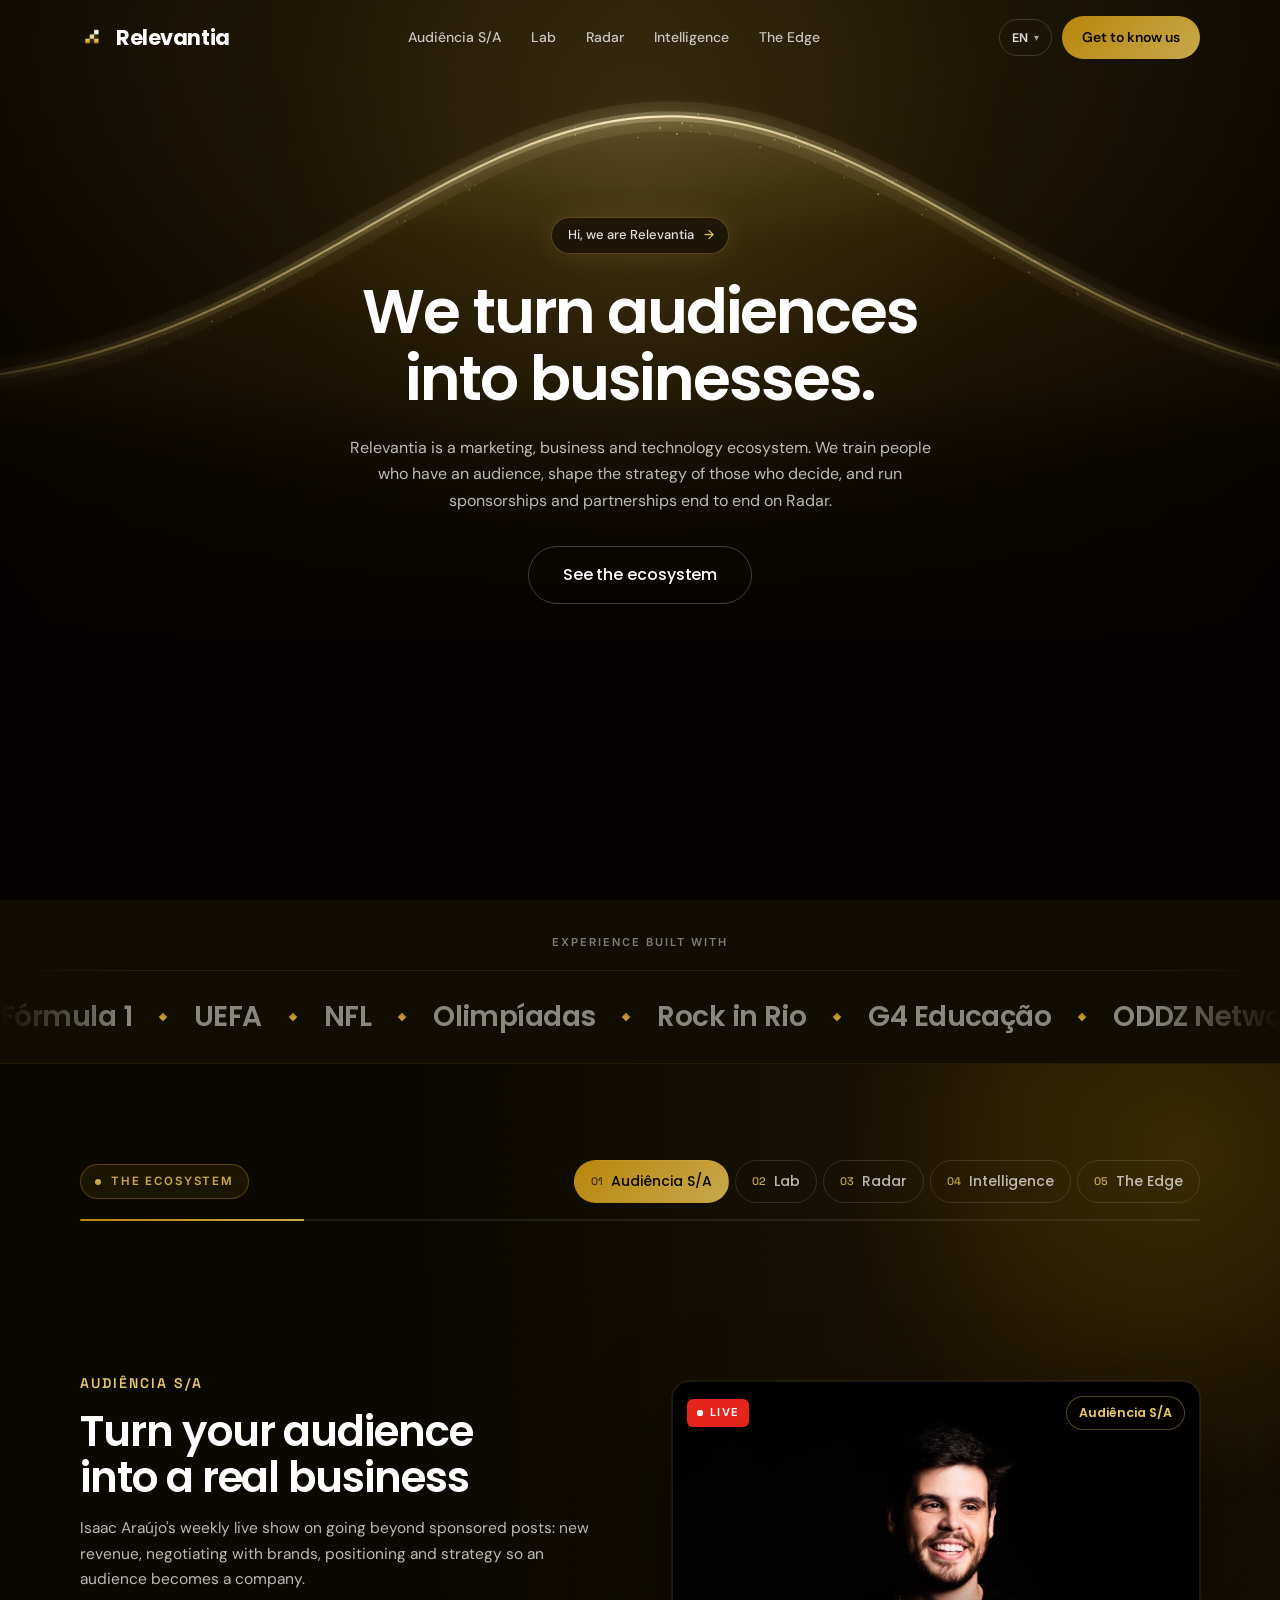
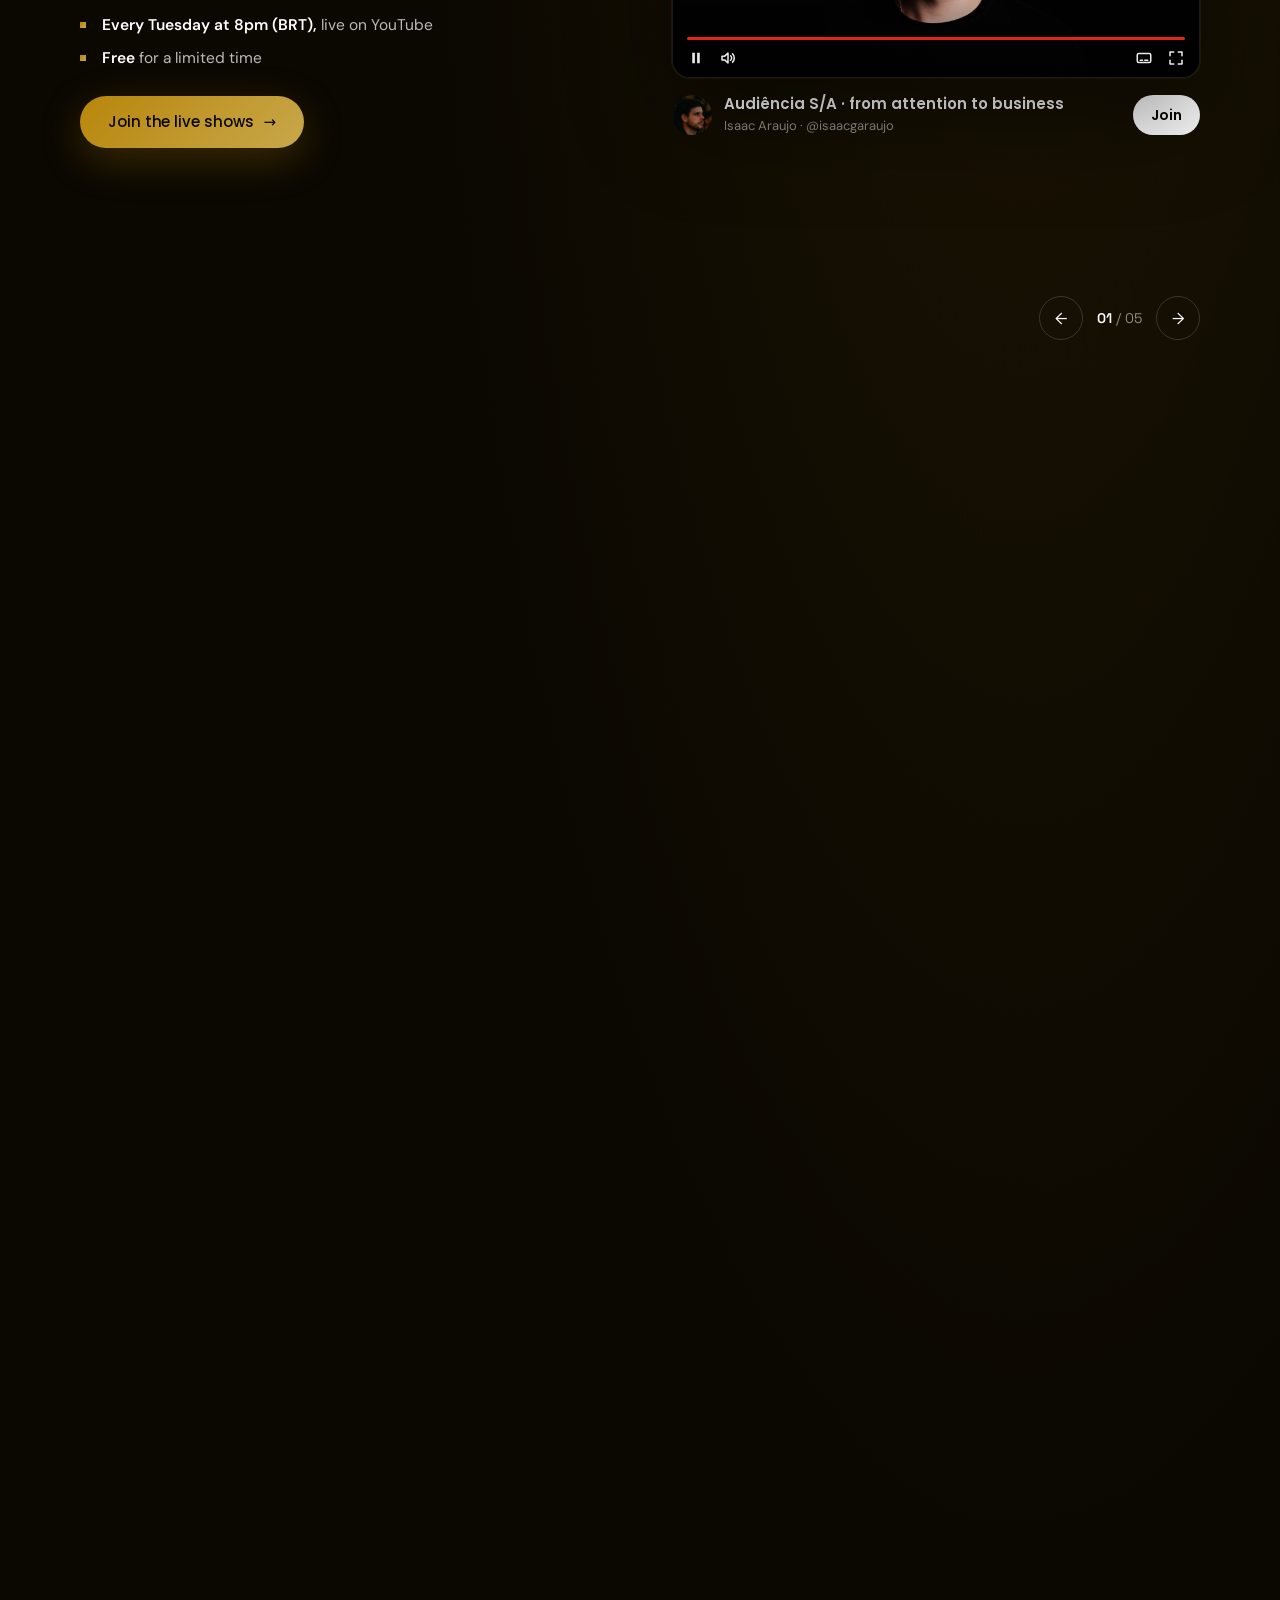
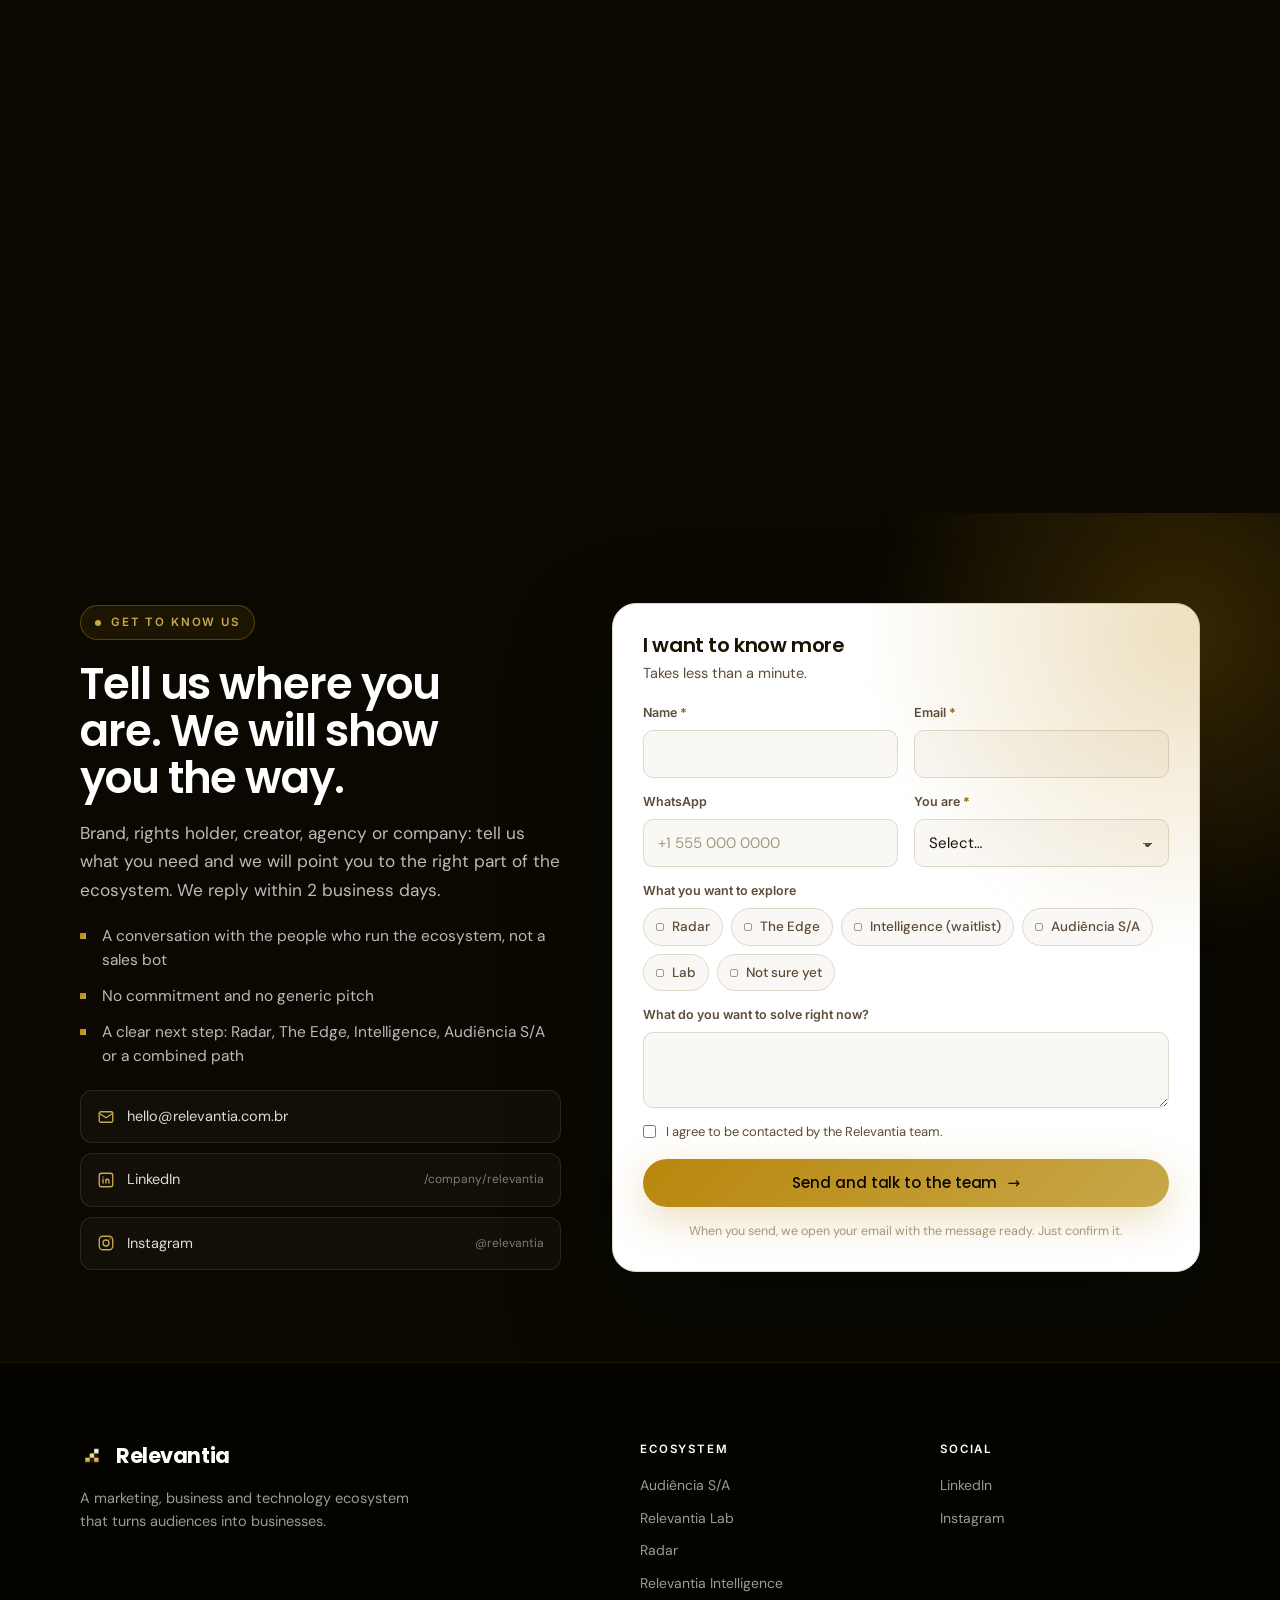
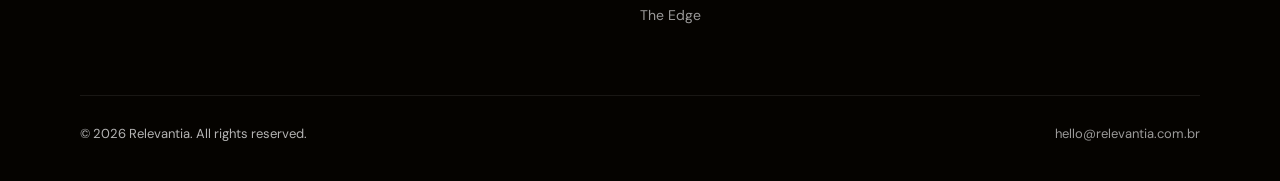
==== index.html @ fa3c2fe7 "Imagem de preview com URL nova e sem parâmetro Troca relevantia-og.jpg?v=1 por relevantia-og-2026.jp" ====
<!doctype html>
<html lang="pt-BR" data-i18n-title="eco.meta.title">
<head>
<meta charset="utf-8">
<meta name="viewport" content="width=device-width,initial-scale=1">
<title>Relevantia | Fazemos audiências virarem negócios</title>
<meta name="description" content="Ecossistema de marketing, negócios e tecnologia. Radar, Relevantia Intelligence, The Edge e Audiência S/A." data-i18n-meta="eco.meta.desc">
<link rel="icon" type="image/png" href="./assets/logos/mark-1.png">
<link rel="apple-touch-icon" href="./assets/logos/mark-1.png">
<link rel="canonical" href="https://relevantia.com.br/">
<!-- Preview de compartilhamento (WhatsApp, LinkedIn, iMessage, X…). Imagem gerada de tools/og/og.html -->
<meta property="og:type" content="website">
<meta property="og:site_name" content="Relevantia">
<meta property="og:locale" content="pt_BR">
<meta property="og:url" content="https://relevantia.com.br/">
<meta property="og:title" content="Relevantia | Fazemos audiências virarem negócios">
<meta property="og:description" content="Ecossistema de marketing, negócios e tecnologia: Audiência S/A, Lab, Radar, Intelligence e The Edge.">
<meta property="og:image" content="https://relevantia.com.br/assets/og/relevantia-og-2026.jpg">
<meta property="og:image:secure_url" content="https://relevantia.com.br/assets/og/relevantia-og-2026.jpg">
<meta property="og:image:type" content="image/jpeg">
<meta property="og:image:width" content="1200">
<meta property="og:image:height" content="630">
<meta property="og:image:alt" content="Relevantia: fazemos audiências virarem negócios.">
<meta name="twitter:card" content="summary_large_image">
<meta name="twitter:title" content="Relevantia | Fazemos audiências virarem negócios">
<meta name="twitter:description" content="Ecossistema de marketing, negócios e tecnologia: Audiência S/A, Lab, Radar, Intelligence e The Edge.">
<meta name="twitter:image" content="https://relevantia.com.br/assets/og/relevantia-og-2026.jpg">
<meta name="theme-color" content="#0A0800">
<link rel="preconnect" href="https://fonts.googleapis.com">
<link rel="preconnect" href="https://fonts.gstatic.com" crossorigin>
<link href="https://fonts.googleapis.com/css2?family=Poppins:wght@500;600;700&family=DM+Sans:opsz,wght@9..40,400;9..40,500;9..40,600&family=Space+Grotesk:wght@500;600&family=Inter:wght@500;600&display=swap" rel="stylesheet">
<link rel="stylesheet" href="./assets/css/relevantia.css?v=v12-3">
</head>
<body>

<header class="topbar">
  <div class="topbar-inner">
    <a href="#topo" class="brand" aria-label="Relevantia">
      <img src="./assets/logos/mark-1.png" alt="" class="brand-mark">
      <span>Relevantia</span>
    </a>
    <nav class="nav-links" aria-label="Principal">
      <a href="#audiencia">Audiência S/A</a>
      <a href="#lab">Lab</a>
      <a href="#radar">Radar</a>
      <a href="#intelligence">Intelligence</a>
      <a href="#the-edge">The Edge</a>
      <div class="nav-mobile-extras">
        <a href="#contato" class="nav-mobile-cta" data-i18n="nav2.cta">Quero conhecer</a>
      </div>
    </nav>
    <div class="topbar-actions">
      <div class="lang-select" data-open="false">
        <button class="lang-select-btn" type="button" aria-haspopup="listbox" aria-expanded="false" aria-label="Idioma / Language">
          <span class="lang-current">PT</span><span class="lang-caret">▾</span>
        </button>
        <ul class="lang-menu" role="listbox">
          <li><button type="button" data-lang="pt"><span>Português</span><span class="lang-code">PT</span></button></li>
          <li><button type="button" data-lang="en"><span>English</span><span class="lang-code">EN</span></button></li>
          <li><button type="button" data-lang="es"><span>Español</span><span class="lang-code">ES</span></button></li>
          <li><button type="button" data-lang="zh"><span>中文</span><span class="lang-code">ZH</span></button></li>
          <li><button type="button" data-lang="ar"><span>العربية</span><span class="lang-code">AR</span></button></li>
        </ul>
      </div>
      <a href="#contato" class="nav-cta" data-i18n="nav2.cta">Quero conhecer</a>
      <button class="menu-trigger" type="button" aria-label="Menu" aria-expanded="false"><span></span></button>
    </div>
  </div>
</header>

<main id="topo">

<!-- ═════════ HERO ═════════ -->
<section class="hero hero--arc">
  <div class="arc" data-prodline aria-hidden="true">
    <div class="arc-glow"></div>
    <canvas></canvas>
  </div>
  <div class="container hero-center">
    <a href="#ecossistema" class="hello reveal"><span data-i18n="eco.hello">Olá, somos a Relevantia</span><span aria-hidden="true">→</span></a>
    <h1 class="lines" aria-label="Fazemos audiências virarem negócios." data-i18n-attr="aria-label" data-i18n="eco.hero.title.aria">
      <span class="line" aria-hidden="true"><span style="--d:0" data-i18n="eco.hero.title.l1">Fazemos audiências</span></span>
      <span class="line" aria-hidden="true"><span style="--d:1" data-i18n="eco.hero.title.l2">virarem negócios.</span></span>
    </h1>
    <p class="lead reveal reveal-delay-1" data-i18n="eco.hero.lead">A Relevantia é um ecossistema de marketing, negócios e tecnologia. Formamos quem tem audiência, estruturamos a estratégia de quem decide e operamos patrocínios e parcerias de ponta a ponta no Radar.</p>
    <div class="hero-cta reveal reveal-delay-2">
      <a href="#ecossistema" class="btn btn-ghost btn-lg" data-i18n="eco.hero.cta2">Ver o ecossistema</a>
    </div>
  </div>
</section>

<!-- ═════════ PROVA SOCIAL ═════════ -->
<section class="proof" aria-label="Experiência">
  <p class="proof-label" data-i18n="eco.proof.label">Experiência construída com</p>
  <div class="marquee">
    <div class="marquee-track" aria-hidden="true">
      <span>Fórmula 1</span><span>UEFA</span><span>NFL</span><span>Olimpíadas</span><span>Rock in Rio</span><span>G4 Educação</span><span>ODDZ Network</span><span>Jaguar Land Rover</span><span>Salesforce</span><span>Microsoft</span><span>HS Sports Travel</span>
      <span>Fórmula 1</span><span>UEFA</span><span>NFL</span><span>Olimpíadas</span><span>Rock in Rio</span><span>G4 Educação</span><span>ODDZ Network</span><span>Jaguar Land Rover</span><span>Salesforce</span><span>Microsoft</span><span>HS Sports Travel</span>
    </div>
  </div>
</section>

<!-- ═════════ ECOSSISTEMA (rolagem horizontal) ═════════ -->
<section class="eco on-dark" id="ecossistema" style="--n:5">
  <div class="eco-pin">
    <div class="glow" style="width:700px;height:700px;right:-260px;top:-260px;background:radial-gradient(circle,rgba(184,134,11,.22),transparent 70%)"></div>
    <div class="container eco-head">
      <span class="t-eyebrow" data-i18n="eco.eco.eyebrow">O ecossistema</span>
      <div class="eco-tabs" role="tablist" aria-label="Produtos">
        <button class="eco-tab is-active" type="button" role="tab" data-go="0"><i>01</i>Audiência S/A</button>
        <button class="eco-tab" type="button" role="tab" data-go="1"><i>02</i>Lab</button>
        <button class="eco-tab" type="button" role="tab" data-go="2"><i>03</i>Radar</button>
        <button class="eco-tab" type="button" role="tab" data-go="3"><i>04</i>Intelligence</button>
        <button class="eco-tab" type="button" role="tab" data-go="4"><i>05</i>The Edge</button>
      </div>
      <div class="eco-bar" aria-hidden="true"><i></i></div>
    </div>

    <div class="eco-track">

      <!-- AUDIÊNCIA S/A -->
      <article class="eco-slide" id="audiencia" aria-label="Audiência S/A">
        <div class="container eco-grid">
          <div>
            <span class="eco-product">Audiência S/A</span>
            <h2 data-i18n="eco.live.title">Transforme sua audiência em um negócio de verdade</h2>
            <p class="lead" data-i18n="eco.live.lead2">A live semanal de Isaac Araújo sobre ir além da publi: novas receitas, negociação com marcas, posicionamento e estratégia para a audiência virar empresa.</p>
            <ul class="checks">
              <li data-i18n="eco.live.b1"><strong>Toda terça, às 20h,</strong> ao vivo no YouTube</li>
              <li data-i18n="eco.live.b2"><strong>Gratuito</strong> por tempo limitado</li>
            </ul>
            <div class="product-cta">
              <a href="https://relevantia-lives.vercel.app/" target="_blank" rel="noopener" class="btn btn-primary"><span data-i18n="eco.live.cta1">Quero participar das lives</span><span class="arrow" aria-hidden="true">→</span></a>
            </div>
          </div>
          <div>
            <figure class="player" aria-label="Prévia da live Audiência S/A, com Isaac Araújo">
            <a class="screen" href="https://relevantia-lives.vercel.app/" target="_blank" rel="noopener" aria-label="Abrir a página do Audiência S/A">
              <img src="./assets/img/isaac-sorriso.jpg" alt="Isaac Araújo" width="933" height="1400" loading="lazy">
              <div class="scr-top">
                <span class="badge-live"><span class="live-dot" aria-hidden="true"></span><span data-i18n="eco.live.on">AO VIVO</span></span>
                <span class="series-tag">Audiência S/A</span>
              </div>
              <span class="play" aria-hidden="true"><svg viewBox="0 0 24 24"><path d="M8 5.5v13l11-6.5z" fill="currentColor"/></svg></span>
              <div class="scr-bottom" aria-hidden="true">
                <div class="scr-bar"><i></i></div>
                <div class="scr-ctrl">
                  <svg viewBox="0 0 24 24" fill="currentColor"><path d="M7 5h3.5v14H7zM13.5 5H17v14h-3.5z"/></svg>
                  <svg viewBox="0 0 24 24" fill="none" stroke="currentColor" stroke-width="2" stroke-linecap="round" stroke-linejoin="round"><path d="M4 9.5h3.5L12 5.5v13l-4.5-4H4z"/><path d="M15.5 9a4 4 0 0 1 0 6M18 6.5a7.5 7.5 0 0 1 0 11"/></svg>
                  <span class="sp"></span>
                  <svg viewBox="0 0 24 24" fill="none" stroke="currentColor" stroke-width="2" stroke-linecap="round" stroke-linejoin="round"><rect x="3" y="6" width="18" height="12" rx="2"/><path d="M7 15h3M13 15h4"/></svg>
                  <svg viewBox="0 0 24 24" fill="none" stroke="currentColor" stroke-width="2" stroke-linecap="round" stroke-linejoin="round"><path d="M4 9V4h5M20 9V4h-5M4 15v5h5M20 15v5h-5"/></svg>
                </div>
              </div>
            </a>
            <figcaption class="vid-meta">
              <img class="avatar" src="./assets/img/isaac-avatar.jpg" alt="" width="40" height="40">
              <div class="vid-txt">
                <b data-i18n="eco.live.vid">Audiência S/A · da atenção ao negócio</b>
                <small>Isaac Araujo · @isaacgaraujo</small>
              </div>
              <a href="https://relevantia-lives.vercel.app/" target="_blank" rel="noopener" class="vid-btn" data-i18n="eco.live.join">Participar</a>
            </figcaption>
          </figure>
          </div>
        </div>
      </article>

      <!-- LAB -->
      <article class="eco-slide" id="lab" aria-label="Relevantia Lab">
        <div class="container eco-grid">
          <div>
            <span class="eco-product">Relevantia Lab</span>
            <h2 data-i18n="eco.lab.title">Você não sai das lives só com anotações</h2>
            <p class="lead" data-i18n="eco.lab.lead">O Relevantia Lab é uma comunidade 100% gratuita com atualizações, direcionamentos e conteúdos para fazer a sua audiência virar negócio.</p>
            <ul class="checks">
              <li data-i18n="eco.lab.b1"><strong>100% gratuito,</strong> do começo ao fim</li>
              <li data-i18n="eco.lab.b2"><strong>Atualizações e direcionamentos</strong> a cada live</li>
              <li data-i18n="eco.lab.b3"><strong>Acesso exclusivo</strong> pelo link liberado nas lives do Audiência S/A</li>
            </ul>
            <div class="product-cta">
              <a href="https://relevantia-lives.vercel.app/" target="_blank" rel="noopener" class="btn btn-primary"><span data-i18n="eco.lab.cta">Quero meu acesso</span><span class="arrow" aria-hidden="true">→</span></a>
            </div>
          </div>
          <div>
            <div class="lab-vis" aria-hidden="true">
              <div class="lab-back b2"></div>
              <div class="lab-back"></div>
              <div class="lab-card">
                <div class="lab-top">
                  <div class="t">
                    <span class="lock"><svg viewBox="0 0 24 24" fill="none" stroke="currentColor" stroke-width="1.8" stroke-linecap="round" stroke-linejoin="round"><rect x="4" y="11" width="16" height="10" rx="2.5"/><path class="shackle" d="M8 11V8a4 4 0 0 1 8 0v3"/></svg></span>
                    <b>Relevantia Lab</b>
                  </div>
                  <span class="access"><i></i><span data-i18n="eco.lab.free">Gratuito</span></span>
                </div>
                <div class="lab-rows">
                  <div class="lab-row"><span class="sq"></span><div><div class="sk"></div><div class="sk"></div></div></div>
                  <div class="lab-row"><span class="sq"></span><div><div class="sk"></div><div class="sk"></div></div></div>
                  <div class="lab-row"><span class="sq"></span><div><div class="sk"></div><div class="sk"></div></div></div>
                </div>
                <div class="lab-note"><svg width="14" height="14" viewBox="0 0 24 24" fill="none" stroke="currentColor" stroke-width="1.8" stroke-linecap="round" stroke-linejoin="round"><path d="M20 6 9 17l-5-5"/></svg><span data-i18n="eco.lab.note">Acesso pelo link das lives</span></div>
              </div>
            </div>
          </div>
        </div>
      </article>

      <!-- RADAR -->
      <article class="eco-slide" id="radar" aria-label="Radar">
        <div class="container eco-grid">
          <div>
            <span class="eco-product">Radar</span>
            <h2 data-i18n="eco.radar.title">O sistema operacional dos patrocínios e parcerias</h2>
            <p class="lead" data-i18n="eco.radar.lead">Para quem investe, para quem capta e para quem gere. O Radar conecta marcas a personalidades, eventos, artistas musicais e mídia, com curadoria, dados e um fluxo único da proposta ao fechamento.</p>
            <div class="product-cta">
              <a href="https://radar-relevantia.com.br/cadastro-marca.html" class="btn btn-primary"><span data-i18n="eco.radar.cta.marca">Sou uma marca</span><span class="arrow" aria-hidden="true">→</span></a>
              <a href="https://radar-relevantia.com.br/cadastro-detentor.html" class="btn btn-ghost" data-i18n="eco.radar.cta.detentor">Sou detentor de direitos</a>
            </div>
            <a href="https://radar-relevantia.com.br/" class="link-arrow eco-more" data-i18n="eco.radar.cta1">Acessar o Radar</a>
          </div>
          <div>
            <div class="hero-radar" aria-hidden="true">
              <svg viewBox="0 0 280 280" xmlns="http://www.w3.org/2000/svg">
                <defs>
                  <radialGradient id="rbase" cx="50%" cy="50%" r="50%">
                    <stop offset="0%" stop-color="#6b5a14"/><stop offset="20%" stop-color="#504510"/>
                    <stop offset="40%" stop-color="#3a340c"/><stop offset="60%" stop-color="#282208"/>
                    <stop offset="80%" stop-color="#181404"/><stop offset="100%" stop-color="#0a0802"/>
                  </radialGradient>
                  <clipPath id="rdc"><circle cx="140" cy="140" r="118"/></clipPath>
                </defs>
                <circle cx="140" cy="140" r="121" fill="#060502"/>
                <circle cx="140" cy="140" r="118" fill="url(#rbase)"/>
                <g clip-path="url(#rdc)">
                  <circle cx="140" cy="140" r="116" fill="none" stroke="#9a8828" stroke-width="0.5" opacity="0.5"/>
                  <circle cx="140" cy="140" r="100" fill="none" stroke="#9a8828" stroke-width="0.45" opacity="0.4"/>
                  <circle cx="140" cy="140" r="80" fill="none" stroke="#9a8828" stroke-width="0.45" opacity="0.5"/>
                  <circle cx="140" cy="140" r="55" fill="none" stroke="#9a8828" stroke-width="0.45" opacity="0.6"/>
                  <circle cx="140" cy="140" r="29" fill="none" stroke="#9a8828" stroke-width="0.45" opacity="0.7"/>
                </g>
                <circle cx="140" cy="140" r="118" fill="none" stroke="#b89824" stroke-width="1.6" opacity="0.6"/>
                <circle cx="140" cy="140" r="80" fill="none" stroke="#b89824" stroke-width="1.1" opacity="0.45"/>
                <line x1="140" y1="22" x2="140" y2="258" stroke="#b89824" stroke-width="0.8" opacity="0.5"/>
                <line x1="22" y1="140" x2="258" y2="140" stroke="#b89824" stroke-width="0.8" opacity="0.5"/>
                <circle cx="140" cy="140" r="3" fill="#1a1608" stroke="#b89824" stroke-width="0.6"/>
                <circle cx="190" cy="72" r="5" fill="#d8c890" opacity="0"><animate attributeName="opacity" values="0;1;1;0.3" keyTimes="0;0.1;0.6;1" dur="5s" begin="0.4s" repeatCount="indefinite"/></circle>
                <circle cx="82" cy="170" r="5" fill="#d8c890" opacity="0"><animate attributeName="opacity" values="0;1;1;0.3" keyTimes="0;0.1;0.6;1" dur="5s" begin="1.8s" repeatCount="indefinite"/></circle>
                <circle cx="222" cy="195" r="5" fill="#d8c890" opacity="0"><animate attributeName="opacity" values="0;1;1;0.3" keyTimes="0;0.1;0.6;1" dur="5s" begin="3.2s" repeatCount="indefinite"/></circle>
              </svg>
              <svg class="radar-sweep-layer" viewBox="0 0 280 280" xmlns="http://www.w3.org/2000/svg">
                <defs>
                  <linearGradient id="rswG" x1="0.5" y1="0" x2="0" y2="0.5"><stop offset="0%" stop-color="#c8a428" stop-opacity="0.28"/><stop offset="100%" stop-color="#c8a428" stop-opacity="0"/></linearGradient>
                  <clipPath id="rdc2"><circle cx="140" cy="140" r="118"/></clipPath>
                </defs>
                <g clip-path="url(#rdc2)">
                  <path d="M140 140 L140 22 A118 118 0 0 1 223.5 53.5 Z" fill="url(#rswG)"/>
                  <line x1="140" y1="140" x2="140" y2="22" stroke="#c8a428" stroke-width="1.8" opacity="0.7"/>
                </g>
              </svg>
              <div class="radar-chips-wrap">
                <span class="radar-chip"><svg viewBox="0 0 24 24" fill="none" stroke="currentColor" stroke-width="2"><circle cx="12" cy="7" r="4"/><path d="M5 21v-2a4 4 0 014-4h6a4 4 0 014 4v2"/></svg><span data-i18n="eco.chip1">Personalidade</span></span>
                <span class="radar-chip"><svg viewBox="0 0 24 24" fill="none" stroke="currentColor" stroke-width="2"><rect x="3" y="4" width="18" height="18" rx="2"/><path d="M16 2v4M8 2v4M3 10h18"/></svg><span data-i18n="eco.chip2">Evento</span></span>
                <span class="radar-chip"><svg viewBox="0 0 24 24" fill="none" stroke="currentColor" stroke-width="2"><path d="M9 18V5l12-2v13"/><circle cx="6" cy="18" r="3"/><circle cx="18" cy="16" r="3"/></svg><span data-i18n="eco.chip3">Artista musical</span></span>
                <span class="radar-chip"><svg viewBox="0 0 24 24" fill="none" stroke="currentColor" stroke-width="2"><rect x="2" y="7" width="20" height="15" rx="2"/><polyline points="17 2 12 7 7 2"/></svg><span data-i18n="eco.chip4">Mídia</span></span>
              </div>
            </div>
          </div>
        </div>
      </article>

      <!-- INTELLIGENCE -->
      <article class="eco-slide" id="intelligence" aria-label="Relevantia Intelligence">
        <div class="container eco-grid">
          <div>
            <div class="title-row">
              <span class="eco-product">Relevantia Intelligence</span>
              <span class="soon" data-i18n="eco.intel.soon">Em breve</span>
            </div>
            <h2 data-i18n="eco.intel.title">Estratégia de negócio, numa conversa</h2>
            <p class="lead" data-i18n="eco.intel.lead">A plataforma de estratégia da Relevantia. Você conversa sobre o seu negócio e recebe direcionamento em Core, Brand, Audience, Business, Partnerships e Beyond, com frameworks e prioridades num só lugar.</p>
            <ul class="checks">
              <li data-i18n="eco.intel.b1"><strong>Onboarding guiado:</strong> brief com agente, unidades de negócio e canais</li>
              <li data-i18n="eco.intel.b2"><strong>Chat do Intelligence:</strong> identifica o assunto e sugere o próximo passo</li>
              <li data-i18n="eco.intel.b3"><strong>Biblioteca de frameworks</strong> para cada dimensão</li>
            </ul>
            <div class="product-cta">
              <a href="#contato" class="btn btn-primary" data-interest="intelligence"><span data-i18n="eco.intel.cta">Entrar na lista de espera</span><span class="arrow" aria-hidden="true">→</span></a>
            </div>
          </div>
          <div>
            <div class="ichat-wrap" aria-hidden="true">
              <div class="ichat-back"></div>
              <div class="ichat">
                <div class="ichat-top">
                  <span class="ichat-ico"><svg viewBox="0 0 24 24" fill="none" stroke="currentColor" stroke-width="1.6" stroke-linejoin="round"><path d="M12 3l1.8 5.4L19 10l-5.2 1.6L12 17l-1.8-5.4L5 10l5.2-1.6z"/></svg></span>
                  <div><small>Relevantia Intelligence</small><b data-i18n="eco.ichat.hi">Olá, seja bem-vindo</b></div>
                </div>
                <div class="ichat-input">
                  <span class="ichat-ph" data-i18n="eco.ichat.ph" hidden>Como posso ajudar no seu negócio hoje?</span>
                  <p class="ichat-line"><span class="ichat-typed" data-typed></span><span class="ichat-caret"></span></p>
                  <div class="ichat-foot"><span><svg viewBox="0 0 24 24" fill="currentColor"><path d="M12 3l1.8 5.4L19 10l-5.2 1.6L12 17l-1.8-5.4L5 10l5.2-1.6z"/></svg>Intelligence</span><span class="ichat-send"><svg viewBox="0 0 24 24" fill="none" stroke="currentColor" stroke-width="2.2" stroke-linecap="round" stroke-linejoin="round"><path d="M12 19V5M6 11l6-6 6 6"/></svg></span></div>
                </div>
                <div class="ichat-sug">
                  <span><svg viewBox="0 0 24 24" fill="none" stroke="currentColor" stroke-width="1.8"><circle cx="12" cy="12" r="8"/><circle cx="12" cy="12" r="3.5"/></svg><span data-i18n="eco.ichat.s1">Onde devo focar nos próximos 90 dias?</span></span>
                  <span><svg viewBox="0 0 24 24" fill="none" stroke="currentColor" stroke-width="1.8" stroke-linejoin="round"><rect x="3" y="7" width="18" height="13" rx="2"/><path d="M8 7V5h8v2M3 12h18"/></svg><span data-i18n="eco.ichat.s2">Como diversificar as receitas?</span></span>
                  <span><svg viewBox="0 0 24 24" fill="none" stroke="currentColor" stroke-width="1.8" stroke-linecap="round"><circle cx="9" cy="9" r="3"/><circle cx="16" cy="9" r="3"/><path d="M3 19c.8-3 3.2-4.5 6-4.5s5.2 1.5 6 4.5M14 14.6c.6-.1 1.3-.1 2-.1 2.8 0 5.2 1.5 6 4.5"/></svg><span data-i18n="eco.ichat.s3">Como engajar a audiência?</span></span>
                </div>
              </div>
            </div>
          </div>
        </div>
      </article>

      <!-- THE EDGE -->
      <article class="eco-slide" id="the-edge" aria-label="The Edge">
        <div class="container eco-grid">
          <div>
            <div class="title-row">
              <span class="eco-product">The Edge</span>
              <span class="soon soon--dark">New Business as a Service</span>
            </div>
            <h2 data-i18n="eco.edge.title">A direção estratégica de novos negócios da sua empresa</h2>
            <p class="lead" data-i18n="eco.edge.lead">Novos negócios são prioridade de todo mundo e responsabilidade de ninguém. O The Edge coloca a Relevantia nessa cadeira, de forma contínua e com acesso direto a quem decide. Não somos agência, nem apenas consultoria: atuamos onde há valor real a ser destravado.</p>
            <div class="edge-dims">
              <small data-i18n="eco.edge.dims">Raio X The Edge</small>
              <div><span>Core</span><span>Brand</span><span>Audience</span><span>Business</span><span>Partnerships</span><span>Beyond</span></div>
            </div>
            <div class="product-cta">
              <a href="#contato" class="btn btn-primary" data-interest="edge"><span data-i18n="eco.edge.cta">Quero conversar sobre o The Edge</span><span class="arrow" aria-hidden="true">→</span></a>
            </div>
          </div>
          <div>
            <div class="edge-plan">
              <div class="edge-step">
                <small data-i18n="eco.edge.p1.when">No início</small>
                <b data-i18n="eco.edge.p1.title">Imersão The Edge</b>
                <p data-i18n="eco.edge.p1.desc">Dois dias (+14h) com a liderança: diagnóstico do negócio nas seis dimensões e tese de crescimento com as frentes priorizadas.</p>
              </div>
              <div class="edge-step">
                <small data-i18n="eco.edge.p2.when">Todo mês</small>
                <b data-i18n="eco.edge.p2.title">Em campo com o seu time</b>
                <p data-i18n="eco.edge.p2.desc">Atuamos como New Business as a Service: a gente não entrega relatório e vai embora, a gente opera os novos negócios junto com você.</p>
                <ul>
                  <li data-i18n="eco.edge.p2.b1">Reunião de alinhamento estratégico</li>
                  <li data-i18n="eco.edge.p2.b2">Mapa de oportunidades atualizado</li>
                  <li data-i18n="eco.edge.p2.b3">Introduções qualificadas à rede da Relevantia</li>
                  <li data-i18n="eco.edge.p2.b4">Canal direto para decisões e acesso ao Radar</li>
                </ul>
              </div>
              <div class="edge-step">
                <small data-i18n="eco.edge.p3.when">A cada trimestre</small>
                <b data-i18n="eco.edge.p3.title">Revisão estratégica</b>
                <p data-i18n="eco.edge.p3.desc">O que avançou, o que muda de prioridade e o novo plano de novos negócios.</p>
              </div>
            </div>
          </div>
        </div>
      </article>

    </div>

    <div class="container eco-nav">
      <button class="eco-arrow" type="button" data-step="-1" aria-label="Anterior">←</button>
      <span class="eco-count"><b>01</b> / 05</span>
      <button class="eco-arrow" type="button" data-step="1" aria-label="Próximo">→</button>
    </div>
  </div>
</section>

<section class="section section--dark" id="contato">
  <div class="glow" style="width:640px;height:640px;right:-220px;top:-200px;background:radial-gradient(circle,rgba(184,134,11,.26),transparent 70%)"></div>
  <div class="container">
    <div class="lead-wrap">
      <div class="lead-aside">
        <span class="t-eyebrow reveal" data-i18n="lead.eyebrow">Quero conhecer</span>
        <h2 class="reveal" style="margin-top:20px" data-i18n="lead.title">Conte onde você está. A gente mostra o caminho.</h2>
        <p class="lead reveal reveal-delay-1" style="margin-top:18px" data-i18n="lead.lead">Marca, detentor, criador, agência ou empresa: diga o que você busca e indicamos a frente certa do ecossistema. Respondemos em até 48h úteis.</p>
        <ul class="checks reveal reveal-delay-1">
          <li data-i18n="lead.b1">Conversa com quem opera o ecossistema, não com um robô de vendas</li>
          <li data-i18n="lead.b2">Sem compromisso e sem apresentação genérica</li>
          <li data-i18n="lead.b3">Saída clara: Radar, The Edge, Intelligence, Audiência S/A ou um caminho combinado</li>
        </ul>
        <div class="lead-contacts reveal reveal-delay-2">
          <a href="mailto:hello@relevantia.com.br"><svg viewBox="0 0 24 24" fill="none" stroke="currentColor" stroke-width="1.8" stroke-linecap="round" stroke-linejoin="round"><rect x="3" y="5" width="18" height="14" rx="2"/><path d="M3 7l9 6 9-6"/></svg><span data-contact-email>hello@relevantia.com.br</span></a>
          <a href="#" data-contact-whatsapp target="_blank" rel="noopener" hidden><svg viewBox="0 0 24 24" fill="none" stroke="currentColor" stroke-width="1.8" stroke-linecap="round" stroke-linejoin="round"><path d="M21 12a9 9 0 0 1-13.5 7.8L3 21l1.3-4.4A9 9 0 1 1 21 12z"/></svg><span>WhatsApp</span></a>
          <a href="https://www.linkedin.com/company/relevantia" target="_blank" rel="noopener"><svg viewBox="0 0 24 24" fill="none" stroke="currentColor" stroke-width="1.8" stroke-linecap="round" stroke-linejoin="round"><rect x="3" y="3" width="18" height="18" rx="3"/><path d="M8 11v5M8 8v.01M12 16v-5M16 16v-3a2 2 0 0 0-4 0"/></svg><span>LinkedIn</span><small>/company/relevantia</small></a>
          <a href="https://www.instagram.com/relevantia" target="_blank" rel="noopener"><svg viewBox="0 0 24 24" fill="none" stroke="currentColor" stroke-width="1.8" stroke-linecap="round" stroke-linejoin="round"><rect x="3" y="3" width="18" height="18" rx="5"/><circle cx="12" cy="12" r="4"/><path d="M17.5 6.5v.01"/></svg><span>Instagram</span><small>@relevantia</small></a>
        </div>
      </div>

      <div class="form-card reveal reveal-delay-1">
        <form class="form-body" data-lead-form novalidate>
          <h3 data-i18n="lead.form.title">Quero conhecer mais</h3>
          <p class="muted" style="margin-top:6px;font-size:14.5px" data-i18n="lead.form.sub">Leva menos de um minuto.</p>
          <div class="form">
            <div class="form-row">
              <div class="form-group">
                <label class="form-label" for="f-nome"><span data-i18n="lead.f.nome">Nome</span> <span class="req">*</span></label>
                <input class="form-input" id="f-nome" name="nome" autocomplete="name" required>
              </div>
              <div class="form-group">
                <label class="form-label" for="f-email"><span data-i18n="lead.f.email">E-mail</span> <span class="req">*</span></label>
                <input class="form-input" id="f-email" name="email" type="email" autocomplete="email" required>
              </div>
            </div>
            <div class="form-row">
              <div class="form-group">
                <label class="form-label" for="f-whats">WhatsApp</label>
                <input class="form-input" id="f-whats" name="whatsapp" type="tel" autocomplete="tel" placeholder="(11) 90000-0000" data-i18n-placeholder="lead.f.whats.ph">
              </div>
              <div class="form-group">
                <label class="form-label" for="f-perfil"><span data-i18n="lead.f.perfil">Você é</span> <span class="req">*</span></label>
                <select class="form-select" id="f-perfil" name="perfil" required>
                  <option value="" data-i18n="lead.f.perfil.ph">Selecione…</option>
                  <option value="marca" data-i18n="lead.f.perfil.marca">Marca ou anunciante (quem investe)</option>
                  <option value="detentor" data-i18n="lead.f.perfil.detentor">Atleta, evento, criador ou propriedade (quem capta)</option>
                  <option value="agencia" data-i18n="lead.f.perfil.agencia">Agência, assessoria ou time comercial (quem gere)</option>
                  <option value="executivo" data-i18n="lead.f.perfil.exec">Fundador ou executivo</option>
                  <option value="outro" data-i18n="lead.f.perfil.outro">Outro</option>
                </select>
              </div>
            </div>
            <div class="form-group">
              <span class="form-label" data-i18n="lead.f.interesse">O que você quer conhecer</span>
              <div class="opt-grid">
                <label class="opt"><input type="checkbox" name="interesse" value="radar"><span>Radar</span></label>
                <label class="opt"><input type="checkbox" name="interesse" value="edge"><span>The Edge</span></label>
                <label class="opt"><input type="checkbox" name="interesse" value="intelligence"><span data-i18n="lead.f.intel">Intelligence (lista de espera)</span></label>
                <label class="opt"><input type="checkbox" name="interesse" value="audiencia"><span>Audiência S/A</span></label>
                <label class="opt"><input type="checkbox" name="interesse" value="lab"><span>Lab</span></label>
                <label class="opt"><input type="checkbox" name="interesse" value="nao-sei"><span data-i18n="lead.f.naosei">Ainda não sei</span></label>
              </div>
            </div>
            <div class="form-group">
              <label class="form-label" for="f-msg" data-i18n="lead.f.msg">O que você quer resolver agora?</label>
              <textarea class="form-textarea" id="f-msg" name="mensagem" rows="2"></textarea>
            </div>
            <label class="form-consent"><input type="checkbox" name="consent" required><span data-i18n="lead.f.consent">Concordo em ser contatado pelo time Relevantia.</span></label>
            <button type="submit" class="btn btn-primary btn-block form-submit"><span data-i18n="lead.f.submit">Enviar e falar com o time</span><span class="arrow" aria-hidden="true">→</span></button>
            <p class="form-note" data-channel-email data-i18n="lead.f.note.email">Ao enviar, abrimos seu e-mail com a mensagem pronta. É só confirmar o envio.</p>
            <p class="form-note" data-channel-whatsapp hidden data-i18n="lead.f.note.whats">Ao enviar, abrimos o WhatsApp com a mensagem pronta. É só confirmar o envio.</p>
          </div>
        </form>
        <div class="form-success" data-form-success hidden>
          <div class="form-success-ico">✓</div>
          <h3 data-i18n="lead.ok.title">Mensagem pronta</h3>
          <p data-i18n="lead.ok.body">Confirme o envio na janela que abrimos. Respondemos em até 48h úteis.</p>
          <div class="row">
            <a href="#" class="btn btn-primary btn-sm" data-open-again data-i18n="lead.ok.again">Abrir de novo</a>
            <button type="button" class="btn btn-outline btn-sm" data-copy-message data-i18n="lead.ok.copy">Copiar mensagem</button>
          </div>
        </div>
      </div>
    </div>
  </div>
</section>

</main>

<footer class="footer">
  <div class="container">
    <div class="footer-grid">
      <div>
        <a href="#topo" class="brand"><img src="./assets/logos/mark-1.png" alt="" class="brand-mark"><span>Relevantia</span></a>
        <p class="footer-tagline" data-i18n="foot2.tagline">Ecossistema de marketing, negócios e tecnologia que faz audiências virarem negócios.</p>
      </div>
      <div>
        <h4 data-i18n="nav2.eco">Ecossistema</h4>
        <a href="#audiencia">Audiência S/A</a>
        <a href="#lab">Relevantia Lab</a>
        <a href="https://radar-relevantia.com.br/">Radar</a>
        <a href="#intelligence">Relevantia Intelligence</a>
        <a href="#the-edge">The Edge</a>
      </div>
      <div>
        <h4>Social</h4>
        <a href="https://www.linkedin.com/company/relevantia" target="_blank" rel="noopener">LinkedIn</a>
        <a href="https://www.instagram.com/relevantia" target="_blank" rel="noopener">Instagram</a>
      </div>
    </div>
    <div class="footer-bottom">
      <span>© <span id="yr">2026</span> Relevantia. <span data-i18n="foot2.rights">Todos os direitos reservados.</span></span>
      <a href="mailto:hello@relevantia.com.br" data-contact-email>hello@relevantia.com.br</a>
    </div>
  </div>
</footer>

<script src="./assets/js/i18n-v5.js?v=v12-3"></script>
<script src="./assets/js/main.js?v=v12-3"></script>
<script src="./assets/js/eco.js?v=v12-3"></script>
<script src="./assets/js/prodline.js?v=v12-3"></script>
</body>
</html>
---- assets/css/relevantia.css ----
/* ═══════════════════════════════════════════════
   RELEVANTIA — site institucional
   Design System v3.2 (mesmos tokens do Intelligence e do CRM)
   + UX da landing do Audiência S/A.
   Regras: sem itálico; título num peso e numa cor só;
   ouro de preenchimento sempre em gradiente.
   ═══════════════════════════════════════════════ */

:root {
  /* ── Gold ── */
  --gold:        #B8860B;
  --gold-light:  #C8A84B;
  --gold-bright: #E8C96A;
  --gold-pale:   #F5E6C8;
  --gold-dark:   #8B6508;
  --gold-muted:  rgba(184,134,11,0.12);
  --gold-ghost:  rgba(184,134,11,0.05);
  --gold-border: rgba(184,134,11,0.22);

  --gold-gradient:        linear-gradient(135deg, #B8860B, #C8A84B);
  --gold-gradient-h:      linear-gradient(90deg,  #B8860B, #C8A84B);
  --gold-gradient-soft:   linear-gradient(135deg, #8B6508, #B8860B);
  --gold-gradient-subtle: linear-gradient(135deg, rgba(184,134,11,0.10), rgba(200,168,75,0.04));

  /* ── Base ── */
  --black:       #1A1200;
  --ink:         #0A0800;   /* fundo escuro das seções (landing Audiência S/A) */
  --ink-2:       #120D02;
  --white:       #FFFFFF;
  --white-warm:  #FFFDF7;
  --gray-body:   #FAF8F5;
  --gray-1:      #F5F0E8;
  --gray-2:      #E0D8CC;
  --gray-3:      #A89880;
  --gray-4:      #5C4C38;
  --brown-warm:  #7A5C1E;

  /* ── Semânticas ── */
  --green:       #16A34A;
  --red:         #DC2626;
  --red-bg:      rgba(220,38,38,0.06);
  --live:        #FF5E4D;

  /* ── As 6 dimensões do Raio X (só acentos, nunca texto) ── */
  --dim-core:         #B8860B;
  --dim-brand:        #D97706;
  --dim-audience:     #16A34A;
  --dim-business:     #2563EB;
  --dim-partnerships: #7A5C1E;
  --dim-beyond:       #0F766E;

  /* ── Tipografia ── */
  --font-heading: 'Poppins', system-ui, sans-serif;
  --font-display: 'Space Grotesk', system-ui, sans-serif;
  --font-body:    'DM Sans', system-ui, sans-serif;
  --font-ui:      'Inter', system-ui, sans-serif;

  /* ── Sombras (warm tint) ── */
  --shadow-sm:    0 1px 3px rgba(30,22,0,0.08);
  --shadow-md:    0 4px 16px rgba(30,22,0,0.08), 0 1px 3px rgba(30,22,0,0.04);
  --shadow-lg:    0 20px 60px rgba(30,22,0,0.14);
  --shadow-gold:  0 12px 40px rgba(184,134,11,0.28);
  --shadow-focus: 0 0 0 3px rgba(184,134,11,0.18);

  /* ── Raios ── */
  --radius-pill: 100px;
  --radius-xl:   24px;
  --radius-lg:   16px;
  --radius-md:   12px;
  --radius-base: 10px;
  --radius-sm:   8px;
  --radius-xs:   6px;

  /* ── Movimento ── */
  --ease:      cubic-bezier(.22,1,.36,1);
  --t-fast:    0.15s ease;
  --t-med:     0.25s ease;
  --t-slow:    0.4s cubic-bezier(0.65,0,0.35,1);

  /* ── Layout ── */
  --max-w-content: 1200px;
  --max-w-narrow:  840px;
  --gutter:        clamp(16px, 4vw, 40px);
  --nav-h:         76px;
  --section-pad:   clamp(56px, 7vw, 100px);
}

/* ═════════ RESET ═════════ */
*, *::before, *::after { box-sizing: border-box; margin: 0; padding: 0; }
html { scroll-behavior: smooth; -webkit-text-size-adjust: 100%; scroll-padding-top: 88px; }
body {
  font-family: var(--font-body);
  color: var(--black);
  background: var(--gray-body);
  font-size: 16px;
  line-height: 1.6;
  -webkit-font-smoothing: antialiased;
  text-rendering: optimizeLegibility;
  overflow-x: clip;
}
html { overflow-x: hidden; overflow-x: clip; }
img, svg { display: block; max-width: 100%; height: auto; }
a { color: inherit; text-decoration: none; }
button { font: inherit; cursor: pointer; border: 0; background: none; color: inherit; }
input, textarea, select { font: inherit; color: inherit; }
::selection { background: var(--gold-muted); color: var(--black); }
:focus-visible { outline: 2px solid var(--gold-light); outline-offset: 3px; border-radius: 6px; }
[hidden] { display: none !important; }

/* O site não usa itálico: <em>/<i> herdam fonte, peso e cor do texto em volta. */
em, i { font-style: normal; font-family: inherit; font-weight: inherit; color: inherit; }

/* ═════════ TIPOGRAFIA ═════════ */
h1, .h1, h2, .h2, h3, .h3, h4, .h4 {
  font-family: var(--font-heading);
  font-weight: 600;
  letter-spacing: -0.02em;
  line-height: 1.1;
  color: inherit;
  text-wrap: balance;
}
h1, .h1 { font-size: clamp(38px, 5.4vw, 72px); letter-spacing: -0.03em; line-height: 1.04; }
h2, .h2 { font-size: clamp(30px, 4.2vw, 52px); letter-spacing: -0.025em; line-height: 1.08; }
h3, .h3 { font-size: clamp(20px, 2vw, 26px); }
h4, .h4 { font-size: clamp(17px, 1.4vw, 20px); }

/* Eyebrow em pílula com ponto pulsando */
.t-eyebrow {
  display: inline-flex; align-items: center; gap: 10px;
  padding: 7px 14px;
  border-radius: var(--radius-pill);
  font-family: var(--font-ui);
  font-size: 11.5px; font-weight: 600;
  letter-spacing: 0.16em; text-transform: uppercase;
  color: var(--gold-dark);
  background: var(--gold-ghost);
  border: 1px solid var(--gold-border);
}
.t-eyebrow::before {
  content: ''; width: 6px; height: 6px; border-radius: 50%;
  background: var(--gold);
  animation: ping 2.2s var(--ease) infinite;
}
@keyframes ping {
  0%        { box-shadow: 0 0 0 0 rgba(200,168,75,0.55); }
  80%, 100% { box-shadow: 0 0 0 8px rgba(200,168,75,0); }
}
.lead {
  font-size: clamp(16px, 1.35vw, 19px);
  color: var(--gray-4);
  line-height: 1.65;
  max-width: 60ch;
}
.muted { color: var(--gray-4); }
.kicker {
  font-family: var(--font-display);
  font-size: 13px; font-weight: 500;
  letter-spacing: 0.04em;
  color: var(--gold-dark);
}
.gold-text {
  background: var(--gold-gradient);
  -webkit-background-clip: text; background-clip: text;
  color: transparent;
}
.nw { white-space: nowrap; }

/* ═════════ SUPERFÍCIES ESCURAS ═════════ */
.hero, .section--dark, .footer, .on-dark { color: var(--white); }
.hero .t-eyebrow, .section--dark .t-eyebrow, .on-dark .t-eyebrow {
  color: var(--gold-light);
  background: rgba(184,134,11,0.10);
  border-color: rgba(184,134,11,0.40);
}
.hero .t-eyebrow::before, .section--dark .t-eyebrow::before, .on-dark .t-eyebrow::before { background: var(--gold-light); }
.hero .lead, .section--dark .lead, .on-dark .lead { color: rgba(255,255,255,0.72); }
.hero .muted, .section--dark .muted, .on-dark .muted { color: rgba(255,255,255,0.6); }
.section--dark .kicker, .on-dark .kicker { color: var(--gold-light); }

/* ═════════ LAYOUT ═════════ */
.container {
  width: 100%;
  max-width: var(--max-w-content);
  margin: 0 auto;
  padding: 0 var(--gutter);
}
.container--narrow { max-width: var(--max-w-narrow); }
.section { padding: var(--section-pad) 0; position: relative; overflow: hidden; overflow: clip; }
.section--dark { background: var(--ink); }
.section--cream { background: linear-gradient(180deg, var(--white-warm) 0%, var(--gray-1) 100%); }
.section--white { background: var(--white); }

.sec-head { max-width: 760px; }
.sec-head.center { margin: 0 auto; text-align: center; }
.sec-head h2 { margin-top: 20px; }
.sec-head .lead { margin-top: 18px; }
.sec-head.center .lead { margin-left: auto; margin-right: auto; }

.grid { display: grid; gap: 24px; }
.grid-2 { grid-template-columns: repeat(auto-fit, minmax(min(100%, 320px), 1fr)); }
.grid-3 { grid-template-columns: repeat(auto-fit, minmax(min(100%, 280px), 1fr)); }
.grid-4 { grid-template-columns: repeat(auto-fit, minmax(min(100%, 220px), 1fr)); }
.stack { display: flex; flex-direction: column; gap: 16px; }
.row { display: flex; gap: 16px; flex-wrap: wrap; align-items: center; }

/* Fundos decorativos */
.grid-bg {
  position: absolute; inset: 0; pointer-events: none;
  background-image:
    linear-gradient(rgba(184,134,11,0.06) 1px, transparent 1px),
    linear-gradient(90deg, rgba(184,134,11,0.06) 1px, transparent 1px);
  background-size: 56px 56px;
  -webkit-mask-image: radial-gradient(ellipse 80% 70% at 50% 40%, #000 30%, transparent 80%);
          mask-image: radial-gradient(ellipse 80% 70% at 50% 40%, #000 30%, transparent 80%);
}
.glow { position: absolute; border-radius: 50%; pointer-events: none; filter: blur(10px); }

/* ═════════ PROGRESSO + NAV ═════════ */
.progress {
  position: fixed; top: 0; left: 0; height: 2px; width: 100%;
  transform-origin: 0 50%; transform: scaleX(0);
  background: var(--gold-gradient-h);
  z-index: 160;
}
.topbar {
  position: fixed; inset: 0 0 auto 0; z-index: 150;
  height: var(--nav-h);
  display: flex; align-items: center;
  border-bottom: 1px solid transparent;
  transition: background .4s, border-color .4s, backdrop-filter .4s;
}
.topbar.scrolled {
  background: rgba(10,8,0,0.78);
  backdrop-filter: saturate(140%) blur(14px);
  -webkit-backdrop-filter: saturate(140%) blur(14px);
  border-bottom-color: rgba(184,134,11,0.14);
}
/* Menu aberto: fundo sólido e sem backdrop-filter, que viraria o bloco de
   contenção do drawer (position: fixed) e o prenderia dentro da barra. */
.topbar.menu-open, .topbar.scrolled.menu-open {
  background: var(--ink);
  backdrop-filter: none; -webkit-backdrop-filter: none;
  border-bottom-color: rgba(184,134,11,0.14);
}
.topbar-inner {
  width: 100%; max-width: var(--max-w-content);
  margin: 0 auto; padding: 0 var(--gutter);
  display: flex; align-items: center; justify-content: space-between; gap: 24px;
}
.topbar-actions { display: flex; align-items: center; gap: 10px; flex-shrink: 0; }
.brand {
  display: inline-flex; align-items: center; gap: 10px;
  color: var(--white);
  font-family: var(--font-heading);
  font-weight: 700; font-size: 21px;
  letter-spacing: -0.02em; line-height: 1;
}
.brand-mark { width: 26px; height: 26px; flex-shrink: 0; object-fit: contain; }

.nav-links { display: flex; gap: 2px; align-items: center; }
.nav-links > a, .nav-group-btn {
  position: relative;
  display: inline-flex; align-items: center; gap: 6px;
  color: rgba(255,255,255,0.75);
  font-size: 14px; font-weight: 500;
  padding: 8px 14px;
  border-radius: var(--radius-pill);
  transition: color var(--t-med), background var(--t-med);
}
.nav-links > a:hover, .nav-links > a.active,
.nav-group-btn:hover, .nav-group[data-open="true"] .nav-group-btn, .nav-group.is-active .nav-group-btn {
  color: var(--white); background: rgba(255,255,255,0.07);
}
.nav-caret { font-size: 10px; opacity: 0.7; transition: transform var(--t-med); }
.nav-group { position: relative; }
.nav-group[data-open="true"] .nav-caret { transform: rotate(180deg); }
.nav-group-menu {
  position: absolute; top: calc(100% + 10px); left: 0;
  min-width: 340px;
  background: #15100A;
  border: 1px solid rgba(184,134,11,0.18);
  border-radius: var(--radius-lg);
  box-shadow: 0 24px 60px rgba(0,0,0,0.45);
  padding: 8px;
  display: none;
  z-index: 120;
}
/* Ponte invisível sobre o vão entre o botão e o menu. Sem ela o ponteiro
   sai do .nav-group ao atravessar os 10px, o mouseleave dispara e o menu
   fecha antes de chegar nos links. */
.nav-group-menu::before { content: ''; position: absolute; left: 0; right: 0; top: -14px; height: 14px; }
.nav-group[data-open="true"] .nav-group-menu { display: block; animation: fadeUp .2s var(--ease); }
.nav-group-menu a {
  display: flex; gap: 14px; align-items: flex-start;
  padding: 12px 14px;
  border-radius: var(--radius-md);
  color: rgba(255,255,255,0.75);
  transition: background var(--t-fast);
}
.nav-group-menu a:hover { background: rgba(255,255,255,0.06); }
.ngm-icon {
  flex: none; width: 34px; height: 34px; border-radius: 10px;
  display: grid; place-items: center;
  background: rgba(184,134,11,0.12); border: 1px solid rgba(184,134,11,0.28);
  color: var(--gold-light);
}
.ngm-icon svg { width: 18px; height: 18px; }
.ngm-title { display: block; font-family: var(--font-heading); font-weight: 600; font-size: 15px; color: var(--white); margin-bottom: 2px; }
.ngm-desc { display: block; font-size: 12.5px; line-height: 1.45; color: rgba(255,255,255,0.55); }
.nav-group-label { display: none; }
.nav-mobile-extras { display: none; }

.nav-cta {
  display: inline-flex; align-items: center; gap: 8px;
  padding: 10px 20px;
  border-radius: var(--radius-pill);
  background: var(--gold-gradient);
  color: var(--ink) !important;
  font-weight: 600; font-size: 14px;
  transition: transform var(--t-med), box-shadow var(--t-med);
}
.nav-cta:hover { transform: translateY(-1px); box-shadow: var(--shadow-gold); }

/* Seletor de idioma */
.lang-select { position: relative; font-family: var(--font-ui); font-size: 12px; font-weight: 600; letter-spacing: 0.04em; }
.lang-select-btn {
  display: inline-flex; align-items: center; gap: 6px;
  padding: 8px 12px;
  border: 1px solid rgba(255,255,255,0.16);
  border-radius: var(--radius-pill);
  color: rgba(255,255,255,0.85);
  transition: border-color var(--t-med), color var(--t-med);
  white-space: nowrap;
}
.lang-select-btn:hover { border-color: var(--gold-light); color: var(--white); }
.lang-caret { font-size: 10px; opacity: 0.7; transition: transform var(--t-med); }
.lang-select[data-open="true"] .lang-caret { transform: rotate(180deg); }
.lang-menu {
  position: absolute; top: calc(100% + 8px); right: 0;
  min-width: 170px;
  background: #15100A;
  border: 1px solid rgba(184,134,11,0.18);
  border-radius: var(--radius-md);
  padding: 6px;
  box-shadow: 0 24px 60px rgba(0,0,0,0.45);
  list-style: none;
  z-index: 200;
  opacity: 0; transform: translateY(-4px); pointer-events: none;
  transition: opacity var(--t-med), transform var(--t-med);
}
.lang-select[data-open="true"] .lang-menu { opacity: 1; transform: none; pointer-events: auto; }
.lang-menu button {
  width: 100%;
  display: flex; align-items: center; justify-content: space-between; gap: 12px;
  padding: 9px 12px;
  border-radius: var(--radius-xs);
  color: rgba(255,255,255,0.72);
  font-size: 13px; font-weight: 500; text-align: left;
  transition: background var(--t-fast), color var(--t-fast);
}
.lang-menu button:hover { background: rgba(255,255,255,0.06); color: var(--white); }
.lang-menu button.active { color: var(--ink); background: var(--gold-gradient); font-weight: 600; }
.lang-code { font-size: 10.5px; opacity: 0.55; letter-spacing: 0.06em; }

.menu-trigger {
  display: none;
  width: 42px; height: 42px;
  border-radius: 50%;
  border: 1px solid rgba(255,255,255,0.16);
  color: var(--white);
  align-items: center; justify-content: center;
}
.menu-trigger span, .menu-trigger span::before, .menu-trigger span::after {
  display: block; width: 16px; height: 1.5px; background: currentColor; position: relative;
  transition: transform var(--t-med), background var(--t-med);
}
.menu-trigger span::before, .menu-trigger span::after { content: ''; position: absolute; left: 0; }
.menu-trigger span::before { top: -5px; }
.menu-trigger span::after  { top: 5px; }
.topbar.menu-open .menu-trigger span { background: transparent; }
.topbar.menu-open .menu-trigger span::before { transform: translateY(5px) rotate(45deg); }
.topbar.menu-open .menu-trigger span::after  { transform: translateY(-5px) rotate(-45deg); }

@media (max-width: 920px) {
  .nav-links { display: none; }
  .menu-trigger { display: inline-flex; }
  .topbar .nav-cta { display: none; }
  .nav-links.open {
    display: flex; flex-direction: column; align-items: stretch;
    position: fixed; inset: var(--nav-h) 0 0 0;
    background: var(--ink);
    padding: 20px var(--gutter) 56px;
    gap: 2px;
    overflow-y: auto; -webkit-overflow-scrolling: touch;
    z-index: 140;
  }
  .nav-links.open > a { font-size: 19px; padding: 14px 4px; color: var(--white); border-radius: 0; background: none; border-bottom: 1px solid rgba(255,255,255,0.06); }
  .nav-group { position: static; }
  .nav-group-btn { display: none; }
  .nav-group-label {
    display: block;
    font-family: var(--font-ui);
    font-size: 11px; font-weight: 600;
    text-transform: uppercase; letter-spacing: 0.16em;
    color: var(--gold-light);
    padding: 12px 4px 6px;
  }
  .nav-group-menu {
    position: static; display: block;
    min-width: 0; background: none; border: 0; box-shadow: none; padding: 0;
    animation: none !important;
  }
  .nav-group-menu::before { display: none; }
  .nav-group-menu a { padding: 12px 4px; border-radius: 0; border-bottom: 1px solid rgba(255,255,255,0.06); }
  .nav-group-menu a:hover { background: none; }
  .ngm-title { font-size: 18px; }
  .nav-links.open .nav-mobile-extras { display: flex; flex-direction: column; margin-top: 24px; }
  .nav-mobile-cta {
    display: inline-flex; align-items: center; justify-content: center;
    width: 100%; min-height: 52px; padding: 14px 24px;
    border-radius: var(--radius-pill);
    background: var(--gold-gradient);
    color: var(--ink);
    font-weight: 600; font-size: 16px;
  }
}
@media (max-width: 560px) {
  :root { --nav-h: 64px; }
  .brand { font-size: 18px; gap: 8px; }
  .brand-mark { width: 22px; height: 22px; }
  .lang-select-btn { padding: 7px 10px; font-size: 11px; }
}
@media (max-width: 360px) { .lang-current { display: none; } }

/* ═════════ BOTÕES ═════════ */
.btn {
  position: relative; isolation: isolate; overflow: hidden;
  display: inline-flex; align-items: center; justify-content: center; gap: 10px;
  min-height: 52px; padding: 14px 28px;
  border-radius: var(--radius-pill);
  font-family: var(--font-heading); font-weight: 500; font-size: 15px; line-height: 1.2;
  letter-spacing: -0.005em;
  cursor: pointer; white-space: nowrap;
  transition: transform .35s var(--ease), box-shadow .35s var(--ease), background var(--t-med), color var(--t-med), border-color var(--t-med);
}
.btn-primary, .btn-gold { color: var(--ink); background: var(--gold-gradient); box-shadow: var(--shadow-gold); }
.btn-primary::before, .btn-gold::before {
  content: ''; position: absolute; inset: 0; z-index: -1;
  background: var(--gold-gradient-soft); opacity: 0; transition: opacity .35s;
}
.btn-primary::after, .btn-gold::after {
  content: ''; position: absolute; top: 0; bottom: 0; left: -60%; width: 40%;
  transform: skewX(-20deg);
  background: linear-gradient(90deg, transparent, rgba(255,255,255,0.5), transparent);
  animation: shine 4.5s var(--ease) infinite 1.5s;
}
@keyframes shine { 0% { left: -60%; } 40%, 100% { left: 130%; } }
.btn-primary:hover, .btn-gold:hover { color: var(--white); transform: translateY(-2px); box-shadow: 0 18px 50px rgba(184,134,11,0.42); }
.btn-primary:hover::before, .btn-gold:hover::before { opacity: 1; }
.btn-dark { background: var(--black); color: var(--white); }
.btn-dark:hover { transform: translateY(-2px); box-shadow: var(--shadow-lg); }
.btn-outline { background: transparent; color: var(--black); border: 1.5px solid var(--gray-2); }
.btn-outline:hover { border-color: var(--black); transform: translateY(-2px); }
.btn-ghost { background: transparent; color: inherit; border: 1.5px solid rgba(255,255,255,0.22); }
.btn-ghost:hover { border-color: var(--gold-light); color: var(--white); transform: translateY(-2px); }
:not(.hero):not(.section--dark):not(.on-dark) > .btn-ghost { }
.section--cream .btn-ghost, .section:not(.section--dark) .btn-ghost { border-color: var(--gray-2); color: var(--black); }
.section--cream .btn-ghost:hover, .section:not(.section--dark) .btn-ghost:hover { border-color: var(--black); color: var(--black); }
.btn-on-dark { background: var(--white); color: var(--black); }
.btn-on-dark:hover { transform: translateY(-2px); }
.btn .arrow, .btn-arrow::after { display: inline-block; transition: transform .35s var(--ease); }
.btn-arrow::after { content: '→'; position: static; background: none; animation: none; width: auto; transform: none; }
.btn:hover .arrow, .btn-arrow:hover::after { transform: translateX(4px); }
.btn-sm { min-height: 42px; padding: 10px 20px; font-size: 14px; }
.btn-lg { min-height: 58px; padding: 16px 34px; font-size: 16px; }
.btn-block { width: 100%; }

.link-arrow {
  display: inline-flex; align-items: center; gap: 8px;
  font-weight: 600; font-size: 15px;
  color: var(--gold-dark);
}
.link-arrow::after { content: '→'; transition: transform .35s var(--ease); }
.link-arrow:hover::after { transform: translateX(4px); }
.section--dark .link-arrow, .on-dark .link-arrow { color: var(--gold-light); }

/* ═════════ HERO ═════════ */
.hero {
  position: relative; overflow: hidden; overflow: clip;
  padding: calc(var(--nav-h) + clamp(56px, 9vw, 120px)) 0 clamp(64px, 9vw, 120px);
  background: linear-gradient(180deg, #050300 0%, var(--ink) 60%, var(--ink-2) 100%);
}
.hero .g1 { width: 720px; height: 720px; left: -260px; top: -260px; background: radial-gradient(circle, rgba(184,134,11,0.34), transparent 70%); }
.hero .g2 { width: 620px; height: 620px; right: -200px; bottom: -260px; background: radial-gradient(circle, rgba(122,92,30,0.32), transparent 70%); }
.hero-inner { position: relative; z-index: 2; }
.hero h1 { margin-top: 24px; max-width: 18ch; }
.hero .lead { margin-top: 24px; max-width: 56ch; }
.hero-cta { display: flex; gap: 14px; flex-wrap: wrap; align-items: center; margin-top: 36px; }
.hero--page { padding-bottom: clamp(56px, 8vw, 96px); }
.hero--page h1 { font-size: clamp(36px, 4.6vw, 60px); }

.hero-grid {
  position: relative; z-index: 2;
  display: grid; grid-template-columns: 1.05fr .95fr;
  gap: clamp(36px, 5vw, 72px); align-items: center;
}
@media (max-width: 960px) { .hero-grid { grid-template-columns: 1fr; } }

/* Título linha a linha */
.lines .line { display: block; overflow: hidden; padding-bottom: .06em; }
.lines .line > span { display: inline-block; transform: translateY(110%); transition: transform 1.1s var(--ease); transition-delay: calc(var(--d, 0) * 110ms + 150ms); }
.loaded .lines .line > span { transform: none; }

.live-dot { position: relative; width: 7px; height: 7px; border-radius: 50%; background: var(--live); flex: none; }
.live-dot::after { content: ''; position: absolute; inset: 0; border-radius: 50%; background: var(--live); animation: livepulse 1.8s ease-out infinite; }
@keyframes livepulse { 0% { transform: scale(1); opacity: .7; } 100% { transform: scale(3.2); opacity: 0; } }

/* ═════════ MARQUEE (prova social) ═════════ */
.proof { background: var(--ink-2); color: var(--white); padding-top: 34px; }
.proof-label {
  text-align: center;
  font-family: var(--font-ui); font-size: 11px; font-weight: 600;
  text-transform: uppercase; letter-spacing: 0.18em;
  color: rgba(255,255,255,0.45);
}
.marquee {
  position: relative; overflow: hidden;
  margin-top: 18px; padding: 24px 0;
  border-top: 1px solid rgba(255,255,255,0.07);
  -webkit-mask-image: linear-gradient(90deg, transparent, #000 10%, #000 90%, transparent);
          mask-image: linear-gradient(90deg, transparent, #000 10%, #000 90%, transparent);
}
.marquee-track { display: flex; width: max-content; animation: marquee 40s linear infinite; }
.marquee:hover .marquee-track { animation-play-state: paused; }
.marquee-track span {
  display: inline-flex; align-items: center; gap: 28px; padding-right: 28px;
  font-family: var(--font-heading); font-weight: 600;
  font-size: clamp(19px, 2.2vw, 28px); letter-spacing: -0.02em;
  color: rgba(255,255,255,0.5); white-space: nowrap;
  transition: color .3s;
}
.marquee-track span:hover { color: var(--white); }
.marquee-track span::after { content: ''; width: 6px; height: 6px; background: var(--gold-gradient); transform: rotate(45deg); }
@keyframes marquee { to { transform: translateX(-50%); } }
[dir="rtl"] .marquee-track { animation-direction: reverse; }

/* ═════════ PILARES (marketing · negócios · tecnologia) ═════════ */
.pillars { display: grid; grid-template-columns: repeat(3, 1fr); gap: 20px; margin-top: 56px; }
@media (max-width: 880px) { .pillars { grid-template-columns: 1fr; } }
.pillar {
  position: relative;
  background: var(--white);
  border: 1px solid var(--gray-2);
  border-radius: var(--radius-lg);
  padding: 30px 28px;
  transition: transform .4s var(--ease), box-shadow .4s var(--ease), border-color .4s;
}
.pillar:hover { transform: translateY(-4px); border-color: var(--gold-border); box-shadow: var(--shadow-md); }
.pillar-num { font-family: var(--font-display); font-weight: 600; font-size: 13px; letter-spacing: 0.08em; color: var(--gold-dark); }
.pillar h3 { margin-top: 14px; font-size: 22px; }
.pillar p { margin-top: 10px; color: var(--gray-4); font-size: 15px; }

/* ═════════ PRODUTO (blocos do ecossistema) ═════════ */
.product {
  display: grid; grid-template-columns: 1fr 1fr;
  gap: clamp(36px, 5vw, 80px); align-items: center;
}
.product--flip > :first-child { order: 2; }
@media (max-width: 960px) {
  .product { grid-template-columns: 1fr; }
  .product--flip > :first-child { order: 0; }
}
.product-name {
  display: inline-flex; align-items: center; gap: 12px;
  font-family: var(--font-heading); font-weight: 700; font-size: 15px; letter-spacing: -0.01em;
}
.product-name img { height: 26px; width: auto; }
.product h2 { margin-top: 18px; }
.product .lead { margin-top: 18px; }
.product-cta { display: flex; gap: 12px; flex-wrap: wrap; margin-top: 32px; }

/* Lista com marcador quadrado em ouro */
.checks { list-style: none; display: flex; flex-direction: column; gap: 12px; margin-top: 26px; }
.checks li { position: relative; padding-left: 22px; color: var(--gray-4); font-size: 15.5px; line-height: 1.55; }
.checks li::before { content: ''; position: absolute; left: 0; top: 9px; width: 6px; height: 6px; background: var(--gold-gradient); }
.checks li strong { color: var(--black); font-weight: 600; }
.section--dark .checks li, .on-dark .checks li { color: rgba(255,255,255,0.72); }
.section--dark .checks li strong, .on-dark .checks li strong { color: var(--white); }
[dir="rtl"] .checks li { padding-left: 0; padding-right: 22px; }
[dir="rtl"] .checks li::before { left: auto; right: 0; }

/* Papéis do Radar (investe · capta · gere) */
.roles { display: grid; grid-template-columns: repeat(3, 1fr); gap: 20px; margin-top: 56px; }
@media (max-width: 960px) { .roles { grid-template-columns: 1fr; } }
.role {
  position: relative; overflow: hidden;
  display: flex; flex-direction: column;
  background: var(--white);
  border: 1px solid var(--gray-2);
  border-radius: var(--radius-lg);
  padding: 30px 28px 28px;
  transition: transform .4s var(--ease), box-shadow .4s var(--ease), border-color .4s;
}
.role::before { content: ''; position: absolute; top: 0; left: 0; width: 12px; height: 12px; background: var(--gold-gradient); transition: width .4s var(--ease), height .4s var(--ease); }
.role:hover { transform: translateY(-6px); border-color: var(--gold); box-shadow: var(--shadow-md); }
.role:hover::before { width: 22px; height: 22px; }
.role-verb { font-family: var(--font-ui); font-size: 11px; font-weight: 600; letter-spacing: 0.16em; text-transform: uppercase; color: var(--gold-dark); }
.role h3 { margin-top: 12px; font-size: 22px; }
.role p { margin-top: 10px; color: var(--gray-4); font-size: 15px; }
.role .checks { margin-top: 18px; gap: 9px; flex: 1; }
.role .checks li { font-size: 14.5px; }
.role .link-arrow { margin-top: 24px; }
[dir="rtl"] .role::before { left: auto; right: 0; }

/* Módulos (faixa de capacidades) */
.modules { display: grid; grid-template-columns: repeat(4, 1fr); gap: 0; margin-top: 56px; border-top: 1px solid var(--gray-2); }
@media (max-width: 880px) { .modules { grid-template-columns: 1fr 1fr; } }
@media (max-width: 520px) { .modules { grid-template-columns: 1fr; } }
.module { padding: 24px 22px 0 0; }
.module .pillar-num { display: block; }
.module h4 { margin-top: 10px; font-size: 17px; }
.module p { margin-top: 6px; font-size: 14.5px; color: var(--gray-4); }

/* Dimensões do Raio X */
.dims { display: grid; grid-template-columns: repeat(3, 1fr); gap: 10px; margin-top: 28px; }
@media (max-width: 520px) { .dims { grid-template-columns: repeat(2, 1fr); } }
.dim {
  display: flex; align-items: center; gap: 10px;
  padding: 12px 14px;
  border-radius: var(--radius-md);
  background: rgba(255,255,255,0.04);
  border: 1px solid rgba(255,255,255,0.08);
  font-family: var(--font-heading); font-weight: 600; font-size: 14px;
}
.dim i { width: 8px; height: 8px; border-radius: 50%; flex: none; }

/* Painel do Intelligence */
.intel {
  background: linear-gradient(160deg, rgba(255,255,255,0.06), rgba(255,255,255,0.02));
  border: 1px solid rgba(184,134,11,0.24);
  border-radius: var(--radius-xl);
  padding: clamp(22px, 3vw, 32px);
}
.intel-score { display: flex; align-items: center; gap: 20px; }
.intel-score svg { width: 96px; height: 96px; flex: none; }
.intel-score b { display: block; font-family: var(--font-heading); font-size: 17px; font-weight: 600; }
.intel-score small { display: block; color: rgba(255,255,255,0.6); font-size: 13.5px; margin-top: 2px; }
.intel-bars { display: grid; gap: 12px; margin-top: 24px; }
.intel-bar { display: grid; grid-template-columns: 110px 1fr 36px; gap: 12px; align-items: center; font-size: 13px; color: rgba(255,255,255,0.75); }
.intel-bar .track { height: 6px; border-radius: 6px; background: rgba(255,255,255,0.08); overflow: hidden; }
.intel-bar .track i { display: block; height: 100%; border-radius: 6px; width: 0; transition: width 1.4s var(--ease); }
.in .intel-bar .track i, .intel.in .intel-bar .track i { width: var(--v); }
.intel-bar b { font-family: var(--font-display); font-weight: 600; text-align: right; color: var(--white); }

/* Fundador */
.founder { display: grid; grid-template-columns: 300px 1fr; gap: clamp(32px, 5vw, 72px); align-items: center; }
@media (max-width: 820px) { .founder { grid-template-columns: 1fr; } }
.founder-photo {
  position: relative; aspect-ratio: 4/5; border-radius: var(--radius-xl); overflow: hidden;
  background: var(--gray-1);
  border: 1px solid var(--gray-2);
}
.founder-photo img { width: 100%; height: 100%; object-fit: cover; }
.founder-photo::after { content: ''; position: absolute; top: 0; left: 0; width: 14px; height: 14px; background: var(--gold-gradient); }
@media (max-width: 820px) { .founder-photo { max-width: 260px; } }
.stats { display: flex; flex-wrap: wrap; gap: clamp(24px, 4vw, 56px); margin-top: 32px; }
.stat-num {
  font-family: var(--font-display); font-weight: 600;
  font-size: clamp(36px, 4.4vw, 52px); letter-spacing: -0.03em; line-height: 1;
  background: var(--gold-gradient); -webkit-background-clip: text; background-clip: text; color: transparent;
}
.stat-label { font-size: 13.5px; color: var(--gray-4); margin-top: 8px; max-width: 22ch; }
.section--dark .stat-label { color: rgba(255,255,255,0.6); }

/* ═════════ CARDS genéricos (sobre, manifesto, shift) ═════════ */
.card {
  position: relative;
  background: var(--white);
  border: 1px solid var(--gray-2);
  border-radius: var(--radius-lg);
  padding: 32px;
  transition: transform .4s var(--ease), box-shadow .4s var(--ease), border-color .4s;
}
.card:hover { transform: translateY(-4px); border-color: var(--gold-border); box-shadow: var(--shadow-md); }
.card h3 { font-size: 21px; }
.sq-corner::before { content: ''; position: absolute; top: 0; left: 0; width: 12px; height: 12px; background: var(--gold-gradient); }
[dir="rtl"] .sq-corner::before { left: auto; right: 0; }
.chip {
  display: inline-flex; align-items: center; gap: 6px;
  padding: 6px 14px;
  border-radius: var(--radius-pill);
  font-family: var(--font-ui); font-size: 12px; font-weight: 600;
  background: var(--gray-1); color: var(--black); border: 1px solid var(--gray-2);
}

/* ═════════ FORMULÁRIO ═════════ */
.lead-wrap {
  display: grid; grid-template-columns: .9fr 1.1fr;
  gap: clamp(36px, 5vw, 80px); align-items: start;
}
@media (max-width: 960px) { .lead-wrap { grid-template-columns: 1fr; } }
.lead-aside .checks { margin-top: 28px; }
.lead-contacts { margin-top: 32px; display: grid; gap: 10px; }
.lead-contacts a {
  display: flex; align-items: center; gap: 12px;
  padding: 14px 16px;
  border-radius: var(--radius-md);
  border: 1px solid rgba(255,255,255,0.1);
  background: rgba(255,255,255,0.03);
  font-size: 14.5px; color: rgba(255,255,255,0.85);
  transition: border-color var(--t-med), background var(--t-med);
}
.lead-contacts a:hover { border-color: rgba(184,134,11,0.5); background: rgba(184,134,11,0.06); }
.lead-contacts svg { width: 18px; height: 18px; color: var(--gold-light); flex: none; }
.lead-contacts small { margin-left: auto; font-size: 12px; color: rgba(255,255,255,0.45); }

.form-card {
  background: var(--white);
  color: var(--black);
  border-radius: var(--radius-xl);
  padding: clamp(24px, 3.5vw, 40px);
  box-shadow: 0 40px 100px rgba(0,0,0,0.35);
  border: 1px solid var(--gray-2);
}
.form-card h3 { font-size: 22px; }
.form-card > p { margin-top: 6px; color: var(--gray-4); font-size: 14.5px; }
.form { display: grid; gap: 18px; margin-top: 26px; }
.form-group { display: flex; flex-direction: column; gap: 7px; min-width: 0; }
.form-row { display: grid; grid-template-columns: 1fr 1fr; gap: 16px; }
@media (max-width: 600px) { .form-row { grid-template-columns: 1fr; } }
.form-label { font-family: var(--font-ui); font-size: 12.5px; font-weight: 600; color: var(--gray-4); }
.form-label .req { color: var(--gold-dark); }
.form-input, .form-select, .form-textarea {
  width: 100%;
  padding: 13px 15px;
  border: 1.5px solid var(--gray-2);
  border-radius: var(--radius-base);
  background: var(--gray-body);
  color: var(--black);
  font-size: 15px;
  transition: border-color var(--t-med), box-shadow var(--t-med), background var(--t-med);
}
.form-input::placeholder, .form-textarea::placeholder { color: var(--gray-3); }
.form-input:focus, .form-select:focus, .form-textarea:focus { outline: 0; border-color: var(--gold); background: var(--white); box-shadow: var(--shadow-focus); }
.form-select { appearance: none; -webkit-appearance: none; background-image: linear-gradient(45deg, transparent 50%, var(--gray-4) 50%), linear-gradient(135deg, var(--gray-4) 50%, transparent 50%); background-position: calc(100% - 20px) 55%, calc(100% - 15px) 55%; background-size: 5px 5px; background-repeat: no-repeat; padding-right: 40px; }
[dir="rtl"] .form-select { background-position: 20px 55%, 15px 55%; padding-right: 15px; padding-left: 40px; }
.form-textarea { resize: vertical; min-height: 110px; }
.form-group.has-error .form-input, .form-group.has-error .form-select { border-color: var(--red); background: var(--red-bg); }
.form-error { font-size: 12.5px; color: var(--red); }
.form-help { font-size: 12.5px; color: var(--gray-3); }

/* Opções em pílula (checkbox) */
.opt-grid { display: flex; flex-wrap: wrap; gap: 8px; }
.opt { position: relative; }
.opt input { position: absolute; opacity: 0; inset: 0; cursor: pointer; }
.opt span {
  display: inline-flex; align-items: center; gap: 8px;
  padding: 9px 14px;
  border-radius: var(--radius-pill);
  border: 1.5px solid var(--gray-2);
  background: var(--gray-body);
  font-size: 14px; font-weight: 500; color: var(--gray-4);
  transition: all var(--t-fast);
  cursor: pointer;
}
.opt span::before { content: ''; width: 8px; height: 8px; border-radius: 2px; border: 1.5px solid var(--gray-3); transition: all var(--t-fast); }
.opt input:checked + span { border-color: var(--gold); background: var(--gold-ghost); color: var(--black); }
.opt input:checked + span::before { background: var(--gold-gradient); border-color: var(--gold); }
.opt input:focus-visible + span { box-shadow: var(--shadow-focus); }

.form-consent { display: flex; gap: 10px; align-items: flex-start; font-size: 13px; color: var(--gray-4); }
.form-consent input { margin-top: 3px; accent-color: var(--gold); }
.form-submit { margin-top: 6px; }
.form-note { font-size: 12.5px; color: var(--gray-3); text-align: center; }

.form-success { text-align: center; padding: 24px 4px 8px; }
.form-success-ico {
  width: 60px; height: 60px; margin: 0 auto 18px;
  border-radius: 50%; display: grid; place-items: center;
  background: var(--gold-gradient); color: var(--ink);
  font-size: 26px; font-weight: 700;
}
.form-success h3 { font-size: 22px; }
.form-success p { margin-top: 10px; color: var(--gray-4); font-size: 15px; }
.form-success .row { justify-content: center; margin-top: 22px; }

/* ═════════ FAQ ═════════ */
.faq-item { border-bottom: 1px solid var(--gray-2); }
.faq-q {
  width: 100%;
  display: flex; justify-content: space-between; align-items: center; gap: 24px;
  padding: 22px 0;
  font-family: var(--font-heading); font-size: 18px; font-weight: 600;
  color: var(--black); text-align: left;
}
.faq-q::after { content: '+'; font-family: var(--font-ui); font-size: 24px; font-weight: 300; color: var(--gold); transition: transform var(--t-med); flex-shrink: 0; }
.faq-item.open .faq-q::after { transform: rotate(45deg); }
.faq-a { max-height: 0; overflow: hidden; transition: max-height var(--t-slow); color: var(--gray-4); font-size: 16px; line-height: 1.7; }
.faq-item.open .faq-a { max-height: 600px; padding-bottom: 22px; }

/* ═════════ CTA FINAL ═════════ */
.cta-band {
  position: relative; overflow: hidden;
  border-radius: var(--radius-xl);
  background: radial-gradient(100% 120% at 100% 0%, rgba(184,134,11,0.35), transparent 55%), var(--ink);
  border: 1px solid rgba(184,134,11,0.25);
  padding: clamp(36px, 6vw, 72px);
  color: var(--white);
  display: grid; grid-template-columns: 1fr auto; gap: 32px; align-items: center;
}
.cta-band h2 { font-size: clamp(28px, 3.6vw, 44px); }
.cta-band p { margin-top: 14px; color: rgba(255,255,255,0.7); max-width: 52ch; }
@media (max-width: 820px) { .cta-band { grid-template-columns: 1fr; } }

/* ═════════ FOOTER ═════════ */
.footer { background: #050300; color: rgba(255,255,255,0.7); padding: 80px 0 36px; border-top: 1px solid rgba(184,134,11,0.14); }
.footer h4 { color: var(--white); margin-bottom: 14px; font-family: var(--font-ui); font-size: 11.5px; text-transform: uppercase; letter-spacing: 0.16em; font-weight: 600; }
.footer a { color: rgba(255,255,255,0.6); display: block; padding: 5px 0; font-size: 14px; transition: color var(--t-med); }
.footer a:hover { color: var(--gold-light); }
.footer .brand { display: inline-flex; padding: 0; margin-bottom: 18px; font-size: 21px; color: var(--white); }
.footer-tagline { max-width: 36ch; font-size: 14.5px; color: rgba(255,255,255,0.6); }
.footer-grid { display: grid; grid-template-columns: 2fr 1fr 1fr; gap: 40px; }
.footer-bottom {
  margin-top: 64px; padding-top: 28px;
  border-top: 1px solid rgba(255,255,255,0.08);
  display: flex; justify-content: space-between; align-items: center; flex-wrap: wrap; gap: 16px;
  font-size: 13px;
}
.footer-bottom a { display: inline; padding: 0; font-size: 13px; }
@media (max-width: 880px) { .footer-grid { grid-template-columns: 1fr 1fr; } .footer-grid > :first-child { grid-column: 1 / -1; } }
@media (max-width: 600px) { .footer { padding: 56px 0 32px; } .footer-bottom { flex-direction: column; align-items: flex-start; } }

/* ═════════ REVEAL ═════════ */
.reveal { opacity: 0; transform: translateY(24px); transition: opacity .9s var(--ease), transform .9s var(--ease); }
.reveal.in { opacity: 1; transform: none; }
.reveal-delay-1 { transition-delay: .1s; }
.reveal-delay-2 { transition-delay: .2s; }
.reveal-delay-3 { transition-delay: .3s; }
@keyframes fadeUp { from { opacity: 0; transform: translateY(8px); } to { opacity: 1; transform: none; } }

@media (prefers-reduced-motion: reduce) {
  *, *::before, *::after { animation-duration: .001ms !important; animation-iteration-count: 1 !important; transition-duration: .001ms !important; transition-delay: 0s !important; }
  .reveal { opacity: 1; transform: none; }
  .lines .line > span { transform: none; }
  .marquee-track { animation: none; }
}

/* ═════════ UTILITIES ═════════ */
.text-center { text-align: center; }
.mx-auto { margin-left: auto; margin-right: auto; }
.mt-1 { margin-top: 8px; }   .mt-2 { margin-top: 16px; }
.mt-3 { margin-top: 24px; }  .mt-4 { margin-top: 32px; }
.mt-5 { margin-top: 48px; }  .mt-6 { margin-top: 64px; }
.mb-1 { margin-bottom: 8px; }  .mb-2 { margin-bottom: 16px; }
.mb-3 { margin-bottom: 24px; } .mb-4 { margin-bottom: 32px; }
.mb-5 { margin-bottom: 48px; } .mb-6 { margin-bottom: 64px; }
.gap-1 { gap: 8px; }  .gap-2 { gap: 16px; }
.gap-3 { gap: 24px; } .gap-4 { gap: 32px; }
.justify-center { justify-content: center; }
.text-gold { color: var(--gold-dark); }

/* ═════════ RTL (árabe) ═════════ */
[dir="rtl"] body { font-family: 'Noto Sans Arabic', 'Tajawal', var(--font-body); }
[dir="rtl"] h1, [dir="rtl"] h2, [dir="rtl"] h3, [dir="rtl"] h4 { font-family: 'Noto Sans Arabic', 'Tajawal', var(--font-heading); letter-spacing: 0; }
[dir="rtl"] .btn-arrow::after, [dir="rtl"] .link-arrow::after { content: '←'; }
[dir="rtl"] .btn-arrow:hover::after, [dir="rtl"] .link-arrow:hover::after, [dir="rtl"] .btn:hover .arrow { transform: translateX(-4px); }
[dir="rtl"] .lang-menu { right: auto; left: 0; }
[dir="rtl"] .lang-menu button, [dir="rtl"] .faq-q { text-align: right; }
[dir="rtl"] .nav-group-menu { left: auto; right: 0; }
[dir="rtl"] .stat-num, [dir="rtl"] .kicker { direction: ltr; display: inline-block; }

/* ═════════ CARDS DAS 6 DIMENSÕES (cor só no acento) ═════════ */
.dim-grid { display: grid; grid-template-columns: repeat(3, 1fr); gap: 16px; margin-top: 64px; }
@media (max-width: 880px) { .dim-grid { grid-template-columns: 1fr 1fr; } }
@media (max-width: 560px) { .dim-grid { grid-template-columns: 1fr; } }
.dim-card {
  position: relative;
  padding: 24px 24px 24px 26px;
  border-radius: var(--radius-lg);
  background: rgba(255,255,255,0.03);
  border: 1px solid rgba(255,255,255,0.08);
  transition: border-color .4s, background .4s;
}
.dim-card::before { content: ''; position: absolute; left: 0; top: 22px; bottom: 22px; width: 3px; border-radius: 3px; background: var(--c); }
.dim-card:hover { background: rgba(255,255,255,0.05); border-color: rgba(255,255,255,0.14); }
.dim-card b { display: block; font-family: var(--font-heading); font-weight: 600; font-size: 18px; color: var(--white); }
.dim-card span { display: block; margin-top: 2px; font-family: var(--font-ui); font-size: 11.5px; font-weight: 600; letter-spacing: 0.1em; text-transform: uppercase; color: rgba(255,255,255,0.5); }
.dim-card p { margin-top: 12px; font-size: 14.5px; color: rgba(255,255,255,0.7); }
[dir="rtl"] .dim-card::before { left: auto; right: 0; }

/* Card branco dentro de seção escura volta às cores do claro */
.section--dark .form-card .muted { color: var(--gray-4); }
.text-center h1, .text-center h2 { margin-left: auto; margin-right: auto; }

/* ═══════════════════════════════════════════════
   v6 — ONE PAGER
   ═══════════════════════════════════════════════ */

/* Logo oficial do Radar (radar animado do app + wordmark) */
@keyframes sb-sweep { from { transform: rotate(0deg); } to { transform: rotate(360deg); } }
@keyframes sb-dot1 { 0%, 100% { opacity: 0.06; } 28%, 48% { opacity: 1; } }
@keyframes sb-dot2 { 0%, 100% { opacity: 0.06; } 48%, 66% { opacity: 1; } }
@keyframes sb-dot3 { 0%, 100% { opacity: 0.06; } 66%, 80% { opacity: 1; } }
.radar-logo { display: inline-flex; align-items: center; gap: 12px; }
.radar-logo .radar-logo-mount { flex: none; }
.radar-logo img { height: 84px; width: auto; margin: -14px 0 -14px -6px; }
.radar-logo--sm { gap: 8px; }
.radar-logo--sm img { height: 30px; margin: -4px 0; }

/* Selo "Em breve" */
.soon {
  display: inline-flex; align-items: center; gap: 8px;
  padding: 6px 12px; border-radius: 100px;
  font-family: var(--font-ui); font-size: 11px; font-weight: 600; letter-spacing: 0.14em; text-transform: uppercase;
  color: var(--ink); background: var(--gold-gradient);
}
.soon::before { content: ''; width: 6px; height: 6px; border-radius: 50%; background: var(--ink); animation: ping 2.2s var(--ease) infinite; }
.title-row { display: flex; flex-wrap: wrap; align-items: center; gap: 12px; }

/* Player do Audiência S/A (mesmo card do hero da landing) */
.player { margin: 0; position: relative; width: 100%; color: var(--white); }
.screen {
  position: relative; display: block; aspect-ratio: 16/9; border-radius: 18px; overflow: hidden; background: #000;
  border: 1px solid rgba(255,255,255,.1);
  box-shadow: 0 40px 100px rgba(0,0,0,.45), 0 0 0 1px rgba(184,134,11,.12);
}
.screen > img { position: absolute; inset: 0; width: 100%; height: 100%; object-fit: cover; object-position: 50% 9%; transform: scale(1.02); transition: transform 1.4s var(--ease); }
.screen::after { content: ''; position: absolute; inset: 0; pointer-events: none; background: linear-gradient(180deg, rgba(0,0,0,.45) 0%, transparent 26%, transparent 62%, rgba(0,0,0,.72) 100%); }
.scr-top { position: absolute; z-index: 2; left: 14px; right: 14px; top: 14px; display: flex; align-items: center; justify-content: space-between; gap: 10px; }
.badge-live { display: inline-flex; align-items: center; gap: 7px; padding: 5px 10px; border-radius: 6px; background: #E5251B; color: #fff; font-family: var(--font-ui); font-size: 11px; font-weight: 600; letter-spacing: .12em; }
.badge-live .live-dot, .badge-live .live-dot::after { background: #fff; width: 6px; height: 6px; }
.series-tag { padding: 6px 12px; border-radius: 100px; background: rgba(5,3,0,.55); border: 1px solid rgba(232,201,106,.35); backdrop-filter: blur(8px); -webkit-backdrop-filter: blur(8px); font-family: var(--font-heading); font-weight: 600; font-size: 12.5px; color: var(--gold-bright); }
.play { position: absolute; z-index: 2; left: 50%; top: 50%; width: 64px; height: 64px; margin: -32px 0 0 -32px; border-radius: 50%; display: grid; place-items: center; background: rgba(5,3,0,.45); border: 1px solid rgba(255,255,255,.35); backdrop-filter: blur(6px); -webkit-backdrop-filter: blur(6px); color: #fff; opacity: 0; transform: scale(.85); transition: opacity .4s, transform .5s var(--ease); }
.play svg { width: 26px; height: 26px; margin-left: 3px; }
.scr-bottom { position: absolute; z-index: 2; left: 14px; right: 14px; bottom: 10px; }
.scr-bar { height: 3px; border-radius: 3px; background: rgba(255,255,255,.25); overflow: hidden; }
.scr-bar i { display: block; height: 100%; width: 100%; background: #E5251B; transform-origin: left; transform: scaleX(0); transition: transform 2.2s var(--ease) .4s; }
.player.in .scr-bar i { transform: none; }
.scr-ctrl { display: flex; align-items: center; gap: 14px; margin-top: 9px; color: #fff; }
.scr-ctrl svg { width: 18px; height: 18px; opacity: .92; }
.scr-ctrl .sp { flex: 1; }
@media (hover: hover) { .player:hover .screen > img { transform: scale(1.05); } .player:hover .play { opacity: 1; transform: none; } }
.vid-meta { display: flex; align-items: center; gap: 12px; margin-top: 16px; }
.vid-meta .avatar { flex: none; width: 40px; height: 40px; border-radius: 50%; object-fit: cover; background: #222; }
.vid-txt { min-width: 0; flex: 1; }
.vid-txt b { display: block; font-family: var(--font-heading); font-weight: 600; font-size: 15px; line-height: 1.3; }
.vid-txt small { display: block; margin-top: 2px; font-size: 13px; color: rgba(255,255,255,.55); }
.vid-btn { flex: none; display: inline-flex; align-items: center; min-height: 40px; padding: 8px 18px; border-radius: 100px; background: #fff; color: var(--ink); font-family: var(--font-heading); font-weight: 600; font-size: 14px; transition: background .3s, transform .3s var(--ease); }
.vid-btn:hover { background: var(--gray-1); transform: translateY(-1px); }
@media (max-width: 560px) {
  .screen { border-radius: 14px; }
  .scr-top { left: 10px; right: 10px; top: 10px; }
  .scr-bottom { left: 10px; right: 10px; bottom: 8px; }
  .series-tag { font-size: 11.5px; padding: 5px 10px; }
  .vid-btn { display: none; }
}



/* Radar animado (mesmo do hero do app) */
.hero-radar { position: relative; width: 100%; max-width: 440px; margin: 0 auto; aspect-ratio: 1 / 1; }
.hero-radar > svg { width: 100%; height: 100%; display: block; filter: drop-shadow(0 30px 60px rgba(30,22,0,0.25)); }
.radar-sweep-layer { position: absolute; inset: 0; pointer-events: none; transform-origin: center center; will-change: transform; animation: radarSpin 5s linear infinite; }
@keyframes radarSpin { from { transform: rotate(0deg); } to { transform: rotate(360deg); } }
.radar-chips-wrap { position: absolute; inset: 0; pointer-events: none; }
.radar-chip {
  position: absolute;
  display: flex; align-items: center; gap: 7px;
  padding: 8px 14px; border-radius: 100px;
  background: var(--white); border: 1px solid var(--gray-2);
  box-shadow: var(--shadow-md);
  font-family: var(--font-ui); font-size: 12.5px; font-weight: 500; color: var(--black);
  white-space: nowrap;
  animation: chipFloat 4s ease-in-out infinite;
}
.radar-chip svg { width: 14px; height: 14px; color: var(--gold-dark); flex: none; }
.radar-chip:nth-child(1) { top: 6%; right: -6%; }
.radar-chip:nth-child(2) { top: 40%; left: -12%; animation-delay: 1s; }
.radar-chip:nth-child(3) { bottom: 18%; right: -8%; animation-delay: 2s; }
.radar-chip:nth-child(4) { bottom: -2%; left: 10%; animation-delay: 3s; }
@keyframes chipFloat { 0%, 100% { transform: translateY(0); } 50% { transform: translateY(-10px); } }
@media (max-width: 560px) {
  .hero-radar { max-width: 300px; }
  .radar-chip { font-size: 11px; padding: 6px 10px; }
  .radar-chip:nth-child(1) { right: 0; }
  .radar-chip:nth-child(2) { left: 0; }
  .radar-chip:nth-child(3) { right: 0; }
}

/* Player do Audiência S/A em fundo claro */
.section:not(.section--dark) .player { color: var(--black); }
.section:not(.section--dark) .vid-txt small { color: var(--gray-4); }
.section:not(.section--dark) .vid-btn { background: var(--black); color: var(--white); }
.section:not(.section--dark) .vid-btn:hover { background: var(--gray-4); }

/* Ritmo mais curto entre seções */
.product { gap: clamp(32px, 5vw, 72px); }
.pillars { margin-top: 40px; }
.lead-wrap { gap: clamp(32px, 4vw, 64px); }

/* ═════════ HERO — arco de luz, tudo centralizado ═════════ */
.hero--arc { padding: 0 0 clamp(72px, 8vw, 120px); background: radial-gradient(120% 70% at 50% 0%, #1A1406 0%, #0A0702 55%, #050300 100%); }
.hero--arc::before, .hero--arc::after { display: none; }
.arc { position: absolute; left: 0; right: 0; top: 0; height: clamp(440px, 50vw, 660px); pointer-events: none; }
.arc canvas { position: absolute; inset: 0; width: 100%; height: 100%; }
.arc-glow { display: none; }
.arc::after {
  /* escurece o que fica abaixo do horizonte, como na referência */
  content: ''; position: absolute; left: 0; right: 0; bottom: 0; height: 40%;
  background: linear-gradient(180deg, transparent, #050300);
}
.hero-center { position: relative; z-index: 2; text-align: center; padding-top: calc(var(--nav-h) + clamp(130px, 14vw, 210px)); }
.hero-center h1 { margin: 26px auto 0; max-width: none; font-size: clamp(36px, 4.8vw, 66px); letter-spacing: -0.035em; }
.hero-center .lead { margin: 20px auto 0; max-width: 54ch; font-size: clamp(15.5px, 1.25vw, 18px); }
.hero-center .hero-cta { justify-content: center; margin-top: 32px; }
.hello {
  display: inline-flex; align-items: center; gap: 10px;
  padding: 7px 14px 7px 16px; border-radius: 100px;
  background: rgba(20,15,4,0.75); border: 1px solid rgba(232,201,106,0.28);
  box-shadow: 0 0 30px rgba(232,201,106,0.12);
  font-size: 13px; font-weight: 500; color: rgba(255,255,255,0.88);
  transition: border-color var(--t-med), transform var(--t-med);
}
.hello:hover { border-color: rgba(232,201,106,0.6); transform: translateY(-1px); }
.hello span:last-child { color: var(--gold-bright); }

.hcards-wrap { margin-top: clamp(56px, 7vw, 88px); text-align: left; }
.hcards-title { font-family: var(--font-heading); font-weight: 600; font-size: 17px; color: var(--white); margin-bottom: 16px; }
.hcards { display: grid; grid-template-columns: repeat(5, 1fr); gap: 14px; }
@media (max-width: 1100px) { .hcards { grid-template-columns: repeat(3, 1fr); } }
@media (max-width: 720px) {
  .hcards { display: flex; overflow-x: auto; scroll-snap-type: x mandatory; scrollbar-width: none; margin: 0 calc(var(--gutter) * -1); padding: 0 var(--gutter) 6px; }
  .hcards::-webkit-scrollbar { display: none; }
  .hcard { flex: 0 0 62%; scroll-snap-align: start; }
}
.hcard {
  display: flex; flex-direction: column;
  padding: 8px 8px 16px; border-radius: 18px;
  background: linear-gradient(180deg, rgba(255,255,255,0.05), rgba(255,255,255,0.015));
  border: 1px solid rgba(255,255,255,0.08);
  transition: transform .4s var(--ease), border-color .4s, background .4s;
}
.hcard:hover { transform: translateY(-4px); border-color: rgba(232,201,106,0.35); }
.hcard-art {
  position: relative; overflow: hidden;
  display: grid; place-items: center;
  height: 118px; border-radius: 12px; margin-bottom: 14px;
  background: radial-gradient(70% 80% at 50% 30%, rgba(232,201,106,0.14), transparent 70%), #0A0702;
  border: 1px solid rgba(255,255,255,0.05);
}
.hcard-art::after { content: ''; position: absolute; left: 10%; right: 10%; bottom: -30px; height: 50px; background: radial-gradient(closest-side, rgba(232,201,106,0.35), transparent); }
.hcard-art svg { width: 58px; height: 58px; filter: drop-shadow(0 0 14px rgba(232,201,106,0.35)); transition: transform .5s var(--ease); }
.hcard:hover .hcard-art svg { transform: scale(1.08) rotate(-3deg); }
.hcard b, .hcard small, .hcard-go { padding: 0 8px; }
.hcard b { font-family: var(--font-heading); font-weight: 600; font-size: 15px; color: var(--white); }
.hcard small { margin-top: 4px; font-size: 13px; line-height: 1.45; color: rgba(255,255,255,0.55); flex: 1; }
.hcard-go { margin-top: 12px; font-size: 12.5px; font-weight: 600; color: var(--gold-bright); }

/* ═════════ ECOSSISTEMA — rolagem horizontal ═════════ */
.eco { position: relative; color: var(--white); background: radial-gradient(80% 60% at 80% 0%, rgba(184,134,11,0.10), transparent 60%), #0B0802; border-top: 1px solid rgba(184,134,11,0.14); }
.eco-pin { position: relative; overflow: hidden; padding: 64px 0 36px; }
.eco-head { position: relative; z-index: 2; display: flex; flex-wrap: wrap; align-items: center; gap: 16px 24px; }
.eco-tabs { display: flex; gap: 6px; overflow-x: auto; scrollbar-width: none; margin-left: auto; max-width: 100%; }
.eco-tabs::-webkit-scrollbar { display: none; }
.eco-tab {
  flex: none; display: inline-flex; align-items: center; gap: 8px;
  padding: 9px 16px; border-radius: 100px;
  border: 1px solid rgba(255,255,255,0.12);
  font-family: var(--font-heading); font-weight: 500; font-size: 14px; color: rgba(255,255,255,0.7);
  transition: background var(--t-med), color var(--t-med), border-color var(--t-med);
}
.eco-tab i { font-family: var(--font-display); font-size: 11px; color: var(--gold-light); }
.eco-tab:hover { color: var(--white); border-color: rgba(232,201,106,0.4); }
.eco-tab.is-active { background: var(--gold-gradient); color: var(--ink); border-color: transparent; }
.eco-tab.is-active i { color: var(--ink); opacity: .7; }
.eco-bar { flex-basis: 100%; height: 2px; background: rgba(255,255,255,0.08); border-radius: 2px; overflow: hidden; }
.eco-bar i { display: block; height: 100%; background: var(--gold-gradient-h); transform-origin: left; transform: scaleX(.2); transition: transform .2s linear; }
.eco-track { position: relative; display: flex; overflow-x: auto; scroll-snap-type: x mandatory; scrollbar-width: none; -webkit-overflow-scrolling: touch; }
.eco-track::-webkit-scrollbar { display: none; }
.eco-slide { flex: 0 0 100%; scroll-snap-align: start; padding: 36px 0 12px; }
.eco-grid { display: grid; grid-template-columns: 1fr 1fr; gap: clamp(32px, 5vw, 72px); align-items: center; }
@media (max-width: 960px) { .eco-grid { grid-template-columns: 1fr; } }
.eco-product { display: inline-block; font-family: var(--font-display); font-weight: 600; font-size: 14px; letter-spacing: 0.14em; text-transform: uppercase; color: var(--gold-bright); }
.eco-slide h2 { margin-top: 14px; font-size: clamp(28px, 3.3vw, 46px); }
.eco-slide .lead { margin-top: 16px; font-size: clamp(15.5px, 1.2vw, 17.5px); }
.eco-slide .checks { margin-top: 20px; gap: 9px; }
.eco-slide .product-cta { margin-top: 26px; }
.eco-slide .radar-logo { margin-bottom: 4px; }
.eco-slide .radar-logo img { height: 72px; margin: -12px 0 -12px -4px; }
.eco-more { margin-top: 18px; }
.eco-stack { display: grid; gap: 12px; }
.eco-stack .pillar { padding: 20px 22px; }
.eco-stack .pillar h3 { margin-top: 6px; font-size: 18px; }
.eco-stack .pillar p { margin-top: 6px; font-size: 14px; }
.eco .hero-radar { max-width: min(400px, 52vh); }
.eco .player { max-width: 560px; margin-left: auto; }
.eco-nav { position: relative; z-index: 2; display: flex; align-items: center; justify-content: flex-end; gap: 14px; margin-top: 24px; }
.eco-arrow { width: 44px; height: 44px; border-radius: 50%; border: 1px solid rgba(255,255,255,0.16); color: var(--white); font-size: 16px; transition: border-color var(--t-med), background var(--t-med); }
.eco-arrow:hover { border-color: var(--gold-light); background: rgba(232,201,106,0.08); }
.eco-count { font-family: var(--font-display); font-size: 14px; color: rgba(255,255,255,0.5); }
.eco-count b { color: var(--white); font-weight: 600; }
/* barras do Intelligence e barra do player animam quando o slide entra */
.eco .intel-bar .track i { width: 0; }
.eco-slide.is-current .intel-bar .track i { width: var(--v); }
.eco-slide.is-current .player .scr-bar i { transform: none; }

@media (min-height: 500px) {
  .eco { height: calc(var(--n) * 130vh); }
  .eco-pin { position: sticky; top: 0; height: 100vh; display: flex; flex-direction: column; padding: calc(var(--nav-h) + 20px) 0 24px; }
  .eco-track { flex: 1; min-height: 0; overflow: visible; width: calc(var(--n) * 100%); scroll-snap-type: none; will-change: transform; }
  .eco-slide { flex: 0 0 calc(100% / var(--n)); display: flex; align-items: center; padding: 16px 0; }
  .eco-slide > .container { width: 100%; }
  .eco-slide { opacity: .35; transition: opacity .5s var(--ease); }
  .eco-slide.is-current { opacity: 1; }
  .eco-nav { margin-top: 0; }
}

/* fundo escuro: componentes que nasceram para o claro */
.on-dark .btn-outline { color: var(--white); border-color: rgba(255,255,255,0.22); }
.on-dark .pillar { background: rgba(255,255,255,0.04); border-color: rgba(255,255,255,0.09); }
.on-dark .pillar p { color: rgba(255,255,255,0.65); }
.on-dark .pillar-num { color: var(--gold-light); }
.on-dark .radar-chip { background: rgba(255,255,255,0.06); border-color: rgba(255,255,255,0.14); color: var(--white); box-shadow: none; backdrop-filter: blur(16px); -webkit-backdrop-filter: blur(16px); }
.on-dark .radar-chip svg { color: var(--gold-light); }
.on-dark .hero-radar > svg { filter: drop-shadow(0 0 60px rgba(184,134,11,0.25)); }


/* ═════════ MOBILE / TELAS SEM A SEÇÃO PRESA ═════════ */
@media (max-height: 499px) {
  /* celular deitado / telas muito baixas: carrossel em cards de arrastar */
  .eco-track { align-items: flex-start; gap: 12px; padding: 20px var(--gutter) 4px; scroll-padding: 0 var(--gutter); }
  .eco-slide {
    flex: 0 0 calc(100% - 28px); padding: 22px 20px 24px; border-radius: 20px;
    background: linear-gradient(180deg, rgba(255,255,255,0.05), rgba(255,255,255,0.02));
    border: 1px solid rgba(255,255,255,0.08);
  }
  .eco-slide > .container { padding: 0; }
}
@media (max-width: 960px) {
  .eco-head { gap: 14px; }
  .eco-tabs { margin-left: 0; margin-right: calc(var(--gutter) * -1); padding-right: var(--gutter); }
  .eco-slide .lead { font-size: 15px; line-height: 1.6; }
  .eco-slide .product-cta .btn { flex: 1 1 100%; }
  .eco .player { margin: 0; }
  .intel { padding: 18px; }
  .intel-score svg { width: 76px; height: 76px; }
  .intel-bars { gap: 9px; margin-top: 18px; }
  .intel-bar { grid-template-columns: 92px 1fr 28px; font-size: 12px; }
  .eco-nav { display: none; }   /* no celular as abas já fazem esse papel */
}
@media (max-width: 560px) {
  /* alvos de toque de pelo menos 40px */
  .lang-select-btn { min-height: 40px; }
  .hello { min-height: 40px; }
  .link-arrow { min-height: 40px; }
  .eco-tab { min-height: 40px; padding: 8px 14px; font-size: 13.5px; }
  .hero-center { padding-top: calc(var(--nav-h) + 120px); }
  .hero-center .hero-cta .btn { width: auto; }
  .proof { padding-top: 26px; }
  .marquee { padding: 18px 0; }
  .form-card { padding: 22px 18px; border-radius: 20px; }
  .opt span { padding: 9px 12px; font-size: 13.5px; min-height: 40px; }
  .lead-contacts a { min-height: 48px; }
}

/* ═════════ MOCKUP DO LAB (igual ao da landing do Audiência S/A) ═════════ */
.lab-vis { position: relative; max-width: 480px; width: 100%; margin-left: auto; }
.lab-back { position: absolute; inset: 0; border-radius: 22px; background: linear-gradient(155deg, rgba(255,255,255,0.07), rgba(255,255,255,0.02)); border: 1px solid rgba(232,201,106,0.18); transform: translate(18px,18px) rotate(2.5deg); }
.lab-back.b2 { transform: translate(34px,34px) rotate(5deg); opacity: .6; }
.lab-card { position: relative; border-radius: 22px; padding: 24px; background: linear-gradient(160deg, #120D02, #050300); color: #fff; border: 1px solid rgba(184,134,11,0.35); box-shadow: 0 40px 80px rgba(0,0,0,0.45); overflow: hidden; }
.lab-card::before { content: ''; position: absolute; inset: 0; background-image: linear-gradient(rgba(184,134,11,0.06) 1px, transparent 1px), linear-gradient(90deg, rgba(184,134,11,0.06) 1px, transparent 1px); background-size: 28px 28px; pointer-events: none; }
.lab-top { position: relative; display: flex; align-items: center; justify-content: space-between; gap: 12px; }
.lab-top .t { display: flex; align-items: center; gap: 12px; }
.lab-top b { font-family: var(--font-heading); font-size: 17px; font-weight: 600; }
.lock { width: 44px; height: 44px; border-radius: 12px; display: grid; place-items: center; background: rgba(184,134,11,0.14); border: 1px solid rgba(184,134,11,0.35); color: var(--gold-bright); }
.lock svg { width: 22px; height: 22px; overflow: visible; }
.lock .shackle { transition: transform .7s var(--ease) .5s; transform-origin: 16px 10px; }
.eco-slide.is-current .lock .shackle { transform: translateY(-3px) rotate(-28deg); }
.access { display: inline-flex; align-items: center; gap: 6px; padding: 6px 11px; border-radius: 100px; font-family: var(--font-ui); font-size: 10px; font-weight: 600; letter-spacing: .14em; text-transform: uppercase; color: #7ee2a0; background: rgba(81,207,108,0.1); border: 1px solid rgba(81,207,108,0.35); }
.access i { width: 6px; height: 6px; border-radius: 50%; background: #51CF6C; }
.lab-rows { position: relative; display: grid; gap: 10px; margin-top: 22px; }
.lab-row { display: grid; grid-template-columns: 36px 1fr; gap: 12px; align-items: center; padding: 12px; border-radius: 12px; background: rgba(255,255,255,0.04); border: 1px solid rgba(255,255,255,0.07); }
.lab-row .sq { width: 36px; height: 36px; border-radius: 9px; background: rgba(184,134,11,0.16); }
.sk { height: 9px; border-radius: 6px; background: linear-gradient(90deg, rgba(255,255,255,0.06) 0%, rgba(255,255,255,0.16) 50%, rgba(255,255,255,0.06) 100%); background-size: 200% 100%; animation: sk 2.2s linear infinite; }
.sk + .sk { margin-top: 8px; width: 60%; }
@keyframes sk { to { background-position: -200% 0; } }
.lab-note { position: relative; margin-top: 16px; font-family: var(--font-display); font-size: 11px; letter-spacing: .06em; text-transform: uppercase; color: var(--gray-3); display: flex; align-items: center; gap: 8px; }

/* ═════════ MOCKUP DO INTELLIGENCE (chat) ═════════ */
.ichat-wrap { position: relative; max-width: 480px; margin-left: auto; padding: 10px 0; }
.ichat-back { position: absolute; inset: 6% -6% 6% 12%; border-radius: 24px; background: rgba(255,255,255,0.03); border: 1px solid rgba(232,201,106,0.16); transform: rotate(6deg); }
.ichat {
  position: relative; transform: rotate(-4deg);
  border-radius: 24px; padding: 24px;
  background: radial-gradient(70% 60% at 85% 0%, rgba(232,201,106,0.10), transparent 60%), linear-gradient(160deg, #1C160A, #0D0A03);
  border: 1px solid rgba(232,201,106,0.3);
  box-shadow: 0 40px 90px rgba(0,0,0,0.5);
  transition: transform .8s var(--ease);
}
.eco-slide.is-current .ichat { transform: rotate(-3deg) translateY(-4px); }
.ichat-top { display: flex; align-items: center; gap: 14px; }
.ichat-ico { width: 44px; height: 44px; flex: none; border-radius: 12px; display: grid; place-items: center; background: rgba(255,255,255,0.05); border: 1px solid rgba(232,201,106,0.3); color: var(--gold-bright); }
.ichat-ico svg { width: 20px; height: 20px; }
.ichat-top small { display: block; font-family: var(--font-ui); font-size: 10.5px; font-weight: 600; letter-spacing: .16em; text-transform: uppercase; color: var(--gold-light); }
.ichat-top b { display: block; margin-top: 2px; font-family: var(--font-heading); font-weight: 700; font-size: 20px; letter-spacing: -0.02em; color: var(--white); }
.ichat-input { margin-top: 18px; padding: 16px 16px 12px; border-radius: 16px; background: rgba(255,255,255,0.04); border: 1px solid rgba(232,201,106,0.22); min-height: 112px; display: flex; flex-direction: column; }
.ichat-typed { font-size: 15px; color: rgba(255,255,255,0.88); }
.ichat-typed.is-ph { color: rgba(255,255,255,0.4); }
.ichat-caret { display: inline-block; width: 1.5px; height: 17px; background: var(--gold-bright); vertical-align: -3px; margin-left: 2px; animation: caret 1s steps(1) infinite; }
@keyframes caret { 50% { opacity: 0; } }
.ichat-input > .ichat-typed, .ichat-input > .ichat-caret { display: inline; }
.ichat-foot { margin-top: auto; padding-top: 14px; display: flex; align-items: center; justify-content: flex-end; gap: 12px; font-size: 13px; color: rgba(255,255,255,0.6); }
.ichat-foot > span:first-child { display: inline-flex; align-items: center; gap: 6px; }
.ichat-foot > span:first-child svg { width: 12px; height: 12px; color: var(--gold-light); }
.ichat-send { width: 36px; height: 36px; border-radius: 10px; display: grid; place-items: center; background: var(--gold-gradient); color: var(--ink); }
.ichat-send svg { width: 16px; height: 16px; }
.ichat-sug { display: flex; flex-direction: column; align-items: flex-start; gap: 8px; margin-top: 16px; }
.ichat-sug > span { display: inline-flex; align-items: center; gap: 9px; padding: 9px 14px; border-radius: 12px; background: rgba(255,255,255,0.03); border: 1px solid rgba(232,201,106,0.22); font-size: 13.5px; color: rgba(255,255,255,0.85); }
.ichat-sug svg { width: 15px; height: 15px; color: var(--gold-light); flex: none; }
.ichat-sug > span:nth-child(2) { margin-left: 6px; }
.ichat-sug > span:nth-child(3) { margin-left: 12px; }

/* ═════════ THE EDGE ═════════ */
.soon--dark { background: transparent; color: var(--gold-bright); border: 1px solid rgba(232,201,106,0.4); letter-spacing: 0.12em; }
.soon--dark::before { background: var(--gold-bright); }
.edge-dims { margin-top: 22px; }
.edge-dims small { font-family: var(--font-ui); font-size: 10.5px; font-weight: 600; letter-spacing: .16em; text-transform: uppercase; color: rgba(255,255,255,0.5); }
.edge-dims div { display: flex; flex-wrap: wrap; gap: 6px; margin-top: 8px; }
.edge-dims span { padding: 6px 12px; border-radius: 100px; font-size: 12.5px; font-weight: 500; color: rgba(255,255,255,0.85); background: rgba(255,255,255,0.04); border: 1px solid rgba(255,255,255,0.1); }
.edge-plan { position: relative; display: grid; gap: 12px; max-width: 500px; margin-left: auto; }
.edge-plan::before { content: ''; position: absolute; left: 21px; top: 26px; bottom: 26px; width: 1px; background: linear-gradient(180deg, var(--gold), rgba(184,134,11,0.15)); }
.edge-step { position: relative; padding: 18px 20px 18px 50px; border-radius: 16px; background: rgba(255,255,255,0.04); border: 1px solid rgba(255,255,255,0.09); }
.edge-step::before { content: ''; position: absolute; left: 16px; top: 22px; width: 11px; height: 11px; border-radius: 50%; background: var(--gold-gradient); box-shadow: 0 0 0 4px rgba(184,134,11,0.18); }
.edge-step small { font-family: var(--font-ui); font-size: 10.5px; font-weight: 600; letter-spacing: .16em; text-transform: uppercase; color: var(--gold-light); }
.edge-step b { display: block; margin-top: 4px; font-family: var(--font-heading); font-weight: 600; font-size: 17px; color: var(--white); }
.edge-step p, .edge-step li { font-size: 13.5px; line-height: 1.5; color: rgba(255,255,255,0.65); }
.edge-step p { margin-top: 6px; }
.edge-step ul { list-style: none; margin-top: 6px; display: grid; gap: 3px; }
.edge-step li::before { content: '· '; color: var(--gold-light); }
[dir="rtl"] .edge-step { padding: 18px 50px 18px 20px; }
[dir="rtl"] .edge-step::before { left: auto; right: 16px; }
[dir="rtl"] .edge-plan::before { left: auto; right: 21px; }
@media (max-width: 960px) {
  .lab-vis, .ichat-wrap, .edge-plan { margin: 0; }
  .lab-back, .ichat-back { display: none; }
  .ichat { transform: none !important; padding: 18px; }
  .lab-card { padding: 18px; }
}

/* ═════════ AJUSTES v11 ═════════ */
/* chat do Intelligence: texto e cursor na mesma linha */
.ichat-line { margin: 0; min-height: 24px; font-size: 15px; line-height: 1.5; }
.ichat-line .ichat-typed { display: inline; }
.ichat-line .ichat-caret { display: inline-block; }
.edge-step b + p { margin-top: 4px; }

/* formulário mais baixo */
#contato { padding: clamp(56px, 7vw, 96px) 0; }
#contato .lead-aside h2 { font-size: clamp(28px, 3.4vw, 44px); }
#contato .lead-aside .checks { margin-top: 20px; }
#contato .lead-contacts { margin-top: 22px; }
.lead-wrap { align-items: center; }
.form-card { padding: clamp(20px, 2.6vw, 30px); }
.form-card h3 { font-size: 20px; }
.form { gap: 14px; margin-top: 18px; }
.form-input, .form-select, .form-textarea { padding: 11px 14px; }
.form-textarea { min-height: 76px; }
.opt span { padding: 7px 12px; font-size: 13.5px; }
.form-submit { margin-top: 2px; min-height: 48px; }

/* telas do tamanho da janela do usuário (svh evita a barra do navegador no celular) */
.hero--arc { min-height: 100vh; min-height: 100svh; }
@media (min-height: 500px) {
  .eco-pin { height: 100vh; height: 100svh; }
}

/* celular: cada card do ecossistema cabe numa tela */
@media (max-width: 960px) {
  .eco-pin { min-height: 100vh; min-height: 100svh; display: flex; flex-direction: column; padding: calc(var(--nav-h) + 8px) 0 20px; }
  .eco-track { flex: 1; }
  .eco-slide .checks, .edge-dims, .ichat-sug, .lab-row:nth-child(3), .edge-step ul, .edge-step p { display: none; }
  .eco-slide h2 { font-size: clamp(22px, 6vw, 28px); }
  .eco-slide .lead { display: -webkit-box; -webkit-line-clamp: 4; -webkit-box-orient: vertical; overflow: hidden; margin-top: 10px; }
  .eco-grid { gap: 18px; }
  .eco-slide .product-cta { margin-top: 16px; }
  .eco-more { display: none; }
  .eco .hero-radar { max-width: 190px; }
  .radar-chip { font-size: 10.5px; padding: 5px 9px; }
  .ichat-input { min-height: 84px; margin-top: 14px; }
  .ichat-top b { font-size: 17px; }
  .edge-plan { gap: 8px; }
  .edge-step { padding: 12px 14px 12px 42px; }
  .edge-step::before { left: 13px; top: 17px; }
  .edge-plan::before { left: 18px; }
  .lab-rows { margin-top: 14px; }
}
@media (max-width: 960px) {
  .hero--arc { display: flex; flex-direction: column; justify-content: center; }
}
@media (max-width: 960px) {
  .eco-head > .t-eyebrow { display: none; }   /* as abas já dizem onde a pessoa está */
}
@media (max-width: 600px) {
  #contato .lead-aside .checks { display: none; }
  #contato .lead-aside .lead { margin-top: 12px; }
  .lead-contacts a { min-height: 44px; padding: 10px 14px; }
}
/* desktops baixos: o The Edge continua cabendo na tela */
@media (min-width: 961px) and (min-height: 620px) and (max-height: 880px) {
  .eco-slide h2 { font-size: clamp(26px, 2.8vw, 40px); }
  .edge-plan { gap: 8px; }
  .edge-step { padding: 13px 18px 13px 46px; }
  .edge-step::before { top: 18px; }
  .edge-step ul { display: none; }
  .edge-dims { margin-top: 16px; }
}

/* celular com a seção presa: o botão vem depois do card do produto */
@media (max-width: 960px) {
  .eco-grid { display: flex; flex-direction: column; align-items: stretch; gap: 0; }
  .eco-slide .eco-product, .eco-slide .title-row { align-self: flex-start; }
  .eco-grid > div:first-child { display: contents; }
  .eco-grid > div:last-child { order: 2; margin-top: 18px; }
  .eco-slide .product-cta { order: 3; margin-top: 18px; }
  .eco-slide .eco-product, .eco-slide .title-row { order: 0; }
  .eco-slide h2, .eco-slide .lead { order: 1; }
  .eco-slide { align-items: flex-start; padding: 8px 0 0; }
}
@media (max-width: 960px) and (max-height: 740px) {
  /* celulares baixos: menos texto para o card e o botão caberem */
  .eco-slide .lead { -webkit-line-clamp: 3; }
  .eco .hero-radar { max-width: 150px; }
  .lab-row:nth-child(2) { display: none; }
  .ichat-input { min-height: 64px; }
  .edge-step:nth-child(3) { display: none; }
}

/* hero: conteúdo um pouco mais alto */
.hero-center { padding-top: calc(var(--nav-h) + clamp(96px, 11vw, 170px)); }
@media (max-width: 960px) {
  .hero--arc { justify-content: flex-start; }
}
@media (max-width: 560px) {
  .hero-center { padding-top: calc(var(--nav-h) + 76px); }
}
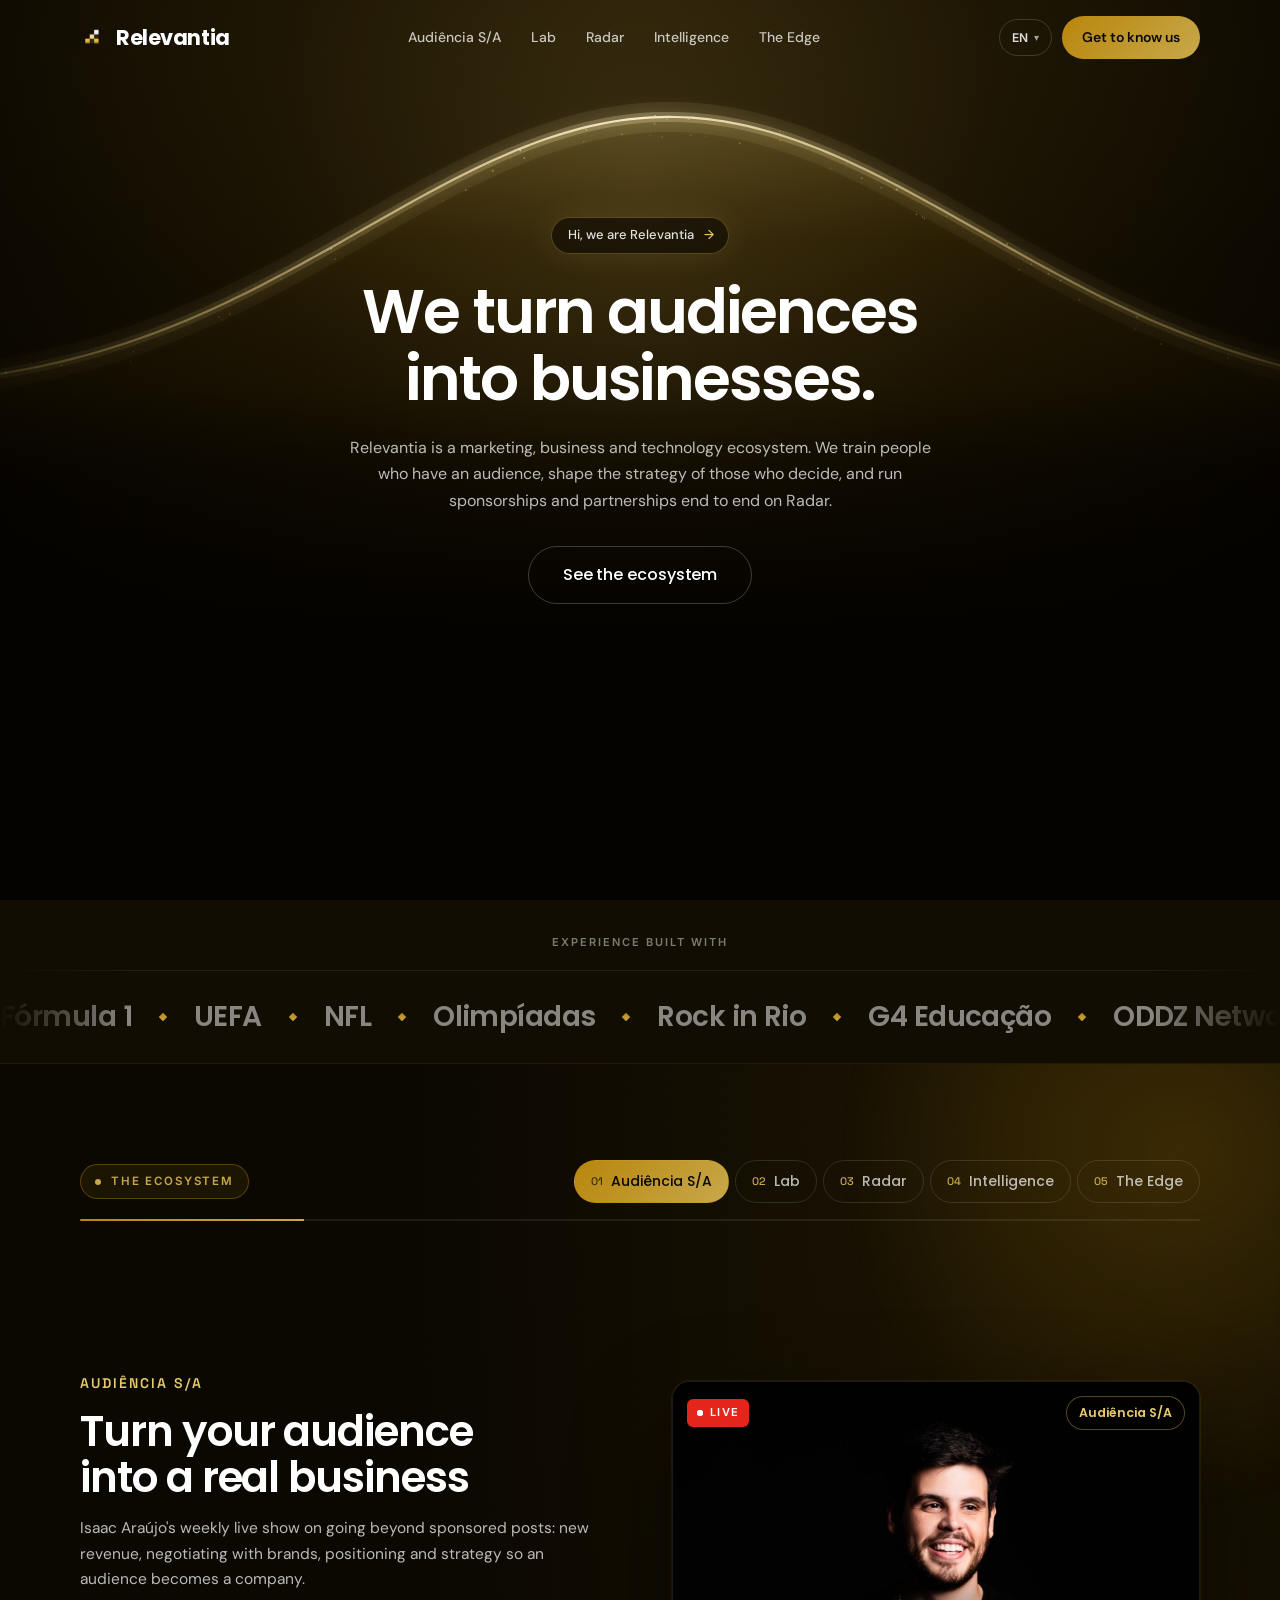
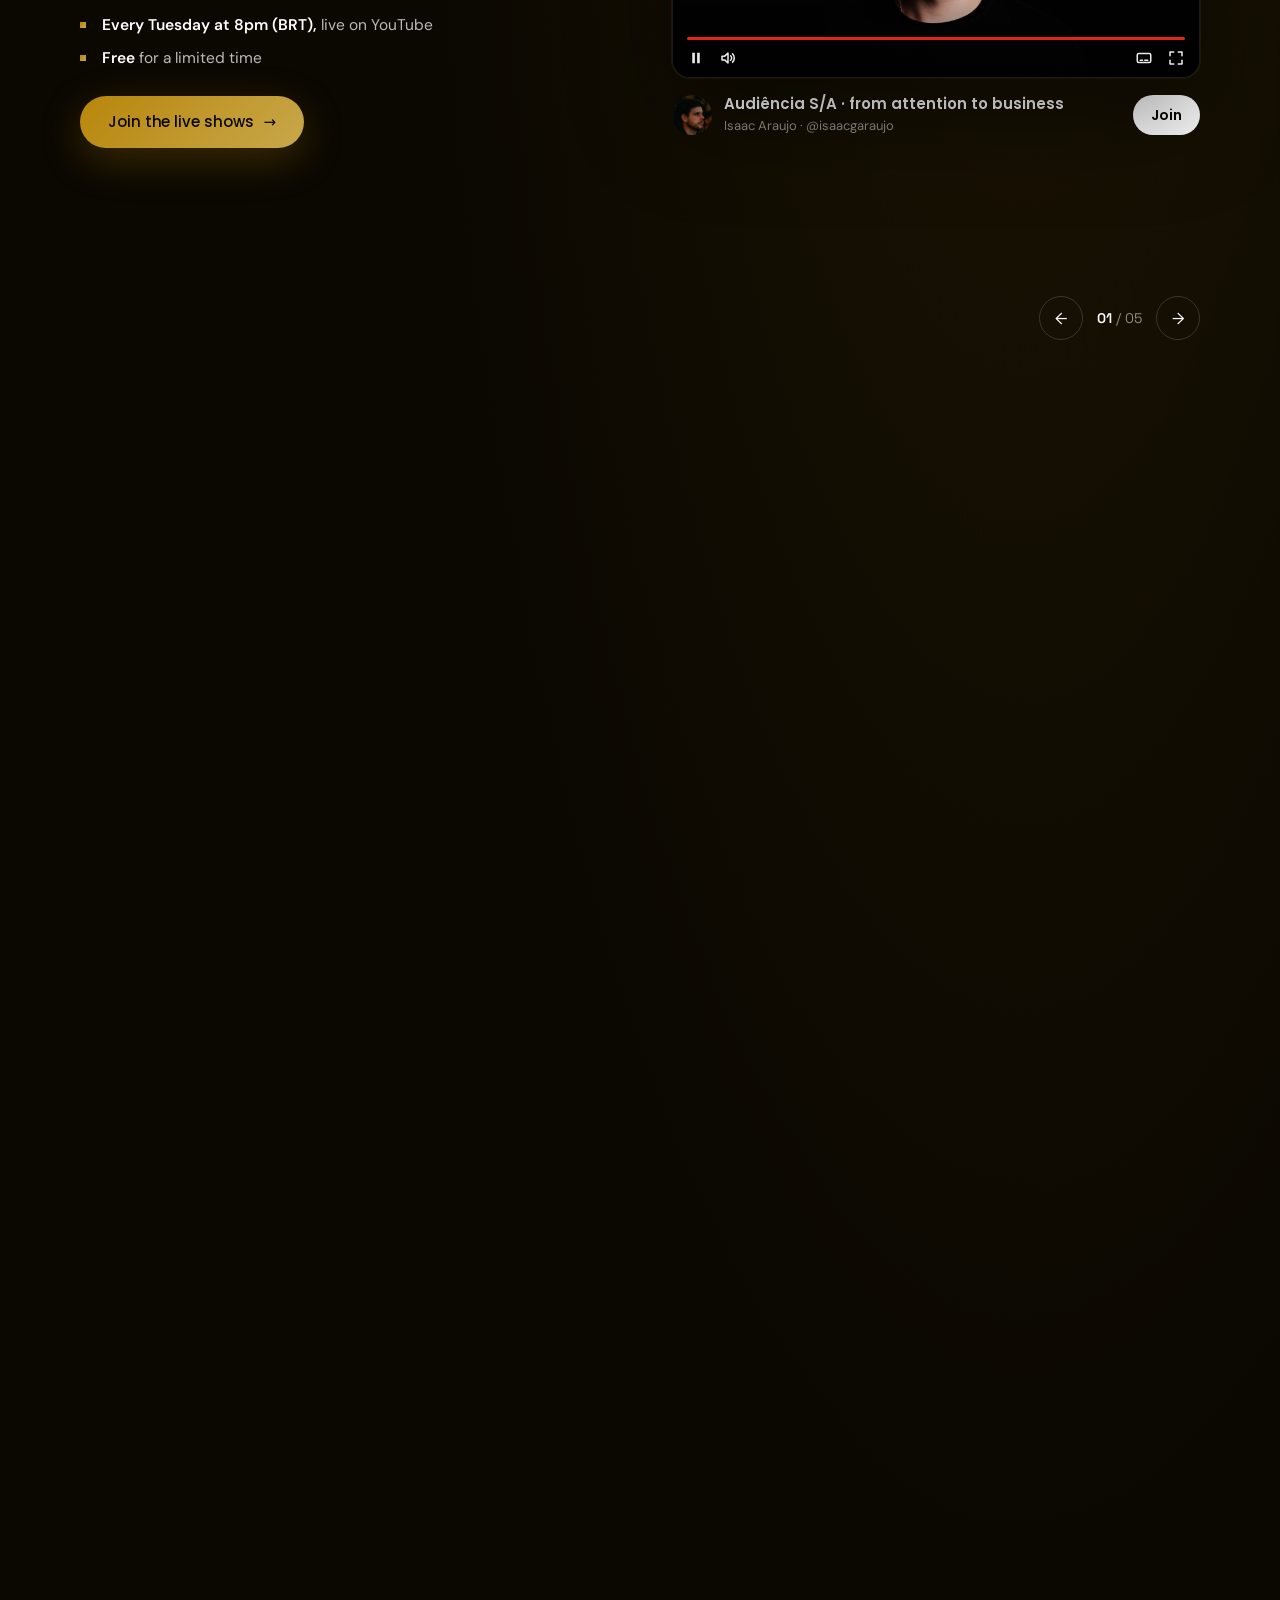
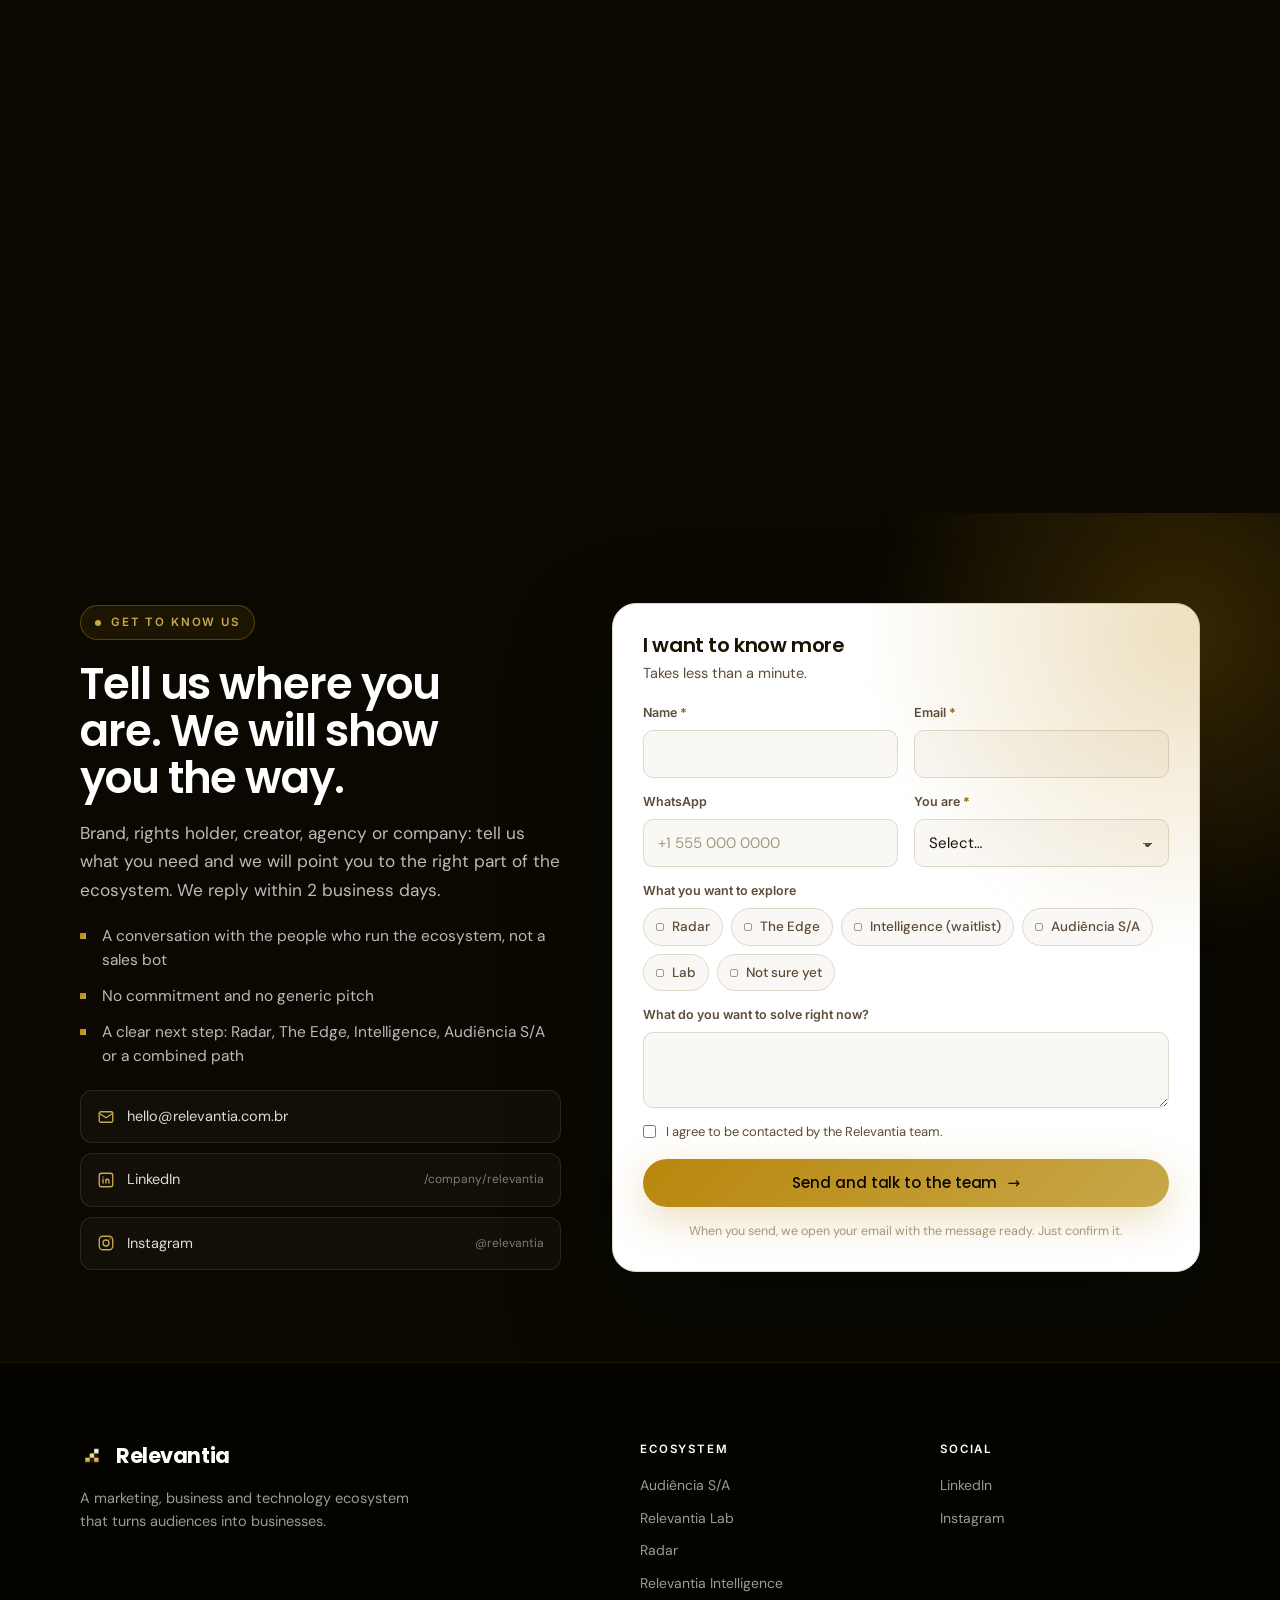
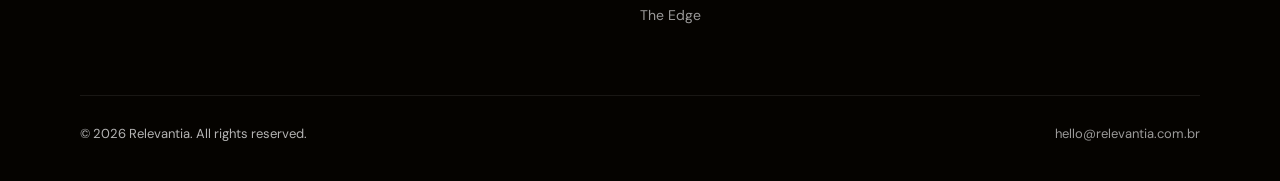
==== commit 22cc508f: "Corrige a onda do hero acelerando com o tempo Pausar e retomar a animação (rolagem ou troca de aba) " ====
--- a/index.html
+++ b/index.html
@@ -29,7 +29,7 @@
 <link rel="preconnect" href="https://fonts.googleapis.com">
 <link rel="preconnect" href="https://fonts.gstatic.com" crossorigin>
 <link href="https://fonts.googleapis.com/css2?family=Poppins:wght@500;600;700&family=DM+Sans:opsz,wght@9..40,400;9..40,500;9..40,600&family=Space+Grotesk:wght@500;600&family=Inter:wght@500;600&display=swap" rel="stylesheet">
-<link rel="stylesheet" href="./assets/css/relevantia.css?v=v12-3">
+<link rel="stylesheet" href="./assets/css/relevantia.css?v=v12-4">
 </head>
 <body>
 
@@ -486,9 +486,9 @@
   </div>
 </footer>
 
-<script src="./assets/js/i18n-v5.js?v=v12-3"></script>
-<script src="./assets/js/main.js?v=v12-3"></script>
-<script src="./assets/js/eco.js?v=v12-3"></script>
-<script src="./assets/js/prodline.js?v=v12-3"></script>
+<script src="./assets/js/i18n-v5.js?v=v12-4"></script>
+<script src="./assets/js/main.js?v=v12-4"></script>
+<script src="./assets/js/eco.js?v=v12-4"></script>
+<script src="./assets/js/prodline.js?v=v12-4"></script>
 </body>
 </html>
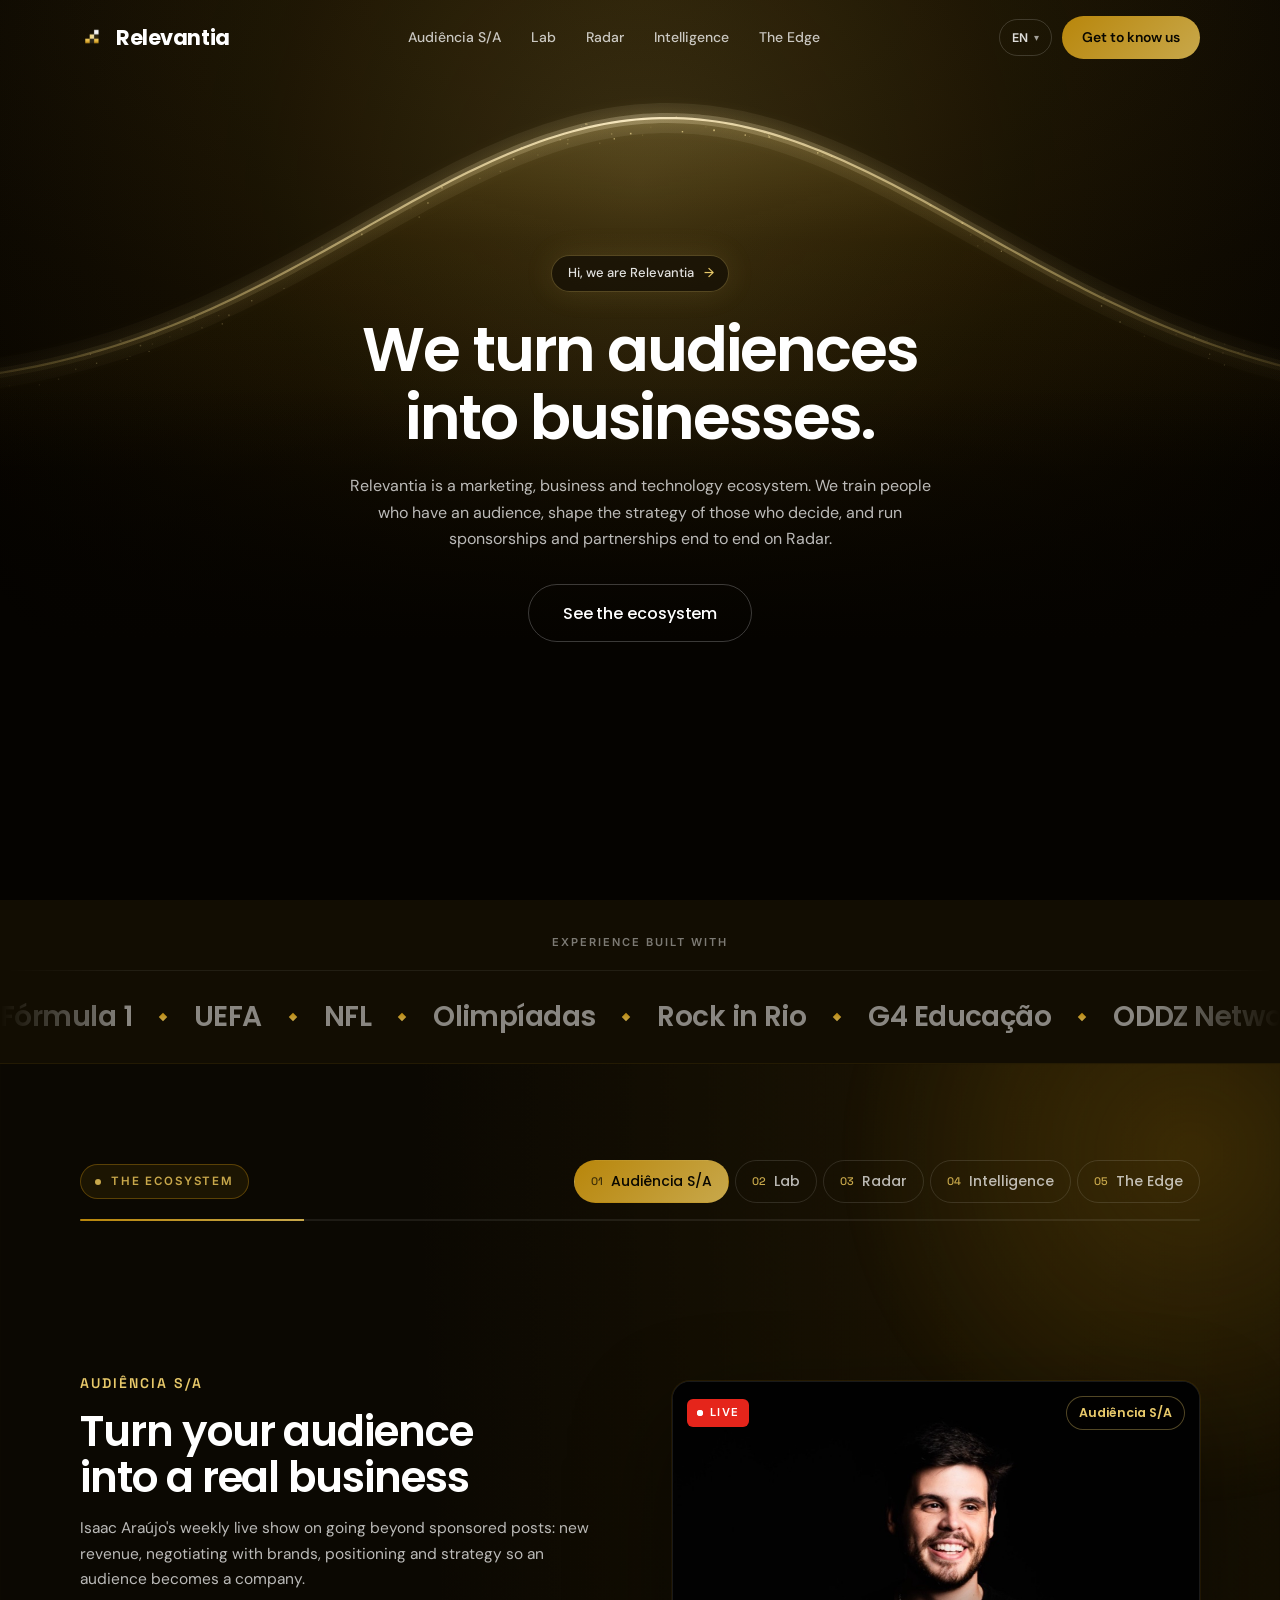
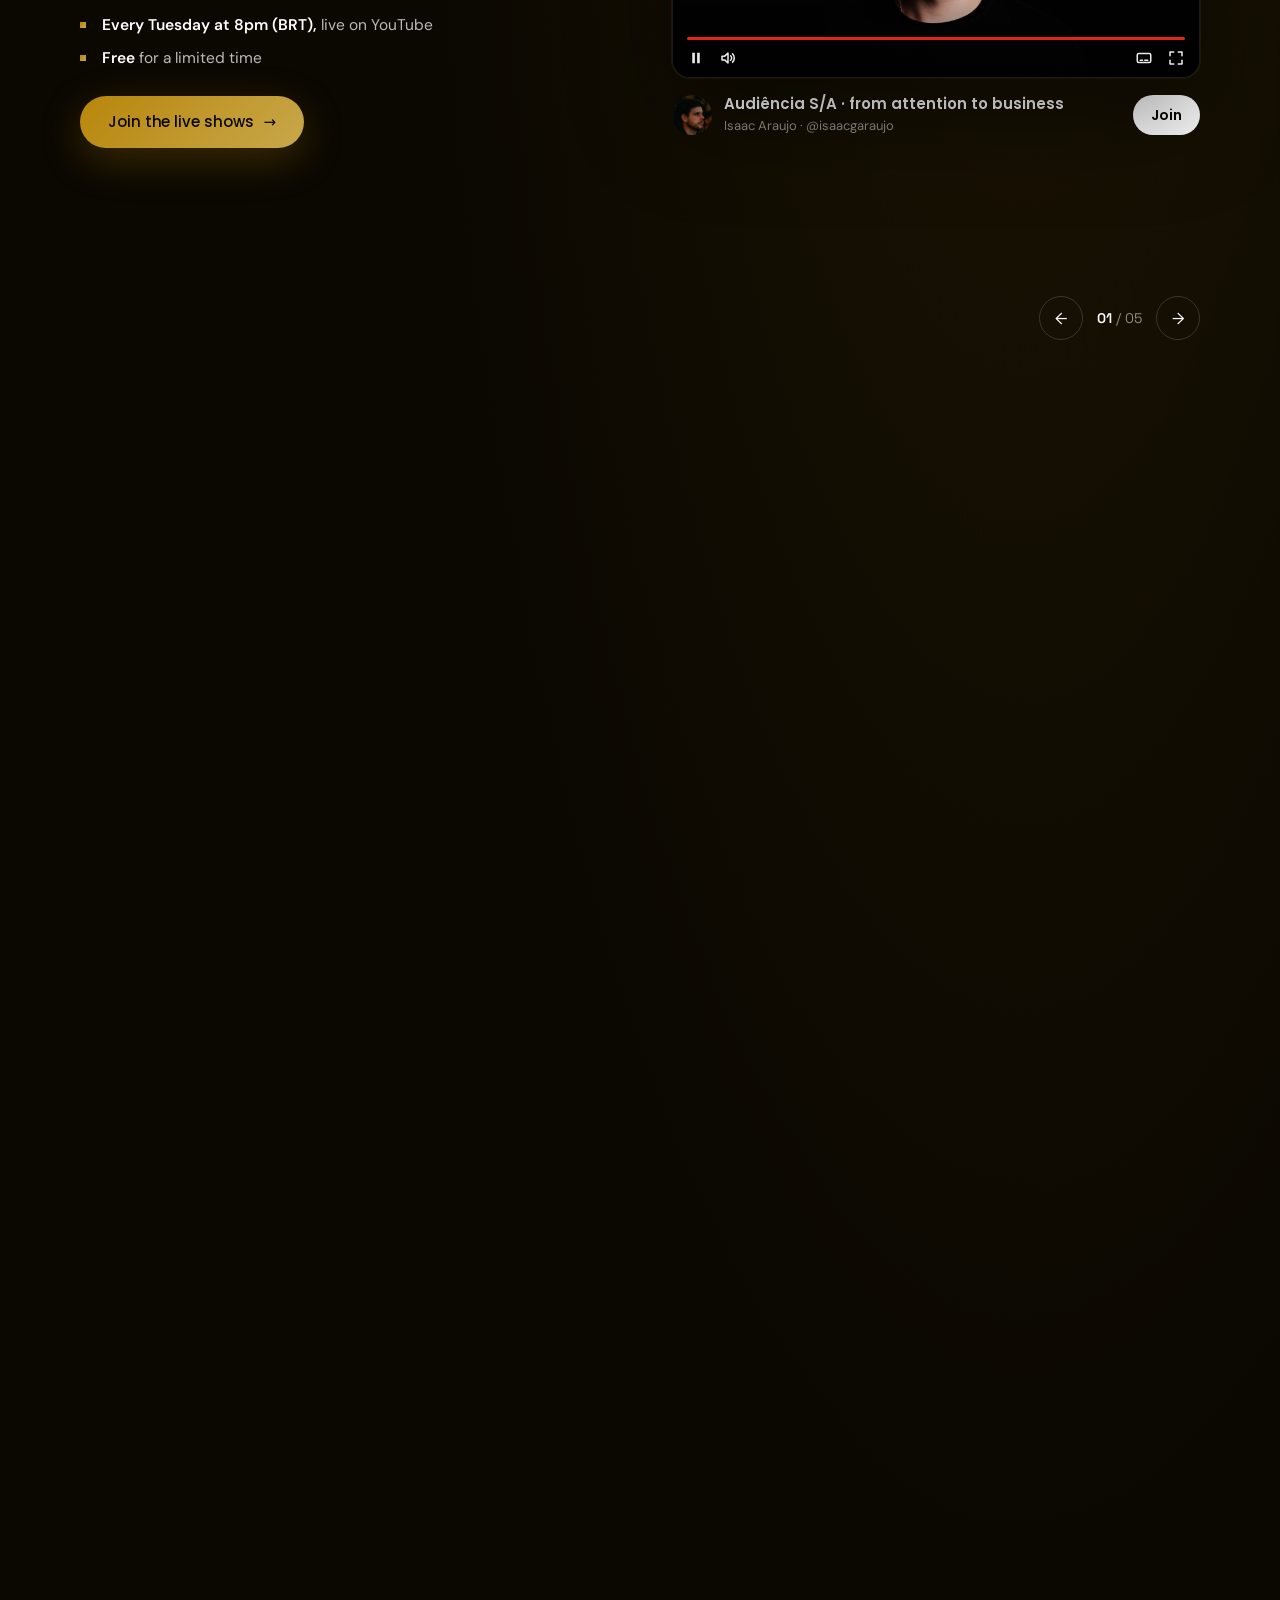
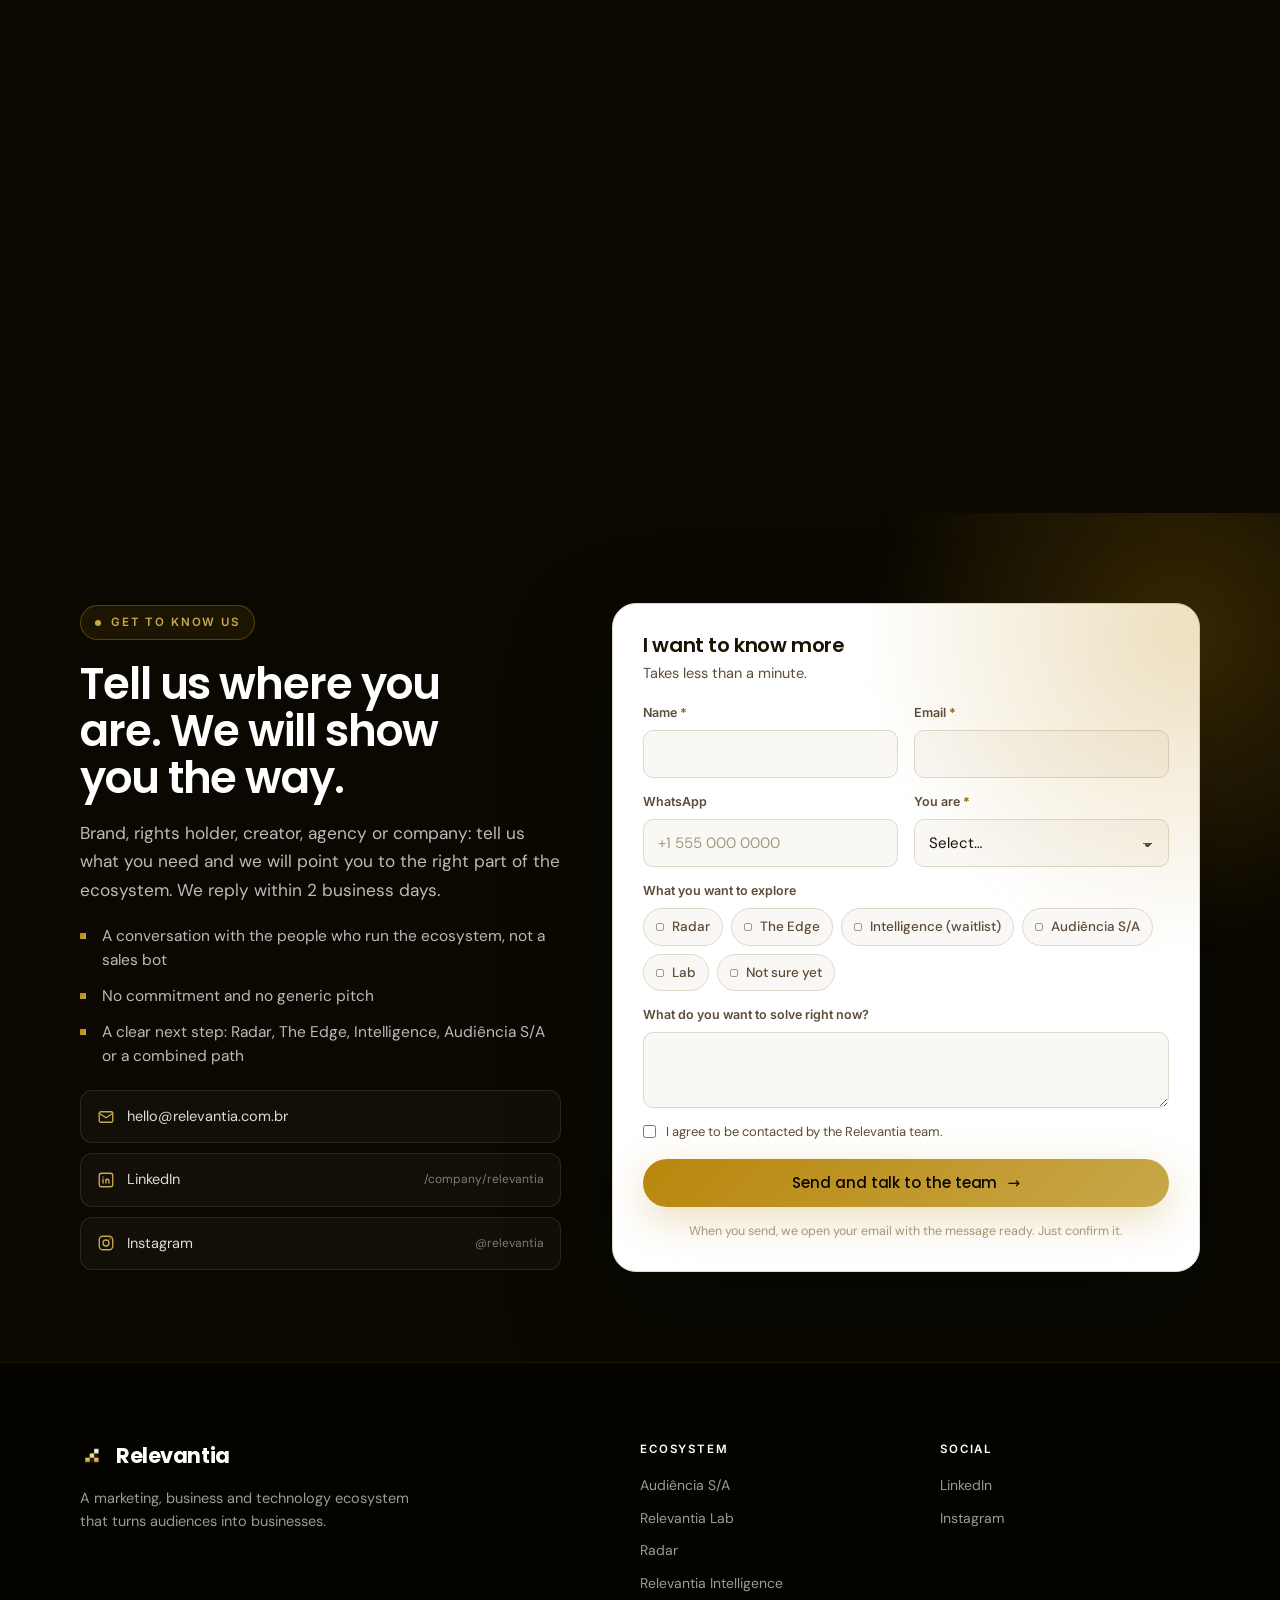
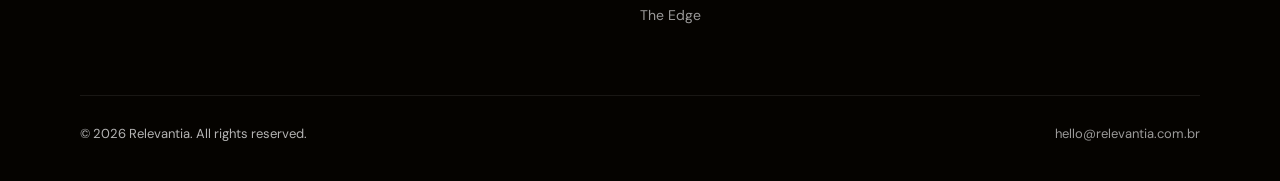
==== commit f31087cf: "Mobile: produtos completos e ajustados à altura da tela Para de esconder partes dos produtos no celu" ====
--- a/index.html
+++ b/index.html
@@ -29,7 +29,7 @@
 <link rel="preconnect" href="https://fonts.googleapis.com">
 <link rel="preconnect" href="https://fonts.gstatic.com" crossorigin>
 <link href="https://fonts.googleapis.com/css2?family=Poppins:wght@500;600;700&family=DM+Sans:opsz,wght@9..40,400;9..40,500;9..40,600&family=Space+Grotesk:wght@500;600&family=Inter:wght@500;600&display=swap" rel="stylesheet">
-<link rel="stylesheet" href="./assets/css/relevantia.css?v=v12-4">
+<link rel="stylesheet" href="./assets/css/relevantia.css?v=v12-7">
 </head>
 <body>
 
@@ -321,7 +321,7 @@
               <span class="soon soon--dark">New Business as a Service</span>
             </div>
             <h2 data-i18n="eco.edge.title">A direção estratégica de novos negócios da sua empresa</h2>
-            <p class="lead" data-i18n="eco.edge.lead">Novos negócios são prioridade de todo mundo e responsabilidade de ninguém. O The Edge coloca a Relevantia nessa cadeira, de forma contínua e com acesso direto a quem decide. Não somos agência, nem apenas consultoria: atuamos onde há valor real a ser destravado.</p>
+            <p class="lead" data-i18n="eco.edge.lead">Novos negócios são prioridade de todo mundo e responsabilidade de ninguém. O The Edge coloca a Relevantia nessa cadeira, de forma contínua e com acesso direto a quem decide.</p>
             <div class="edge-dims">
               <small data-i18n="eco.edge.dims">Raio X The Edge</small>
               <div><span>Core</span><span>Brand</span><span>Audience</span><span>Business</span><span>Partnerships</span><span>Beyond</span></div>
@@ -486,9 +486,9 @@
   </div>
 </footer>
 
-<script src="./assets/js/i18n-v5.js?v=v12-4"></script>
-<script src="./assets/js/main.js?v=v12-4"></script>
-<script src="./assets/js/eco.js?v=v12-4"></script>
-<script src="./assets/js/prodline.js?v=v12-4"></script>
+<script src="./assets/js/i18n-v5.js?v=v12-7"></script>
+<script src="./assets/js/main.js?v=v12-7"></script>
+<script src="./assets/js/eco.js?v=v12-7"></script>
+<script src="./assets/js/prodline.js?v=v12-7"></script>
 </body>
 </html>
--- a/assets/css/relevantia.css
+++ b/assets/css/relevantia.css
@@ -1278,13 +1278,13 @@
 @media (max-width: 960px) {
   .eco-pin { min-height: 100vh; min-height: 100svh; display: flex; flex-direction: column; padding: calc(var(--nav-h) + 8px) 0 20px; }
   .eco-track { flex: 1; }
-  .eco-slide .checks, .edge-dims, .ichat-sug, .lab-row:nth-child(3), .edge-step ul, .edge-step p { display: none; }
+  .eco-slide .checks, .edge-dims, .edge-step ul { display: none; }
   .eco-slide h2 { font-size: clamp(22px, 6vw, 28px); }
-  .eco-slide .lead { display: -webkit-box; -webkit-line-clamp: 4; -webkit-box-orient: vertical; overflow: hidden; margin-top: 10px; }
+  .eco-slide .lead { margin-top: 10px; }
   .eco-grid { gap: 18px; }
   .eco-slide .product-cta { margin-top: 16px; }
   .eco-more { display: none; }
-  .eco .hero-radar { max-width: 190px; }
+  .eco .hero-radar { max-width: 250px; margin: 0 auto; }
   .radar-chip { font-size: 10.5px; padding: 5px 9px; }
   .ichat-input { min-height: 84px; margin-top: 14px; }
   .ichat-top b { font-size: 17px; }
@@ -1326,13 +1326,6 @@
   .eco-slide h2, .eco-slide .lead { order: 1; }
   .eco-slide { align-items: flex-start; padding: 8px 0 0; }
 }
-@media (max-width: 960px) and (max-height: 740px) {
-  /* celulares baixos: menos texto para o card e o botão caberem */
-  .eco-slide .lead { -webkit-line-clamp: 3; }
-  .eco .hero-radar { max-width: 150px; }
-  .lab-row:nth-child(2) { display: none; }
-  .ichat-input { min-height: 64px; }
-  .edge-step:nth-child(3) { display: none; }
 }
 
 /* hero: conteúdo um pouco mais alto */
@@ -1343,3 +1336,48 @@
 @media (max-width: 560px) {
   .hero-center { padding-top: calc(var(--nav-h) + 76px); }
 }
+
+/* celular: nada some; o conteúdo do produto encolhe por inteiro até caber
+   na tela (escala calculada em eco.js → --fit) */
+@media (max-width: 960px) {
+  .eco-grid { transform-origin: top center; transform: scale(var(--fit, 1)); }
+  .eco-slide > .container { width: 100%; }
+  .radar-chip { font-size: 11px; padding: 5px 10px; }
+  .radar-chip:nth-child(1) { top: 2%; right: -4%; }
+  .radar-chip:nth-child(2) { top: 40%; left: -8%; }
+  .radar-chip:nth-child(3) { bottom: 16%; right: -6%; }
+  .radar-chip:nth-child(4) { bottom: -4%; left: 8%; }
+  .ichat-sug > span { font-size: 12.5px; padding: 7px 11px; }
+  .edge-step p { font-size: 13px; }
+  .eco-tabs { scroll-padding-left: var(--gutter); }
+}
+/* celulares baixos: espaços e visuais mais compactos (sem esconder conteúdo) */
+@media (max-width: 960px) and (max-height: 760px) {
+  .eco-pin { padding-top: calc(var(--nav-h) + 2px); padding-bottom: 10px; }
+  .eco-head { gap: 8px; }
+  .eco-tab { min-height: 36px; padding: 6px 12px; font-size: 13px; }
+  .eco-slide h2 { font-size: 22px; margin-top: 6px; }
+  .eco-slide .lead { font-size: 14px; line-height: 1.5; margin-top: 8px; }
+  .eco-grid > div:last-child, .eco-slide .product-cta { margin-top: 12px; }
+  .eco-slide .product-cta .btn { min-height: 44px; padding: 10px 20px; }
+  .eco .hero-radar { max-width: 200px; }
+  .edge-plan { gap: 6px; }
+  .edge-step { padding: 9px 12px 9px 38px; border-radius: 12px; }
+  .edge-step::before { left: 12px; top: 14px; width: 9px; height: 9px; }
+  .edge-plan::before { left: 16px; top: 18px; bottom: 18px; }
+  .edge-step small { font-size: 9.5px; }
+  .edge-step b { font-size: 15px; margin-top: 2px; }
+  .edge-step p { font-size: 12.5px; line-height: 1.4; margin-top: 2px; }
+  .ichat { padding: 14px; }
+  .ichat-ico { width: 36px; height: 36px; }
+  .ichat-input { margin-top: 10px; padding: 10px 12px 8px; min-height: 70px; }
+  .ichat-send { width: 30px; height: 30px; }
+  .ichat-sug { gap: 5px; margin-top: 10px; }
+  .ichat-sug > span { padding: 6px 10px; font-size: 12px; }
+  .lab-card { padding: 14px; }
+  .lab-rows { gap: 6px; margin-top: 12px; }
+  .lab-row { padding: 8px; grid-template-columns: 28px 1fr; }
+  .lab-row .sq { width: 28px; height: 28px; }
+  .lab-note { margin-top: 10px; }
+  .player .vid-meta { margin-top: 10px; }
+}
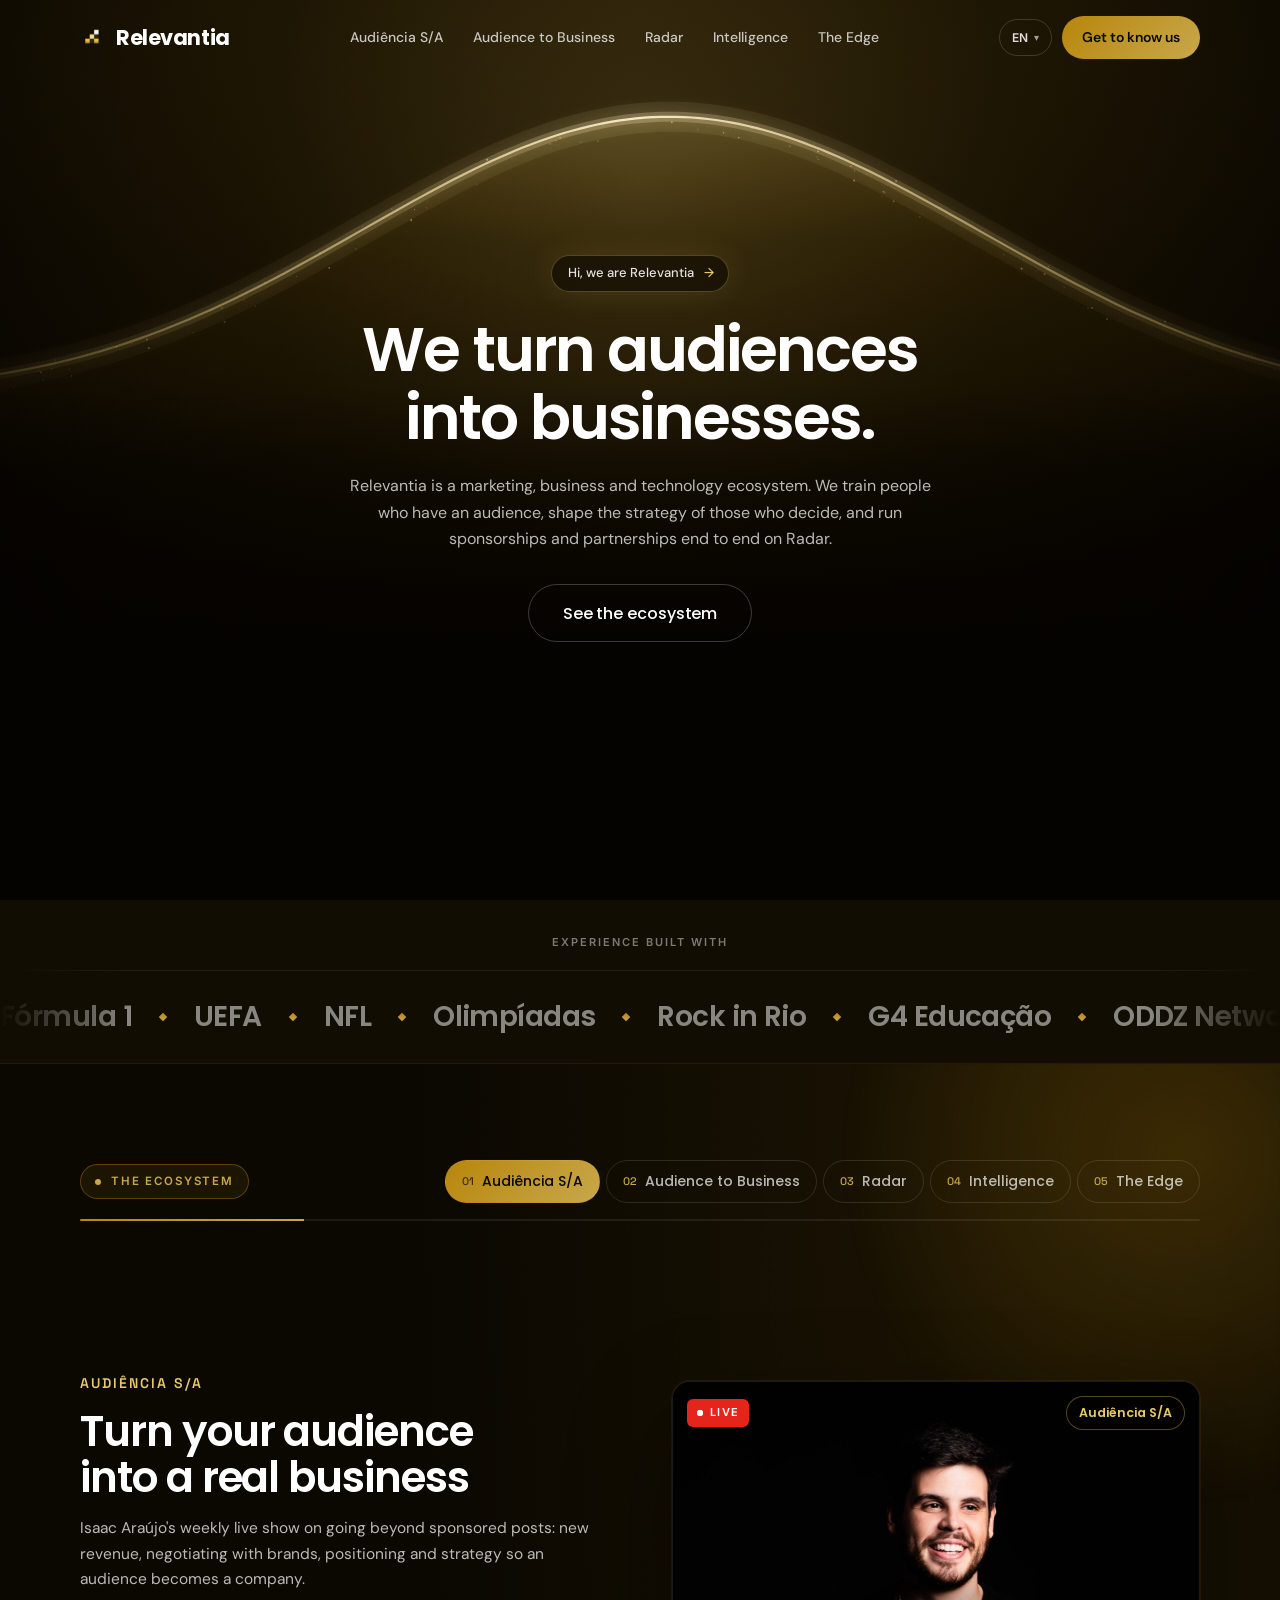
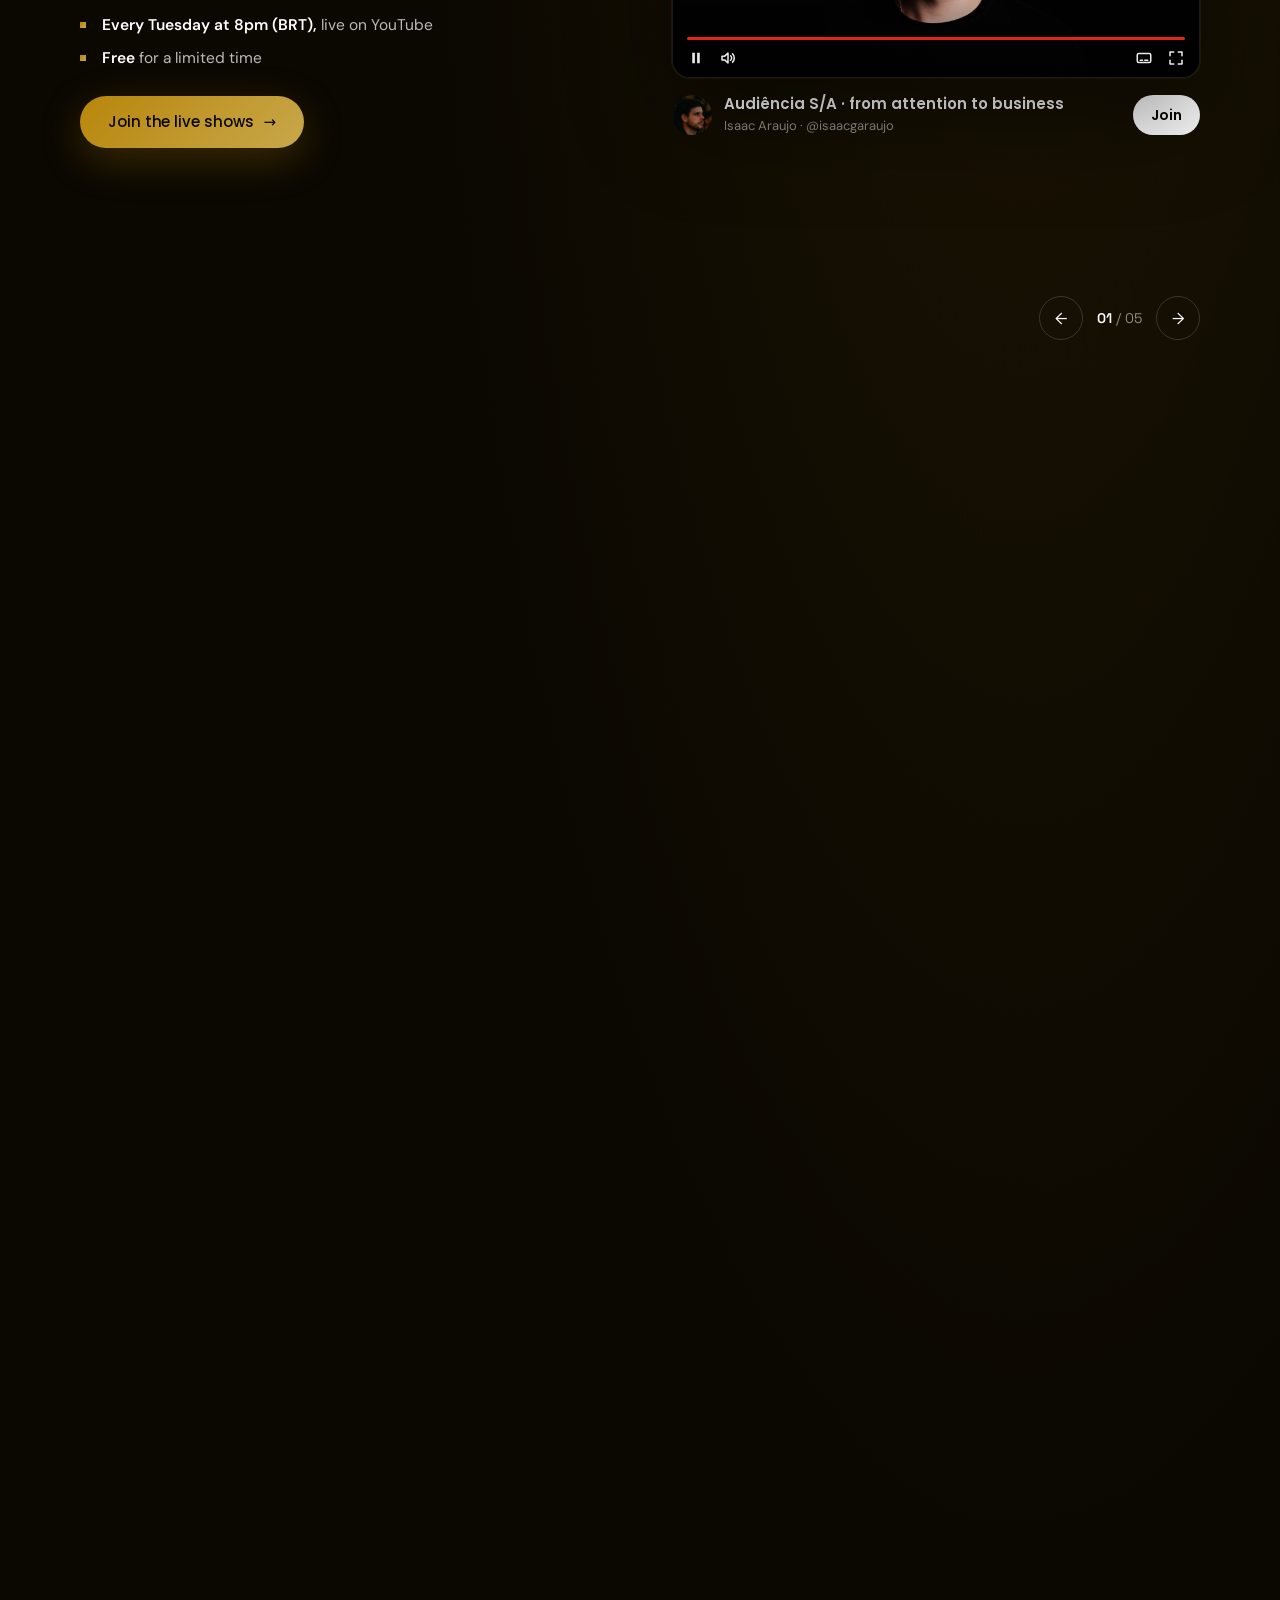
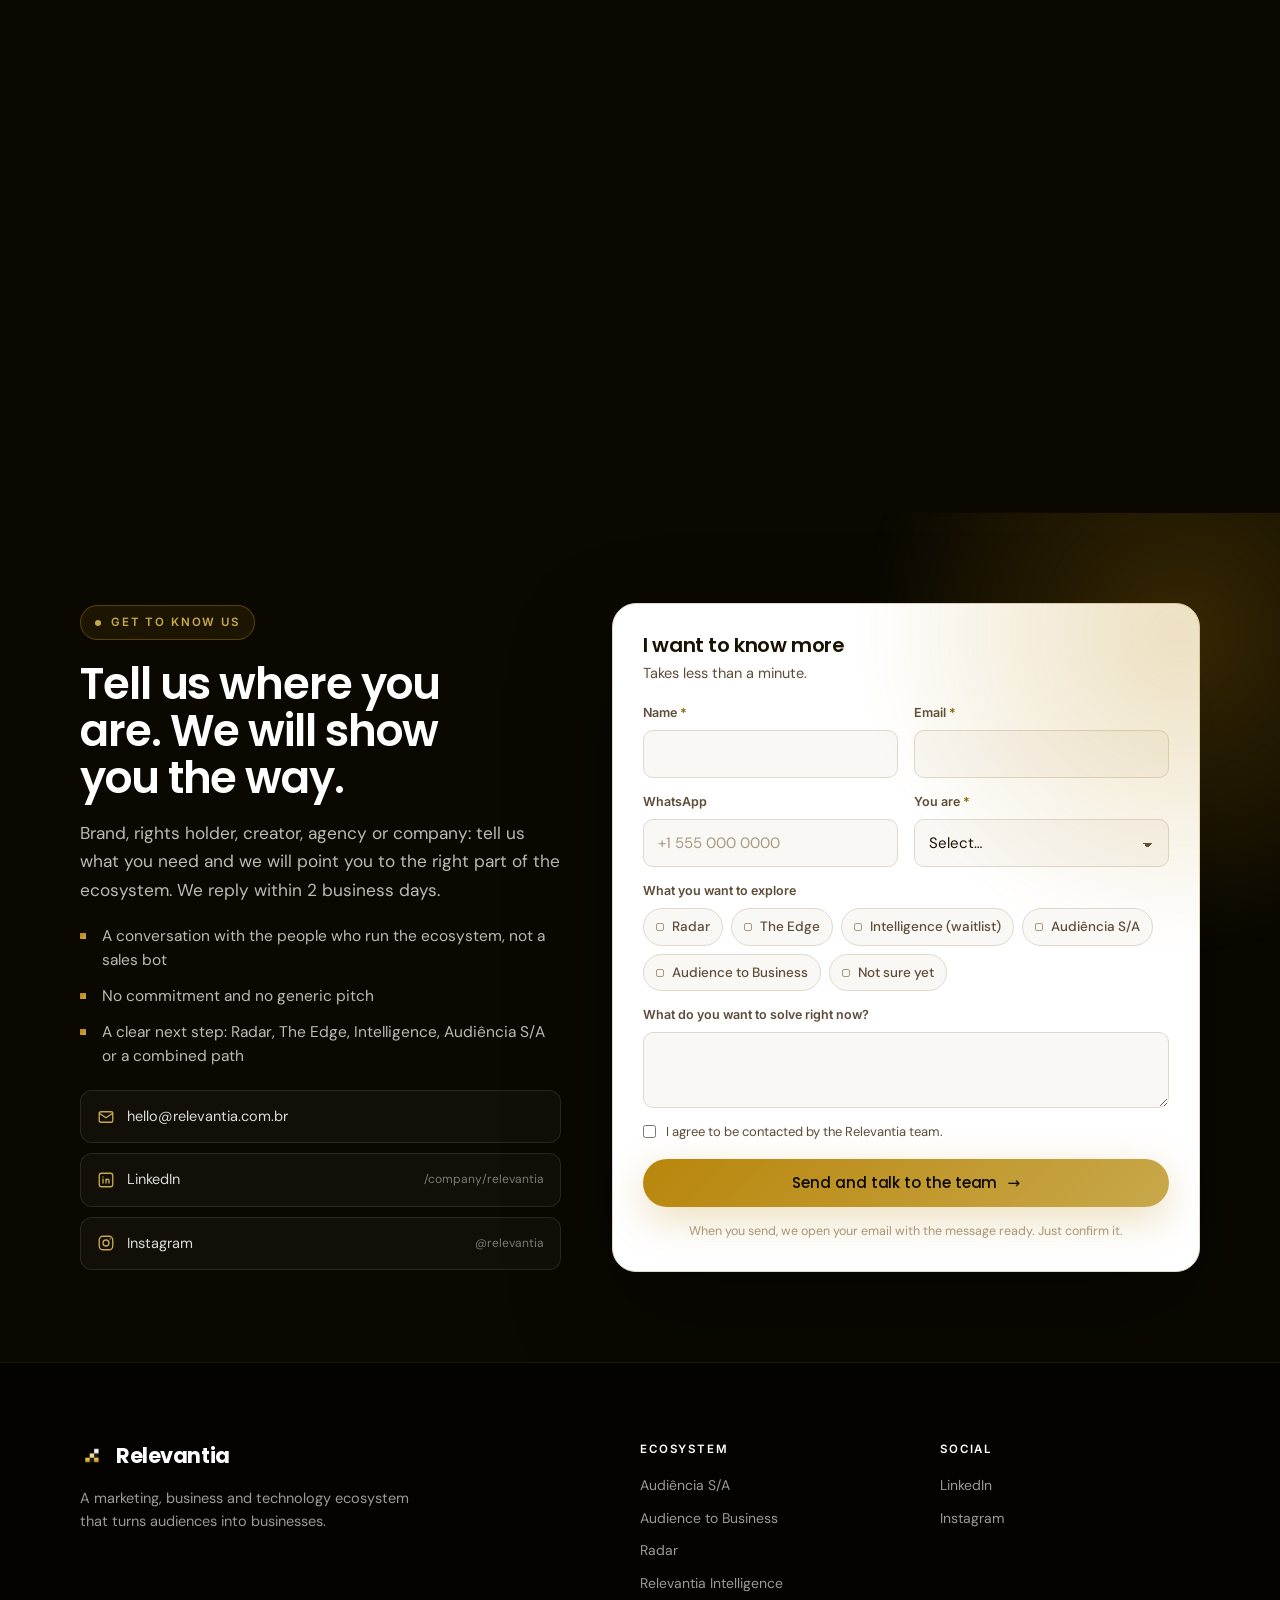
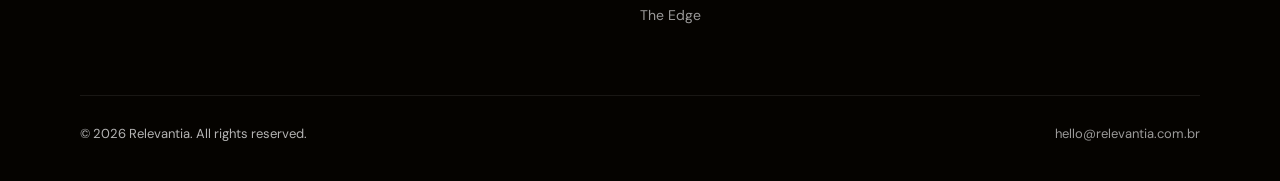
==== commit ac0d2bd6: "Troca o Lab pelo Audience to Business no ecossistema do site - Slide 02 do ecossistema: Audience to " ====
--- a/index.html
+++ b/index.html
@@ -14,7 +14,7 @@
 <meta property="og:locale" content="pt_BR">
 <meta property="og:url" content="https://relevantia.com.br/">
 <meta property="og:title" content="Relevantia | Fazemos audiências virarem negócios">
-<meta property="og:description" content="Ecossistema de marketing, negócios e tecnologia: Audiência S/A, Lab, Radar, Intelligence e The Edge.">
+<meta property="og:description" content="Ecossistema de marketing, negócios e tecnologia: Audiência S/A, Audience to Business, Radar, Intelligence e The Edge.">
 <meta property="og:image" content="https://relevantia.com.br/assets/og/relevantia-og-2026.jpg">
 <meta property="og:image:secure_url" content="https://relevantia.com.br/assets/og/relevantia-og-2026.jpg">
 <meta property="og:image:type" content="image/jpeg">
@@ -23,13 +23,13 @@
 <meta property="og:image:alt" content="Relevantia: fazemos audiências virarem negócios.">
 <meta name="twitter:card" content="summary_large_image">
 <meta name="twitter:title" content="Relevantia | Fazemos audiências virarem negócios">
-<meta name="twitter:description" content="Ecossistema de marketing, negócios e tecnologia: Audiência S/A, Lab, Radar, Intelligence e The Edge.">
+<meta name="twitter:description" content="Ecossistema de marketing, negócios e tecnologia: Audiência S/A, Audience to Business, Radar, Intelligence e The Edge.">
 <meta name="twitter:image" content="https://relevantia.com.br/assets/og/relevantia-og-2026.jpg">
 <meta name="theme-color" content="#0A0800">
 <link rel="preconnect" href="https://fonts.googleapis.com">
 <link rel="preconnect" href="https://fonts.gstatic.com" crossorigin>
 <link href="https://fonts.googleapis.com/css2?family=Poppins:wght@500;600;700&family=DM+Sans:opsz,wght@9..40,400;9..40,500;9..40,600&family=Space+Grotesk:wght@500;600&family=Inter:wght@500;600&display=swap" rel="stylesheet">
-<link rel="stylesheet" href="./assets/css/relevantia.css?v=v12-7">
+<link rel="stylesheet" href="./assets/css/relevantia.css?v=v12-8">
 </head>
 <body>
 
@@ -41,7 +41,7 @@
     </a>
     <nav class="nav-links" aria-label="Principal">
       <a href="#audiencia">Audiência S/A</a>
-      <a href="#lab">Lab</a>
+      <a href="#audience-to-business">Audience to Business</a>
       <a href="#radar">Radar</a>
       <a href="#intelligence">Intelligence</a>
       <a href="#the-edge">The Edge</a>
@@ -108,7 +108,7 @@
       <span class="t-eyebrow" data-i18n="eco.eco.eyebrow">O ecossistema</span>
       <div class="eco-tabs" role="tablist" aria-label="Produtos">
         <button class="eco-tab is-active" type="button" role="tab" data-go="0"><i>01</i>Audiência S/A</button>
-        <button class="eco-tab" type="button" role="tab" data-go="1"><i>02</i>Lab</button>
+        <button class="eco-tab" type="button" role="tab" data-go="1"><i>02</i>Audience to Business</button>
         <button class="eco-tab" type="button" role="tab" data-go="2"><i>03</i>Radar</button>
         <button class="eco-tab" type="button" role="tab" data-go="3"><i>04</i>Intelligence</button>
         <button class="eco-tab" type="button" role="tab" data-go="4"><i>05</i>The Edge</button>
@@ -166,42 +166,42 @@
         </div>
       </article>
 
-      <!-- LAB -->
-      <article class="eco-slide" id="lab" aria-label="Relevantia Lab">
+      <!-- AUDIENCE TO BUSINESS -->
+      <article class="eco-slide" id="audience-to-business" aria-label="Audience to Business">
         <div class="container eco-grid">
           <div>
-            <span class="eco-product">Relevantia Lab</span>
-            <h2 data-i18n="eco.lab.title">Você não sai das lives só com anotações</h2>
-            <p class="lead" data-i18n="eco.lab.lead">O Relevantia Lab é uma comunidade 100% gratuita com atualizações, direcionamentos e conteúdos para fazer a sua audiência virar negócio.</p>
+            <span class="eco-product">Audience to Business</span>
+            <h2 data-i18n="eco.atb.title">Da audiência ao negócio, em dois meses</h2>
+            <p class="lead" data-i18n="eco.atb.lead">A formação ao vivo do Relevantia com Isaac Araújo para transformar sua audiência em receita recorrente, produto próprio e uma empresa de verdade.</p>
             <ul class="checks">
-              <li data-i18n="eco.lab.b1"><strong>100% gratuito,</strong> do começo ao fim</li>
-              <li data-i18n="eco.lab.b2"><strong>Atualizações e direcionamentos</strong> a cada live</li>
-              <li data-i18n="eco.lab.b3"><strong>Acesso exclusivo</strong> pelo link liberado nas lives do Audiência S/A</li>
+              <li data-i18n="eco.atb.b1"><strong>6 aulas ao vivo</strong> + 2 aulas bônus e formatura</li>
+              <li data-i18n="eco.atb.b2"><strong>2 mentorias individuais</strong> com o Isaac</li>
+              <li data-i18n="eco.atb.b3"><strong>Intelligence + Radar</strong> durante toda a formação</li>
             </ul>
             <div class="product-cta">
-              <a href="https://relevantia-lives.vercel.app/" target="_blank" rel="noopener" class="btn btn-primary"><span data-i18n="eco.lab.cta">Quero meu acesso</span><span class="arrow" aria-hidden="true">→</span></a>
-            </div>
-          </div>
-          <div>
-            <div class="lab-vis" aria-hidden="true">
+              <a href="/audience-to-business" class="btn btn-primary"><span data-i18n="eco.atb.cta">Quero minha vaga</span><span class="arrow" aria-hidden="true">→</span></a>
+            </div>
+          </div>
+          <div>
+            <a class="lab-vis atb-vis" href="/audience-to-business" aria-label="Conhecer a formação Audience to Business">
               <div class="lab-back b2"></div>
               <div class="lab-back"></div>
               <div class="lab-card">
                 <div class="lab-top">
                   <div class="t">
-                    <span class="lock"><svg viewBox="0 0 24 24" fill="none" stroke="currentColor" stroke-width="1.8" stroke-linecap="round" stroke-linejoin="round"><rect x="4" y="11" width="16" height="10" rx="2.5"/><path class="shackle" d="M8 11V8a4 4 0 0 1 8 0v3"/></svg></span>
-                    <b>Relevantia Lab</b>
+                    <img class="atb-face" src="./assets/img/isaac-retrato.jpg" alt="" width="44" height="44" loading="lazy">
+                    <div><b>Audience to Business</b><small class="atb-by" data-i18n="eco.atb.by">com Isaac Araújo</small></div>
                   </div>
-                  <span class="access"><i></i><span data-i18n="eco.lab.free">Gratuito</span></span>
-                </div>
-                <div class="lab-rows">
-                  <div class="lab-row"><span class="sq"></span><div><div class="sk"></div><div class="sk"></div></div></div>
-                  <div class="lab-row"><span class="sq"></span><div><div class="sk"></div><div class="sk"></div></div></div>
-                  <div class="lab-row"><span class="sq"></span><div><div class="sk"></div><div class="sk"></div></div></div>
-                </div>
-                <div class="lab-note"><svg width="14" height="14" viewBox="0 0 24 24" fill="none" stroke="currentColor" stroke-width="1.8" stroke-linecap="round" stroke-linejoin="round"><path d="M20 6 9 17l-5-5"/></svg><span data-i18n="eco.lab.note">Acesso pelo link das lives</span></div>
-              </div>
-            </div>
+                  <span class="access atb-tag"><i></i><span data-i18n="eco.atb.tag">Turma 01</span></span>
+                </div>
+                <div class="lab-rows atb-rows">
+                  <div class="lab-row"><span class="sq"><svg viewBox="0 0 24 24" fill="none" stroke="currentColor" stroke-width="1.7" stroke-linecap="round" stroke-linejoin="round"><rect x="3" y="5" width="18" height="16" rx="2.5"/><path d="M3 10h18M8 3v4M16 3v4"/></svg></span><div><small data-i18n="eco.atb.f1">Duração</small><b data-i18n="eco.atb.f1v">2 meses</b></div></div>
+                  <div class="lab-row"><span class="sq"><svg viewBox="0 0 24 24" fill="none" stroke="currentColor" stroke-width="1.7" stroke-linecap="round" stroke-linejoin="round"><circle cx="12" cy="12" r="9"/><path d="m10 8.5 5 3.5-5 3.5z"/></svg></span><div><small data-i18n="eco.atb.f2">Aulas</small><b data-i18n="eco.atb.f2v">6 + 2 bônus</b></div></div>
+                  <div class="lab-row"><span class="sq"><svg viewBox="0 0 24 24" fill="none" stroke="currentColor" stroke-width="1.7" stroke-linecap="round" stroke-linejoin="round"><circle cx="9" cy="8" r="3.5"/><path d="M2.5 20a6.5 6.5 0 0113 0"/><path d="M16 4.5a3.5 3.5 0 010 7M18.5 14.5a6.5 6.5 0 013 5.5"/></svg></span><div><small data-i18n="eco.atb.f3">Mentorias</small><b data-i18n="eco.atb.f3v">2 com o Isaac</b></div></div>
+                </div>
+                <div class="lab-note"><svg width="14" height="14" viewBox="0 0 24 24" fill="none" stroke="currentColor" stroke-width="1.8" stroke-linecap="round" stroke-linejoin="round"><path d="M20 6 9 17l-5-5"/></svg><span data-i18n="eco.atb.note">Ao vivo, com formatura no fim</span></div>
+              </div>
+            </a>
           </div>
         </div>
       </article>
@@ -428,7 +428,7 @@
                 <label class="opt"><input type="checkbox" name="interesse" value="edge"><span>The Edge</span></label>
                 <label class="opt"><input type="checkbox" name="interesse" value="intelligence"><span data-i18n="lead.f.intel">Intelligence (lista de espera)</span></label>
                 <label class="opt"><input type="checkbox" name="interesse" value="audiencia"><span>Audiência S/A</span></label>
-                <label class="opt"><input type="checkbox" name="interesse" value="lab"><span>Lab</span></label>
+                <label class="opt"><input type="checkbox" name="interesse" value="audience-to-business"><span>Audience to Business</span></label>
                 <label class="opt"><input type="checkbox" name="interesse" value="nao-sei"><span data-i18n="lead.f.naosei">Ainda não sei</span></label>
               </div>
             </div>
@@ -468,7 +468,7 @@
       <div>
         <h4 data-i18n="nav2.eco">Ecossistema</h4>
         <a href="#audiencia">Audiência S/A</a>
-        <a href="#lab">Relevantia Lab</a>
+        <a href="/audience-to-business">Audience to Business</a>
         <a href="https://radar-relevantia.com.br/">Radar</a>
         <a href="#intelligence">Relevantia Intelligence</a>
         <a href="#the-edge">The Edge</a>
@@ -486,9 +486,9 @@
   </div>
 </footer>
 
-<script src="./assets/js/i18n-v5.js?v=v12-7"></script>
-<script src="./assets/js/main.js?v=v12-7"></script>
-<script src="./assets/js/eco.js?v=v12-7"></script>
-<script src="./assets/js/prodline.js?v=v12-7"></script>
+<script src="./assets/js/i18n-v5.js?v=v12-8"></script>
+<script src="./assets/js/main.js?v=v12-8"></script>
+<script src="./assets/js/eco.js?v=v12-8"></script>
+<script src="./assets/js/prodline.js?v=v12-8"></script>
 </body>
 </html>
--- a/assets/css/relevantia.css
+++ b/assets/css/relevantia.css
@@ -1185,6 +1185,18 @@
 .sk + .sk { margin-top: 8px; width: 60%; }
 @keyframes sk { to { background-position: -200% 0; } }
 .lab-note { position: relative; margin-top: 16px; font-family: var(--font-display); font-size: 11px; letter-spacing: .06em; text-transform: uppercase; color: var(--gray-3); display: flex; align-items: center; gap: 8px; }
+/* Audience to Business: card no lugar do antigo Lab, clicável para a página da formação */
+.atb-vis { display: block; color: inherit; text-decoration: none; }
+.atb-vis .lab-card { transition: transform .5s var(--ease, ease), border-color .4s; }
+.atb-vis:hover .lab-card { transform: translateY(-4px); border-color: rgba(232,201,106,0.6); }
+.atb-face { width: 44px; height: 44px; border-radius: 12px; object-fit: cover; object-position: 50% 18%; filter: grayscale(1); border: 1px solid rgba(232,201,106,0.35); }
+.atb-by { display: block; margin-top: 2px; font-size: 12px; color: var(--gray-3); }
+.atb-tag { color: #E8C96A; background: rgba(184,134,11,0.12); border-color: rgba(232,201,106,0.45); }
+.atb-tag i { background: #E8C96A; }
+.atb-rows .sq { display: grid; place-items: center; color: #E8C96A; }
+.atb-rows .sq svg { width: 18px; height: 18px; }
+.atb-rows .lab-row small { display: block; font-family: var(--font-display); font-size: 10.5px; letter-spacing: .1em; text-transform: uppercase; color: var(--gray-3); }
+.atb-rows .lab-row b { display: block; margin-top: 2px; font-family: var(--font-heading); font-weight: 600; font-size: 16px; color: #fff; }
 
 /* ═════════ MOCKUP DO INTELLIGENCE (chat) ═════════ */
 .ichat-wrap { position: relative; max-width: 480px; margin-left: auto; padding: 10px 0; }
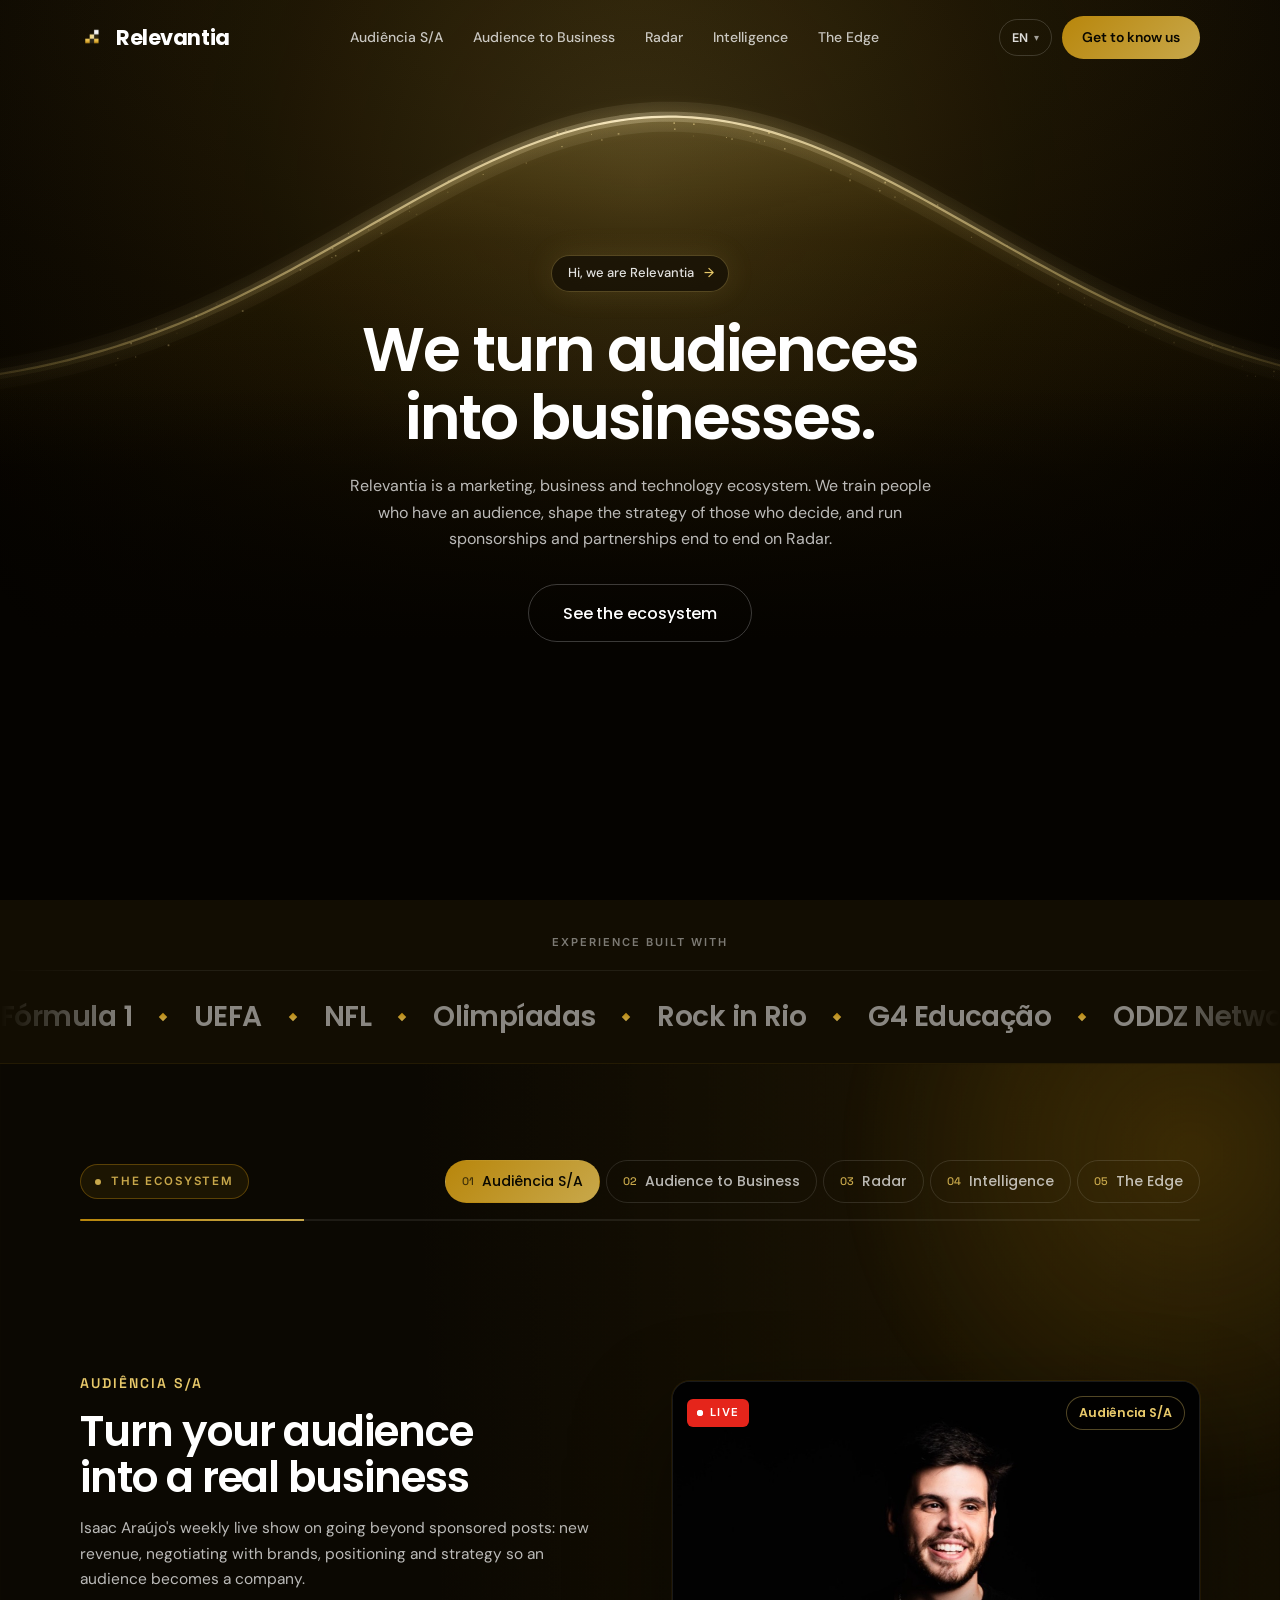
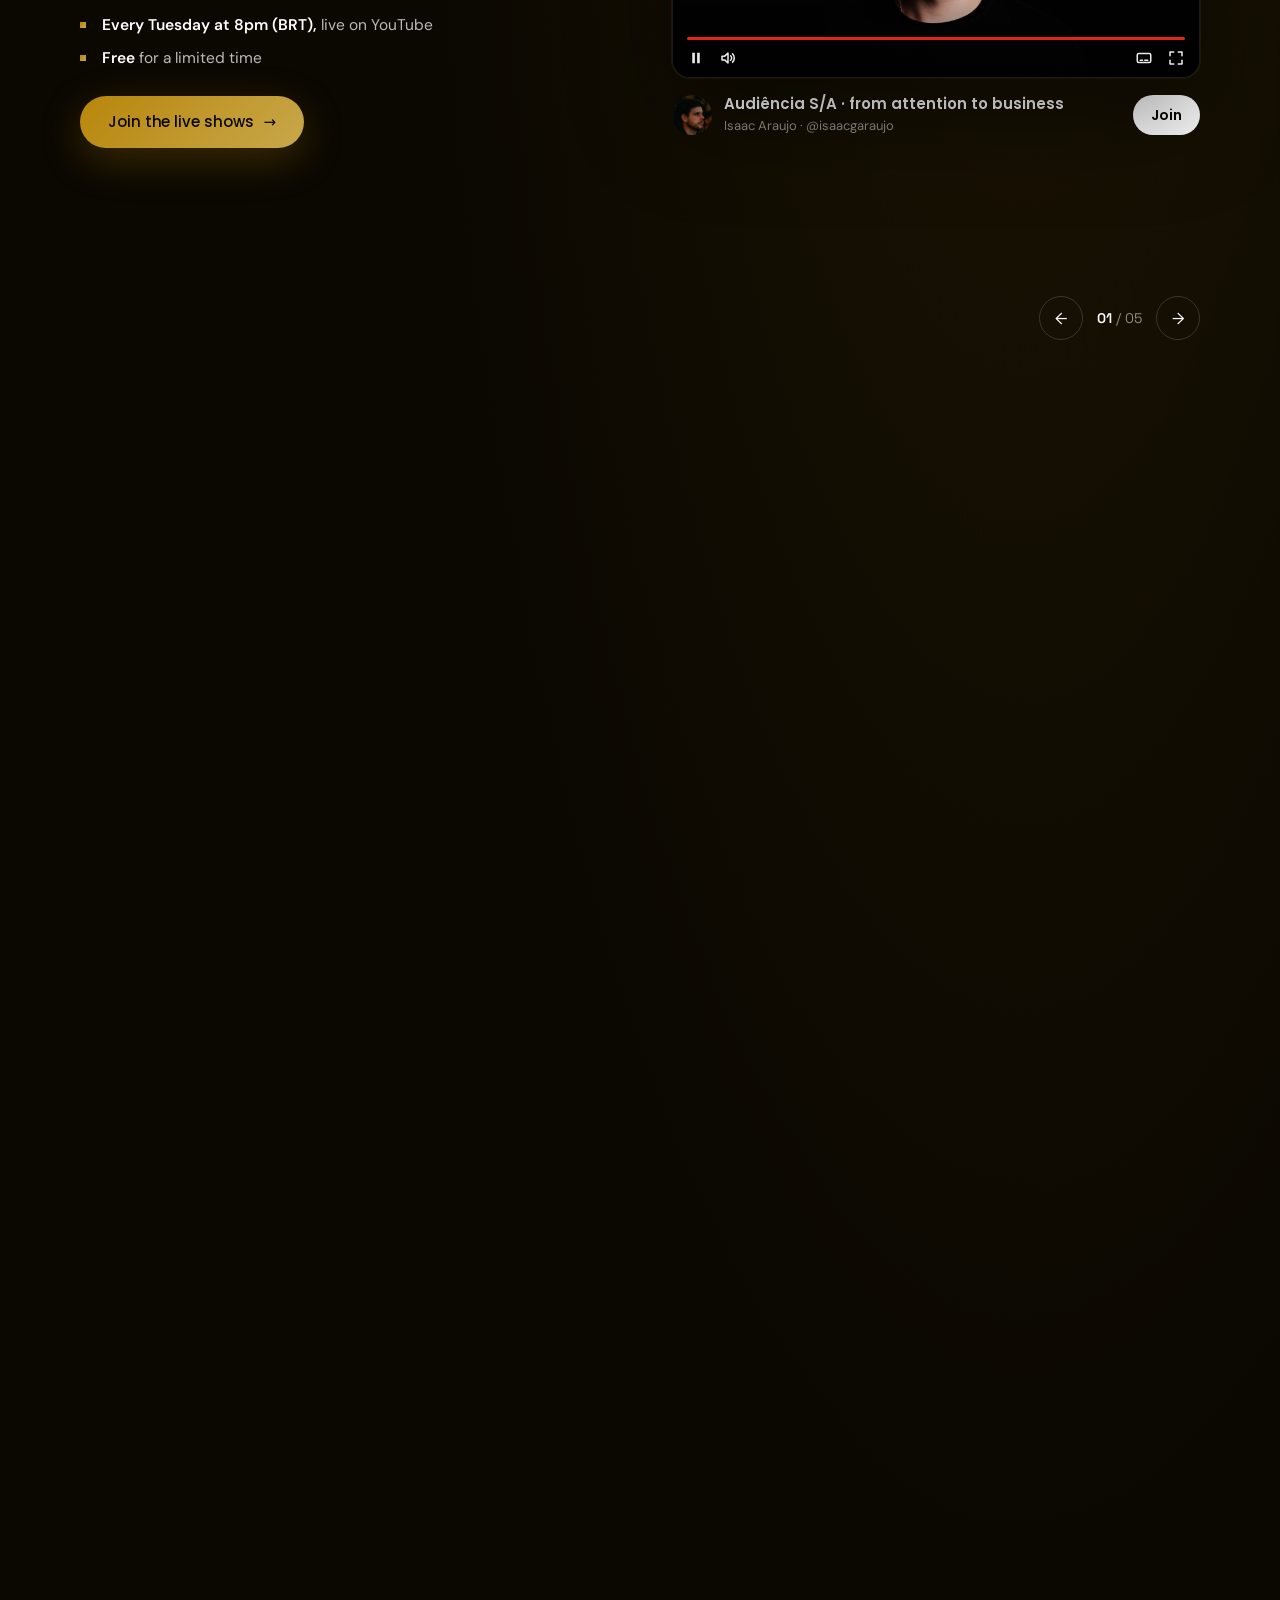
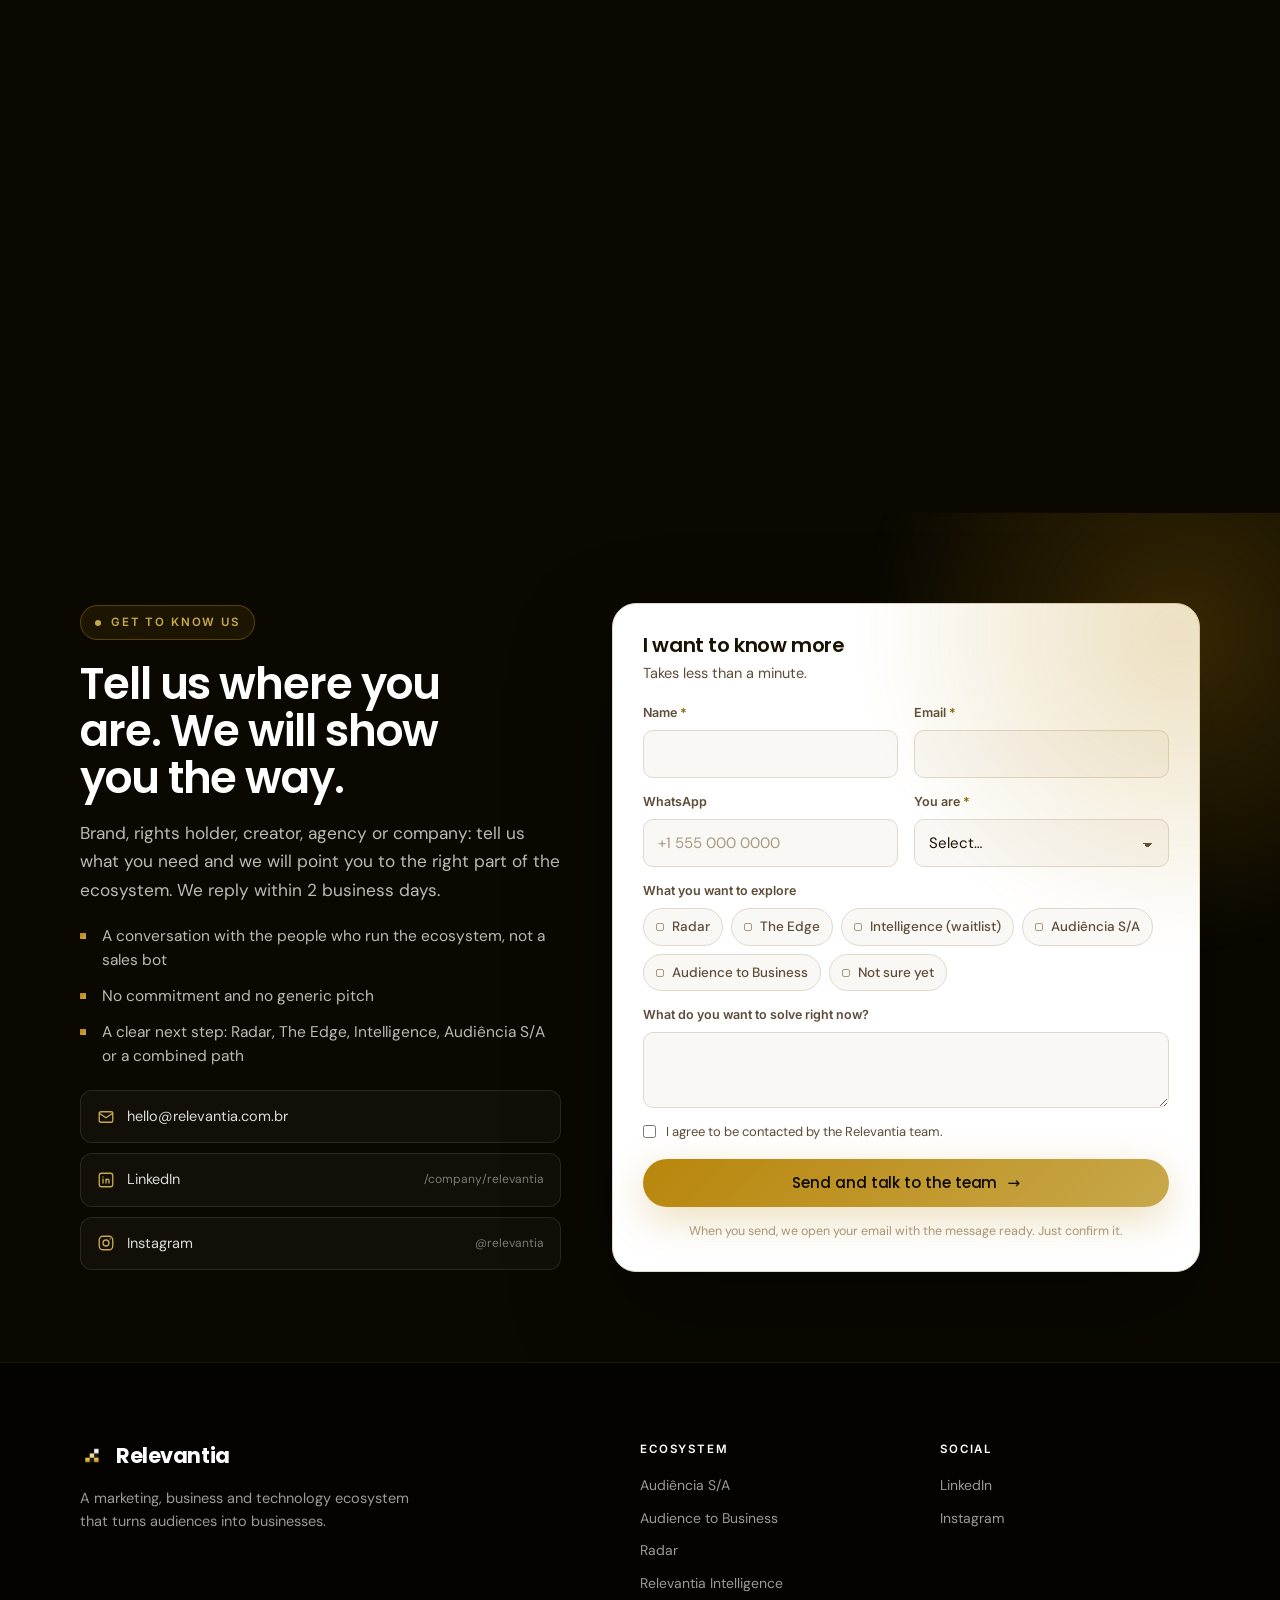
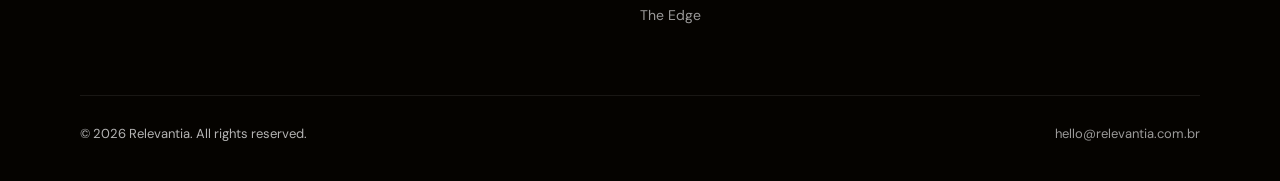
==== commit 3bf28fac: "Audience to Business: título do hero, escada dos cinco níveis e menos menções ao Isaac - Título "Aud" ====
--- a/index.html
+++ b/index.html
@@ -28,8 +28,8 @@
 <meta name="theme-color" content="#0A0800">
 <link rel="preconnect" href="https://fonts.googleapis.com">
 <link rel="preconnect" href="https://fonts.gstatic.com" crossorigin>
-<link href="https://fonts.googleapis.com/css2?family=Poppins:wght@500;600;700&family=DM+Sans:opsz,wght@9..40,400;9..40,500;9..40,600&family=Space+Grotesk:wght@500;600&family=Inter:wght@500;600&display=swap" rel="stylesheet">
-<link rel="stylesheet" href="./assets/css/relevantia.css?v=v12-8">
+<link href="https://fonts.googleapis.com/css2?family=Poppins:ital,wght@0,500;0,600;0,700;1,700&family=DM+Sans:opsz,wght@9..40,400;9..40,500;9..40,600&family=Space+Grotesk:wght@500;600&family=Inter:wght@500;600&display=swap" rel="stylesheet">
+<link rel="stylesheet" href="./assets/css/relevantia.css?v=v12-9">
 </head>
 <body>
 
@@ -170,9 +170,9 @@
       <article class="eco-slide" id="audience-to-business" aria-label="Audience to Business">
         <div class="container eco-grid">
           <div>
-            <span class="eco-product">Audience to Business</span>
-            <h2 data-i18n="eco.atb.title">Da audiência ao negócio, em dois meses</h2>
-            <p class="lead" data-i18n="eco.atb.lead">A formação ao vivo do Relevantia com Isaac Araújo para transformar sua audiência em receita recorrente, produto próprio e uma empresa de verdade.</p>
+            <span class="eco-product" data-i18n="eco.atb.eyebrow">Formação ao vivo</span>
+            <h2 class="atb-logo" aria-label="Audience to Business">Audience to <em>Business</em></h2>
+            <p class="lead" data-i18n="eco.atb.lead">Dois meses para levar sua audiência a receita recorrente, produto próprio e uma empresa de verdade.</p>
             <ul class="checks">
               <li data-i18n="eco.atb.b1"><strong>6 aulas ao vivo</strong> + 2 aulas bônus e formatura</li>
               <li data-i18n="eco.atb.b2"><strong>2 mentorias individuais</strong> com o Isaac</li>
@@ -183,24 +183,23 @@
             </div>
           </div>
           <div>
-            <a class="lab-vis atb-vis" href="/audience-to-business" aria-label="Conhecer a formação Audience to Business">
-              <div class="lab-back b2"></div>
-              <div class="lab-back"></div>
-              <div class="lab-card">
-                <div class="lab-top">
-                  <div class="t">
-                    <img class="atb-face" src="./assets/img/isaac-retrato.jpg" alt="" width="44" height="44" loading="lazy">
-                    <div><b>Audience to Business</b><small class="atb-by" data-i18n="eco.atb.by">com Isaac Araújo</small></div>
-                  </div>
-                  <span class="access atb-tag"><i></i><span data-i18n="eco.atb.tag">Turma 01</span></span>
-                </div>
-                <div class="lab-rows atb-rows">
-                  <div class="lab-row"><span class="sq"><svg viewBox="0 0 24 24" fill="none" stroke="currentColor" stroke-width="1.7" stroke-linecap="round" stroke-linejoin="round"><rect x="3" y="5" width="18" height="16" rx="2.5"/><path d="M3 10h18M8 3v4M16 3v4"/></svg></span><div><small data-i18n="eco.atb.f1">Duração</small><b data-i18n="eco.atb.f1v">2 meses</b></div></div>
-                  <div class="lab-row"><span class="sq"><svg viewBox="0 0 24 24" fill="none" stroke="currentColor" stroke-width="1.7" stroke-linecap="round" stroke-linejoin="round"><circle cx="12" cy="12" r="9"/><path d="m10 8.5 5 3.5-5 3.5z"/></svg></span><div><small data-i18n="eco.atb.f2">Aulas</small><b data-i18n="eco.atb.f2v">6 + 2 bônus</b></div></div>
-                  <div class="lab-row"><span class="sq"><svg viewBox="0 0 24 24" fill="none" stroke="currentColor" stroke-width="1.7" stroke-linecap="round" stroke-linejoin="round"><circle cx="9" cy="8" r="3.5"/><path d="M2.5 20a6.5 6.5 0 0113 0"/><path d="M16 4.5a3.5 3.5 0 010 7M18.5 14.5a6.5 6.5 0 013 5.5"/></svg></span><div><small data-i18n="eco.atb.f3">Mentorias</small><b data-i18n="eco.atb.f3v">2 com o Isaac</b></div></div>
-                </div>
-                <div class="lab-note"><svg width="14" height="14" viewBox="0 0 24 24" fill="none" stroke="currentColor" stroke-width="1.8" stroke-linecap="round" stroke-linejoin="round"><path d="M20 6 9 17l-5-5"/></svg><span data-i18n="eco.atb.note">Ao vivo, com formatura no fim</span></div>
-              </div>
+            <a class="atb-steps" href="/audience-to-business" aria-label="Os cinco níveis: concepção, audiência, monetização, diversificação e negócio. A maioria trava na audiência; a formação leva até o negócio.">
+              <ol class="atb-ol">
+                <li><span class="atb-lbl"><i>01</i><b data-i18n="eco.atb.l1">Concepção</b></span><span class="atb-bar"></span></li>
+                <li><span class="atb-lbl"><i>02</i><b data-i18n="eco.atb.l2">Audiência</b></span><span class="atb-bar"></span></li>
+                <li><span class="atb-lbl"><i>03</i><b data-i18n="eco.atb.l3">Monetização</b></span><span class="atb-bar"></span></li>
+                <li><span class="atb-lbl"><i>04</i><b data-i18n="eco.atb.l4">Diversificação</b></span><span class="atb-bar"></span></li>
+                <li><span class="atb-lbl"><i>05</i><b data-i18n="eco.atb.l5">Negócio</b></span><span class="atb-bar"></span></li>
+              </ol>
+              <svg class="atb-fx" aria-hidden="true">
+                <defs>
+                  <marker id="atb-head" viewBox="0 0 10 10" refX="6" refY="5" markerWidth="5" markerHeight="5" orient="auto-start-reverse"><path d="M0 0 L10 5 L0 10 z" fill="#E8C96A"/></marker>
+                  <mask id="atb-mask" maskUnits="userSpaceOnUse"><path class="atb-reveal" pathLength="1" fill="none" stroke="#fff" stroke-width="22" stroke-linecap="round"/></mask>
+                </defs>
+                <path class="atb-circle" pathLength="1" fill="none"/>
+                <g mask="url(#atb-mask)"><path class="atb-arrow" fill="none" marker-end="url(#atb-head)"/></g>
+              </svg>
+              <span class="atb-legend"><span class="r" data-i18n="eco.atb.stuck">A maioria trava na audiência</span><span class="g" data-i18n="eco.atb.goal">A formação leva até o negócio</span></span>
             </a>
           </div>
         </div>
@@ -486,9 +485,10 @@
   </div>
 </footer>
 
-<script src="./assets/js/i18n-v5.js?v=v12-8"></script>
-<script src="./assets/js/main.js?v=v12-8"></script>
-<script src="./assets/js/eco.js?v=v12-8"></script>
-<script src="./assets/js/prodline.js?v=v12-8"></script>
+<script src="./assets/js/i18n-v5.js?v=v12-9"></script>
+<script src="./assets/js/main.js?v=v12-9"></script>
+<script src="./assets/js/eco.js?v=v12-9"></script>
+<script src="./assets/js/atb.js?v=v12-9" defer></script>
+<script src="./assets/js/prodline.js?v=v12-9"></script>
 </body>
 </html>
--- a/assets/css/relevantia.css
+++ b/assets/css/relevantia.css
@@ -1185,18 +1185,42 @@
 .sk + .sk { margin-top: 8px; width: 60%; }
 @keyframes sk { to { background-position: -200% 0; } }
 .lab-note { position: relative; margin-top: 16px; font-family: var(--font-display); font-size: 11px; letter-spacing: .06em; text-transform: uppercase; color: var(--gray-3); display: flex; align-items: center; gap: 8px; }
-/* Audience to Business: card no lugar do antigo Lab, clicável para a página da formação */
-.atb-vis { display: block; color: inherit; text-decoration: none; }
-.atb-vis .lab-card { transition: transform .5s var(--ease, ease), border-color .4s; }
-.atb-vis:hover .lab-card { transform: translateY(-4px); border-color: rgba(232,201,106,0.6); }
-.atb-face { width: 44px; height: 44px; border-radius: 12px; object-fit: cover; object-position: 50% 18%; filter: grayscale(1); border: 1px solid rgba(232,201,106,0.35); }
-.atb-by { display: block; margin-top: 2px; font-size: 12px; color: var(--gray-3); }
-.atb-tag { color: #E8C96A; background: rgba(184,134,11,0.12); border-color: rgba(232,201,106,0.45); }
-.atb-tag i { background: #E8C96A; }
-.atb-rows .sq { display: grid; place-items: center; color: #E8C96A; }
-.atb-rows .sq svg { width: 18px; height: 18px; }
-.atb-rows .lab-row small { display: block; font-family: var(--font-display); font-size: 10.5px; letter-spacing: .1em; text-transform: uppercase; color: var(--gray-3); }
-.atb-rows .lab-row b { display: block; margin-top: 2px; font-family: var(--font-heading); font-weight: 600; font-size: 16px; color: #fff; }
+/* Audience to Business (no lugar do antigo Lab): título no estilo do hero da formação + escada dos cinco níveis */
+.eco-slide h2.atb-logo { font-weight: 700; font-size: clamp(36px, 4.4vw, 60px); line-height: 1; letter-spacing: -0.04em; }
+.atb-logo em { display: block; font-style: italic; padding-right: .08em; background: linear-gradient(180deg, #F1E6C2 0%, #E8D9A8 55%, #D9C487 100%); -webkit-background-clip: text; background-clip: text; -webkit-text-fill-color: transparent; }
+.atb-steps { position: relative; display: block; max-width: 520px; margin-left: auto; color: inherit; text-decoration: none; }
+.atb-ol { list-style: none; margin: 0; padding: 0; display: grid; grid-template-columns: repeat(5, 1fr); gap: 8px; align-items: end; height: clamp(230px, 24vw, 300px); }
+.atb-ol li { display: flex; flex-direction: column; justify-content: flex-end; height: 100%; min-width: 0; }
+.atb-lbl { padding: 0 2px 10px; }
+.atb-lbl i { display: block; font-style: normal; font-family: var(--font-display); font-size: 10.5px; letter-spacing: .12em; color: var(--gold-light); }
+.atb-lbl b { display: block; margin-top: 2px; font-family: var(--font-heading); font-weight: 600; font-size: clamp(11px, 1vw, 14px); line-height: 1.2; color: #fff; hyphens: auto; -webkit-hyphens: auto; overflow-wrap: anywhere; }
+.atb-bar { display: block; border-radius: 12px 12px 0 0; background: linear-gradient(180deg, rgba(232,201,106,0.16), rgba(232,201,106,0.04)); border: 1px solid rgba(232,201,106,0.22); border-bottom: 0; height: 0; transition: height 1.1s var(--ease, cubic-bezier(.22,1,.36,1)); }
+.atb-steps.in li:nth-child(1) .atb-bar { height: 16%; transition-delay: .1s; }
+.atb-steps.in li:nth-child(2) .atb-bar { height: 32%; transition-delay: .22s; }
+.atb-steps.in li:nth-child(3) .atb-bar { height: 48%; transition-delay: .34s; }
+.atb-steps.in li:nth-child(4) .atb-bar { height: 64%; transition-delay: .46s; }
+.atb-steps.in li:nth-child(5) .atb-bar { height: 84%; transition-delay: .58s; background: linear-gradient(135deg, #B8860B, #E8C96A); border-color: transparent; box-shadow: 0 18px 50px rgba(184,134,11,0.35); }
+.atb-fx { position: absolute; inset: 0; width: 100%; height: 100%; overflow: visible; pointer-events: none; }
+.atb-circle { stroke: #F0565B; stroke-width: 2.5; stroke-linecap: round; stroke-dasharray: 1; stroke-dashoffset: 1; }
+.atb-steps.fx .atb-circle { animation: atbDraw .9s cubic-bezier(.6,0,.3,1) .3s forwards; }
+.atb-arrow { stroke: #E8C96A; stroke-width: 2.5; stroke-linecap: round; stroke-dasharray: 7 9; }
+.atb-reveal { stroke-dasharray: 1; stroke-dashoffset: 1; }
+.atb-steps.fx .atb-reveal { animation: atbDraw 1.2s cubic-bezier(.5,0,.3,1) 1.1s forwards; }
+@keyframes atbDraw { to { stroke-dashoffset: 0; } }
+.atb-legend { display: flex; flex-wrap: wrap; gap: 8px 18px; margin-top: 16px; padding-top: 14px; border-top: 1px solid rgba(255,255,255,0.08); font-family: var(--font-display); font-size: 11px; letter-spacing: .08em; text-transform: uppercase; color: var(--gray-3); }
+.atb-legend span { display: inline-flex; align-items: center; gap: 8px; }
+.atb-legend .r::before { content: ''; width: 10px; height: 10px; border-radius: 50%; border: 2px solid #F0565B; }
+.atb-legend .g::before { content: ''; width: 16px; height: 0; border-top: 2px dashed #E8C96A; }
+@media (max-width: 960px) {
+  .atb-steps { max-width: none; margin: 0; }
+  .atb-ol { height: 210px; gap: 6px; }
+  .atb-lbl i { font-size: 9.5px; }
+  .atb-legend { margin-top: 12px; padding-top: 10px; font-size: 10px; gap: 6px 14px; }
+}
+@media (prefers-reduced-motion: reduce) {
+  .atb-bar { transition: none; }
+  .atb-circle, .atb-reveal { stroke-dashoffset: 0; animation: none !important; }
+}
 
 /* ═════════ MOCKUP DO INTELLIGENCE (chat) ═════════ */
 .ichat-wrap { position: relative; max-width: 480px; margin-left: auto; padding: 10px 0; }
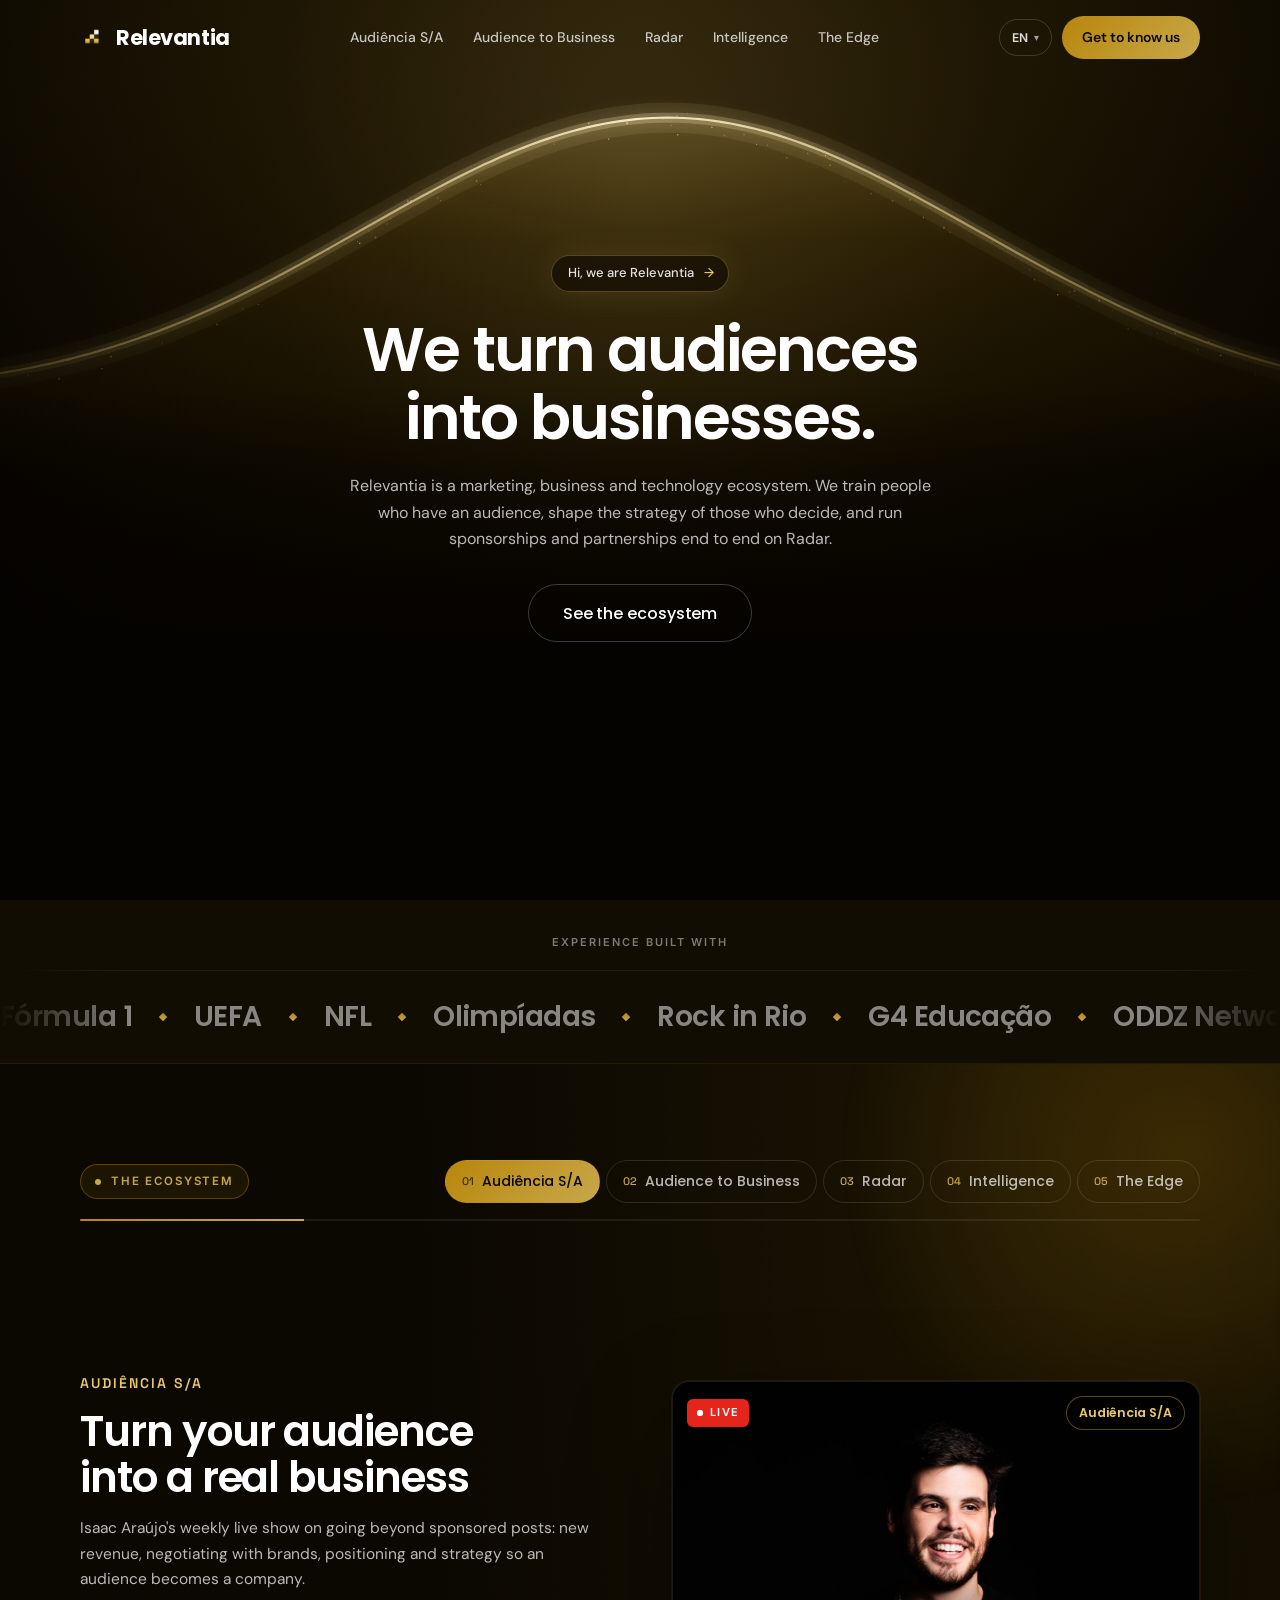
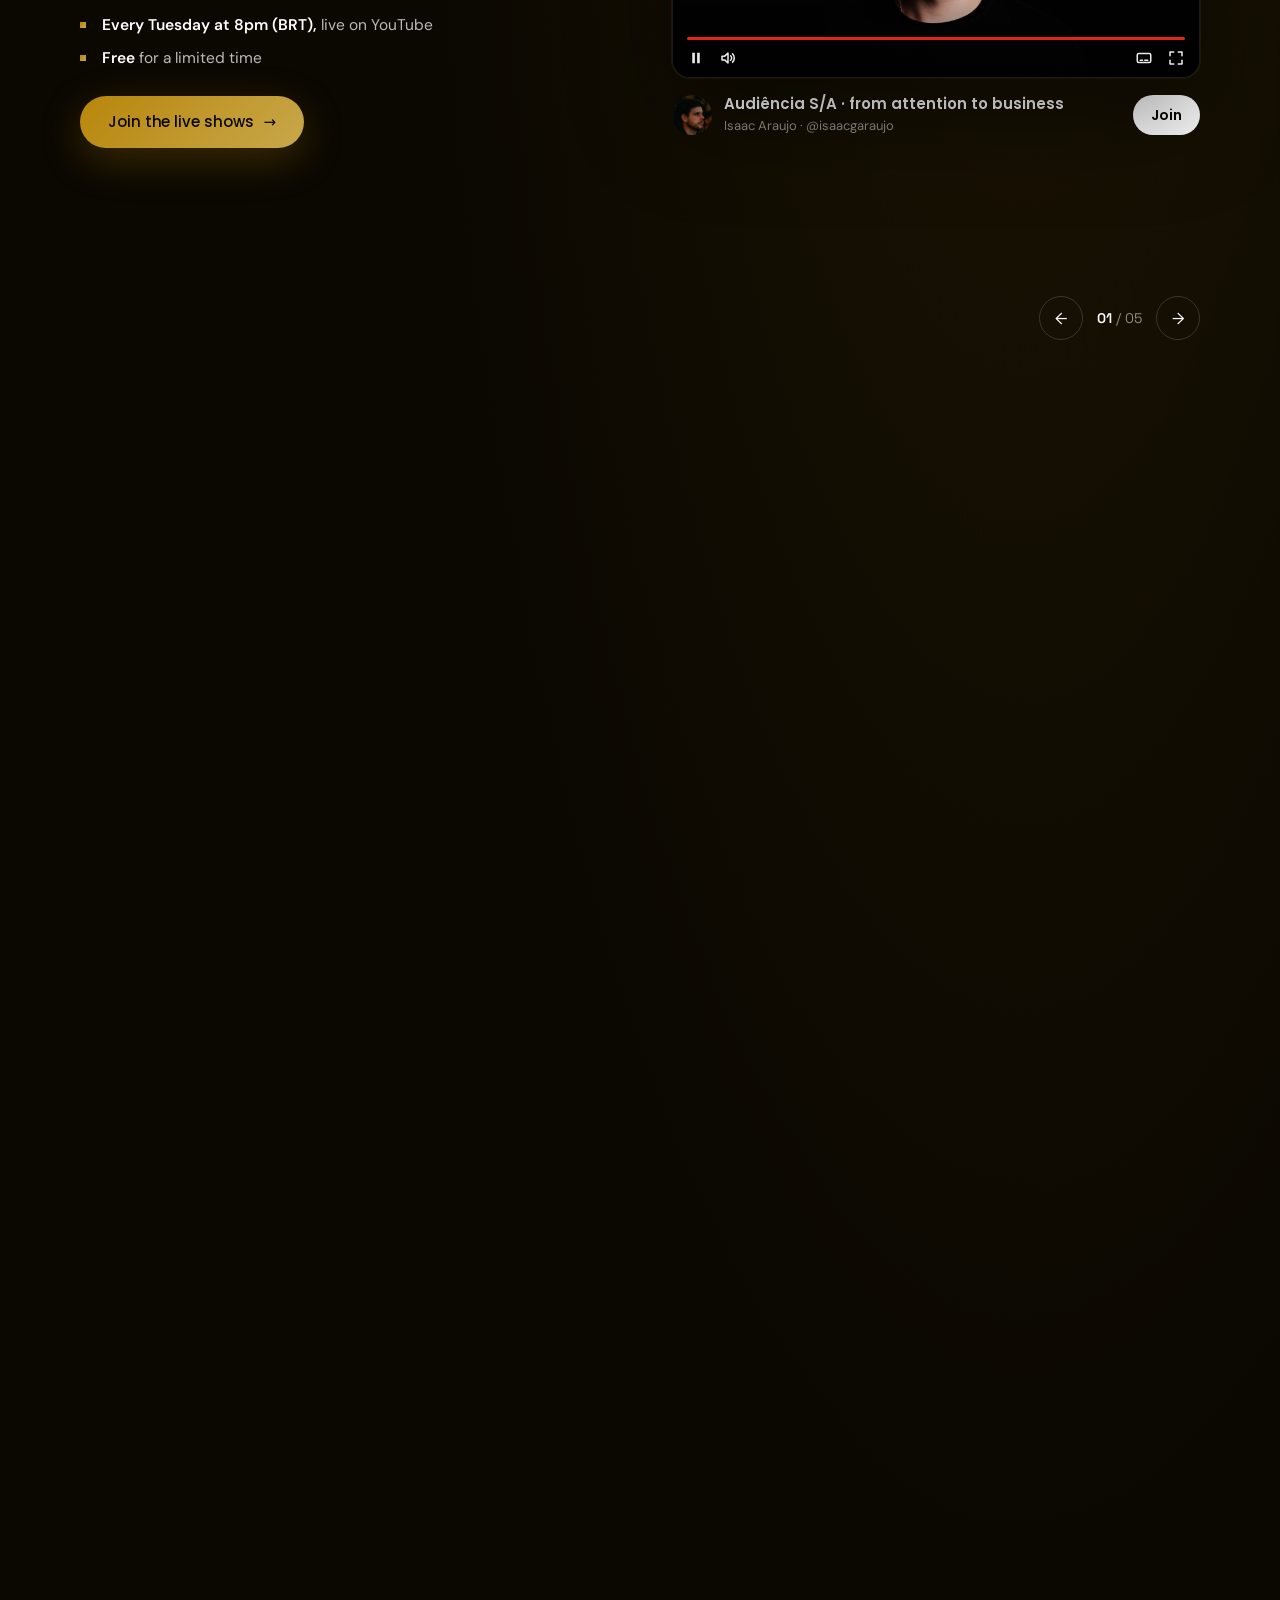
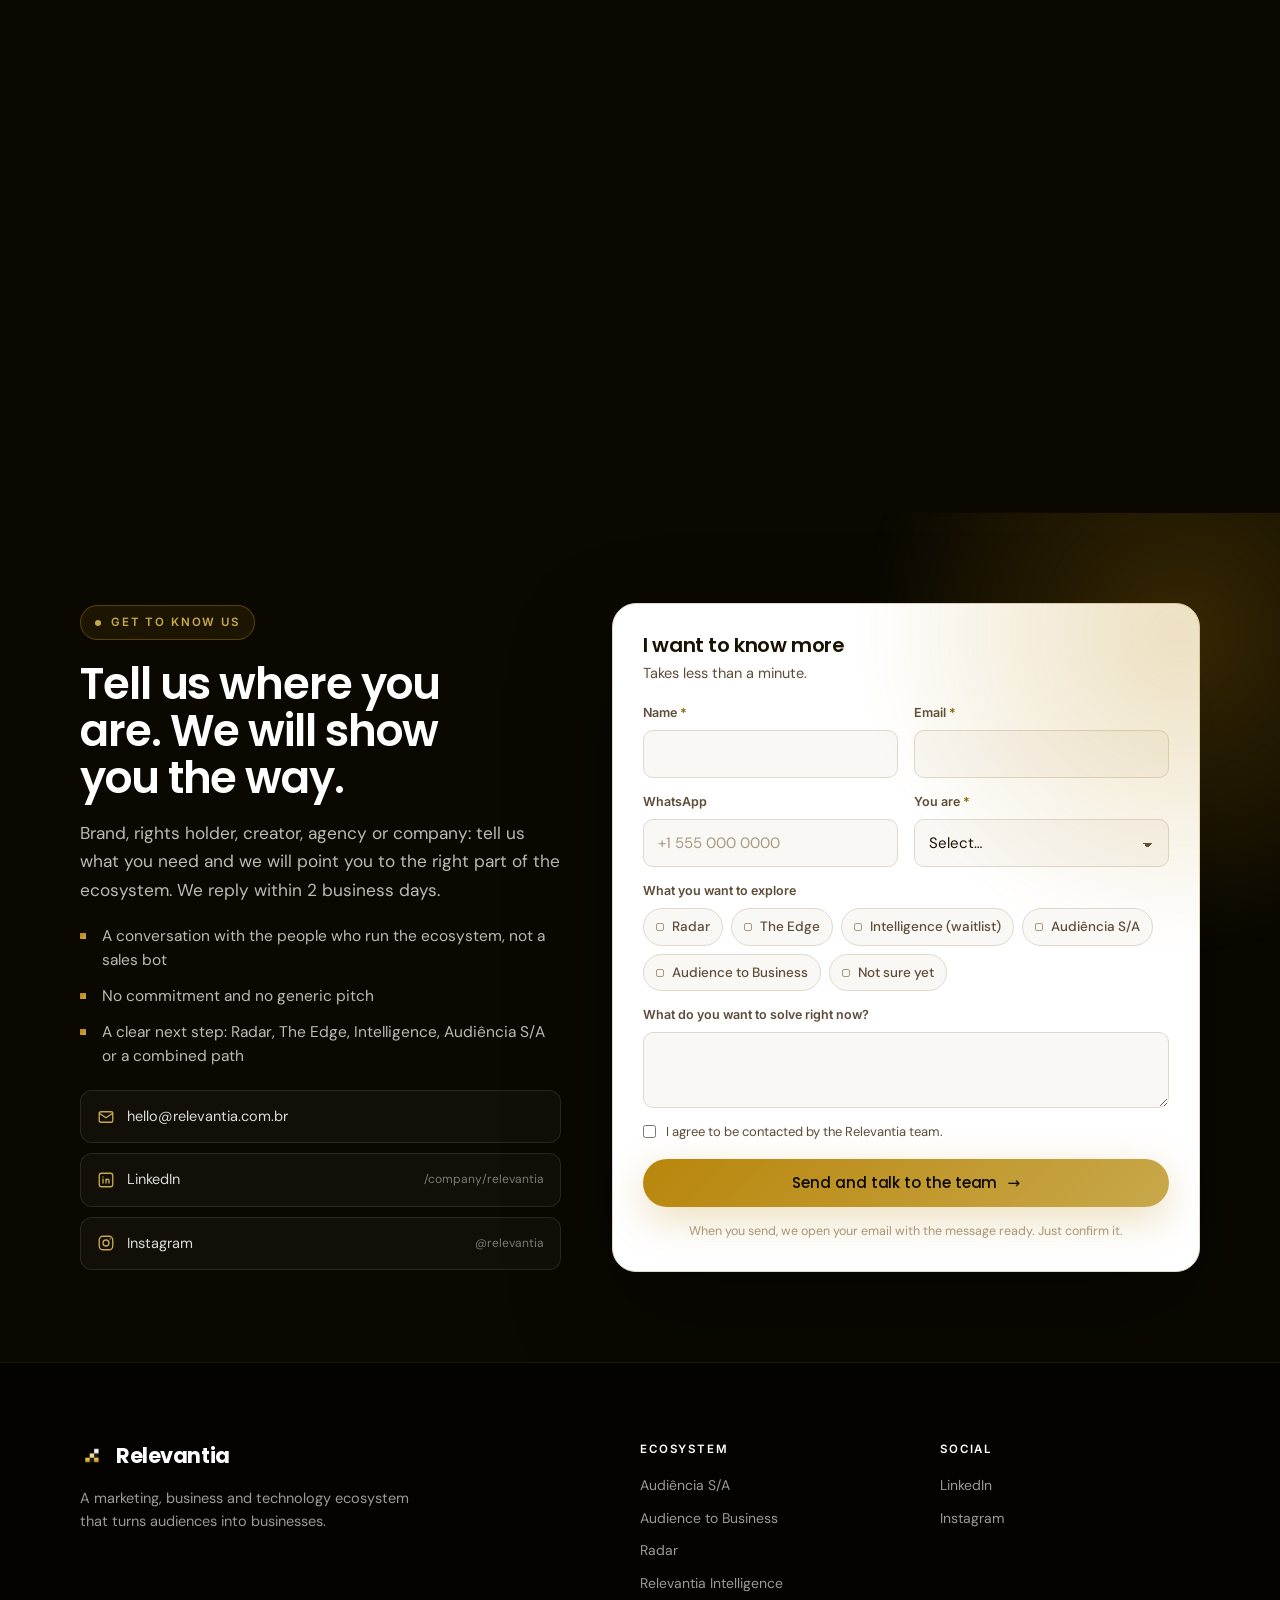
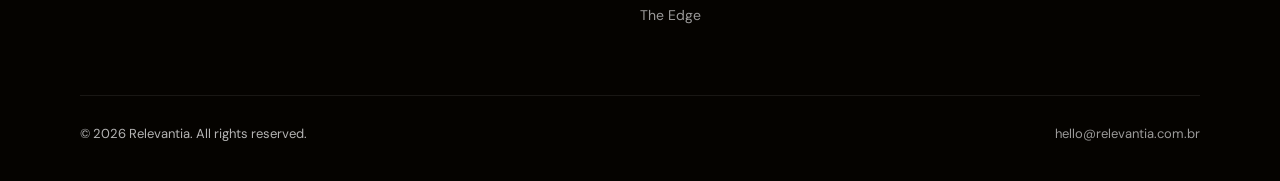
==== commit baae0fd7: "Favicon padrão: 32px, 512px e ícone de 180px para iPhone, com a mesma margem em todos os sites Co-Au" ====
--- a/index.html
+++ b/index.html
@@ -3,10 +3,11 @@
 <head>
 <meta charset="utf-8">
 <meta name="viewport" content="width=device-width,initial-scale=1">
+<link rel="icon" type="image/png" sizes="32x32" href="./assets/favicon/favicon-32.png">
+<link rel="icon" type="image/png" sizes="512x512" href="./assets/favicon/favicon-512.png">
+<link rel="apple-touch-icon" sizes="180x180" href="./assets/favicon/apple-touch-icon.png">
 <title>Relevantia | Fazemos audiências virarem negócios</title>
 <meta name="description" content="Ecossistema de marketing, negócios e tecnologia. Radar, Relevantia Intelligence, The Edge e Audiência S/A." data-i18n-meta="eco.meta.desc">
-<link rel="icon" type="image/png" href="./assets/logos/mark-1.png">
-<link rel="apple-touch-icon" href="./assets/logos/mark-1.png">
 <link rel="canonical" href="https://relevantia.com.br/">
 <!-- Preview de compartilhamento (WhatsApp, LinkedIn, iMessage, X…). Imagem gerada de tools/og/og.html -->
 <meta property="og:type" content="website">
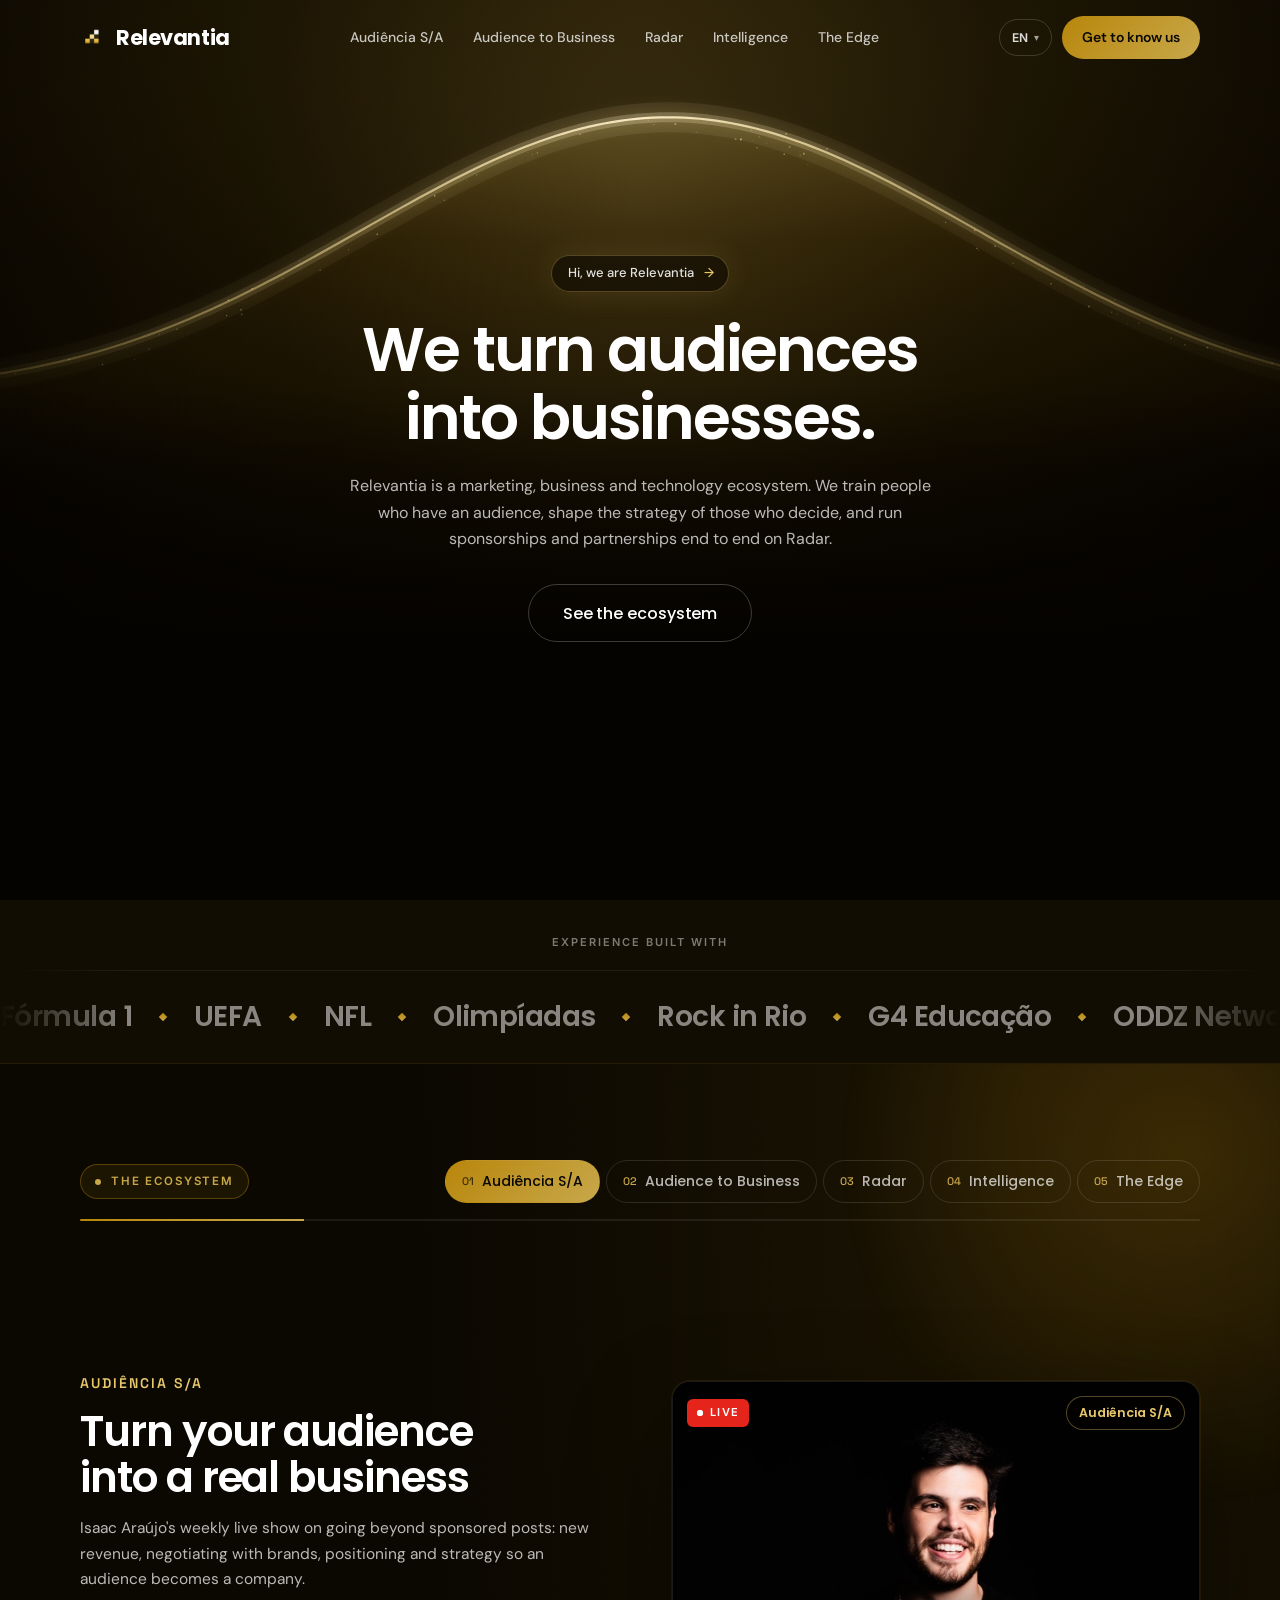
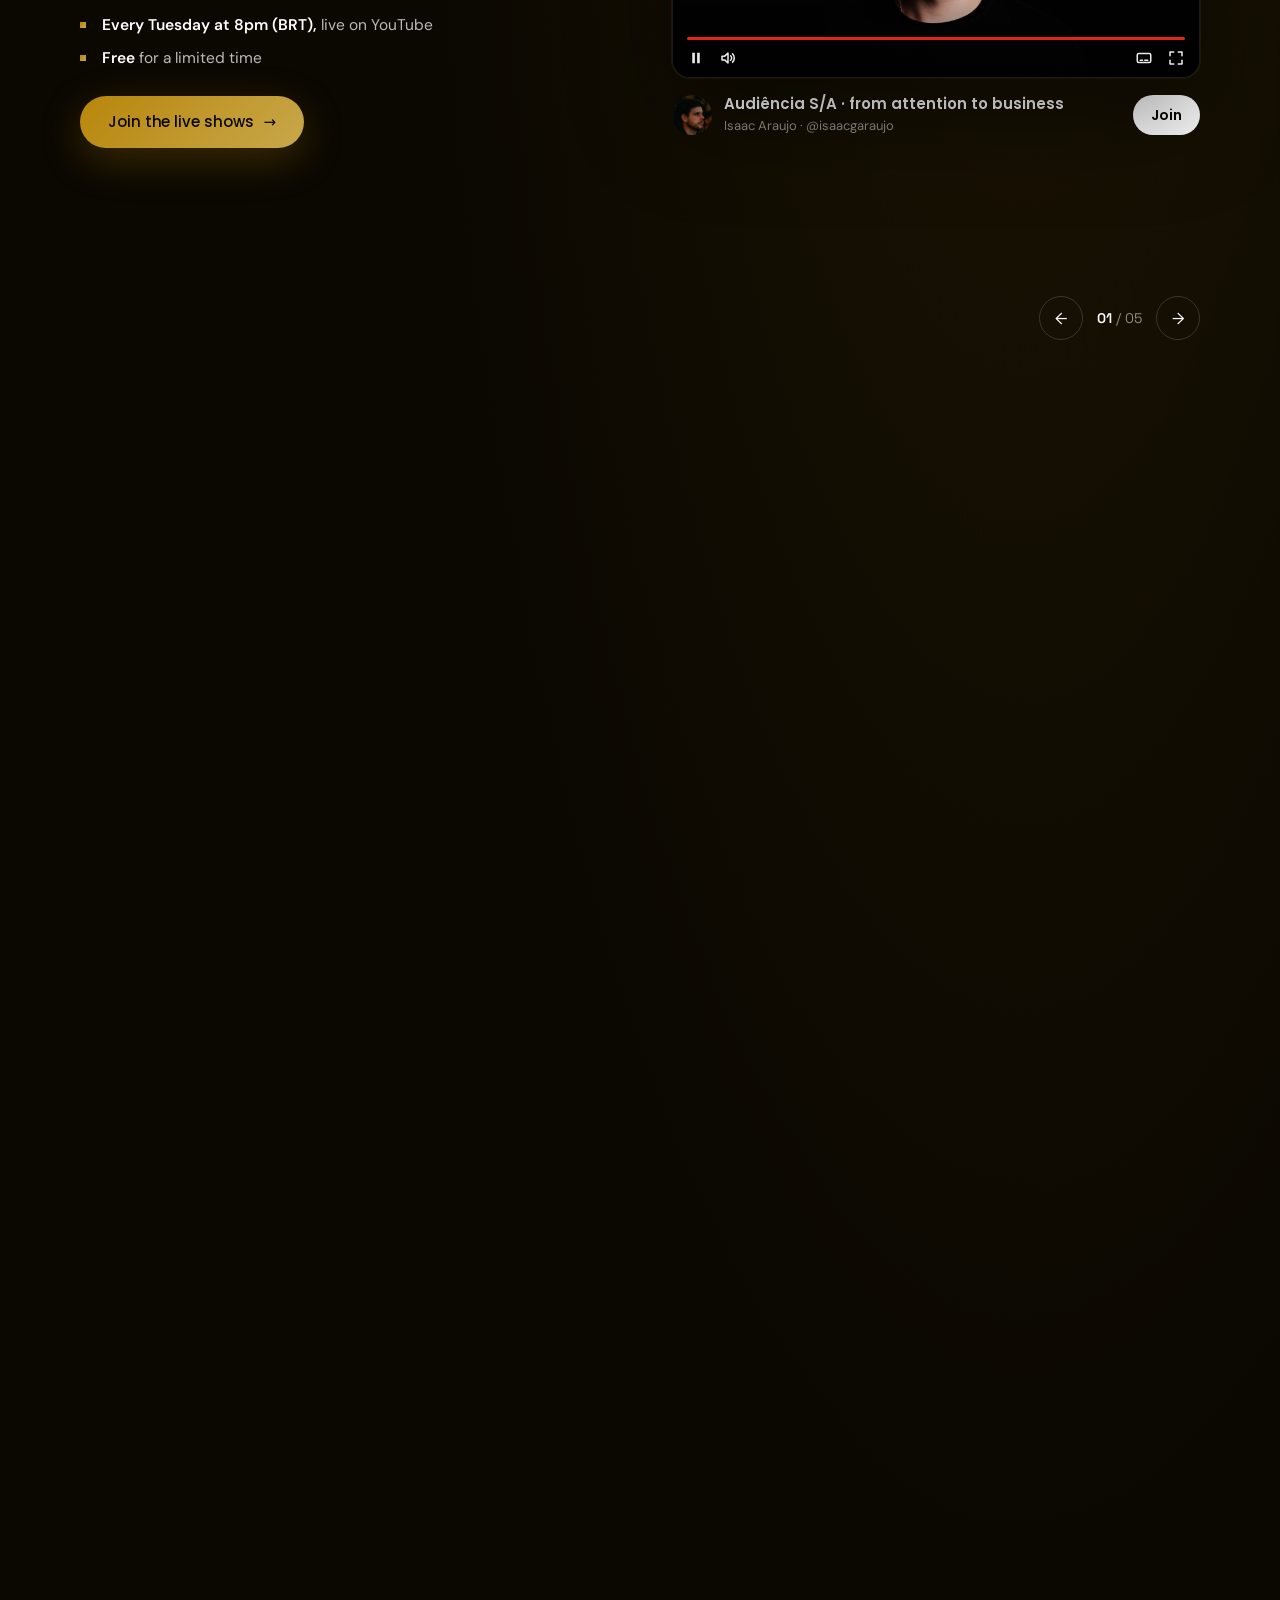
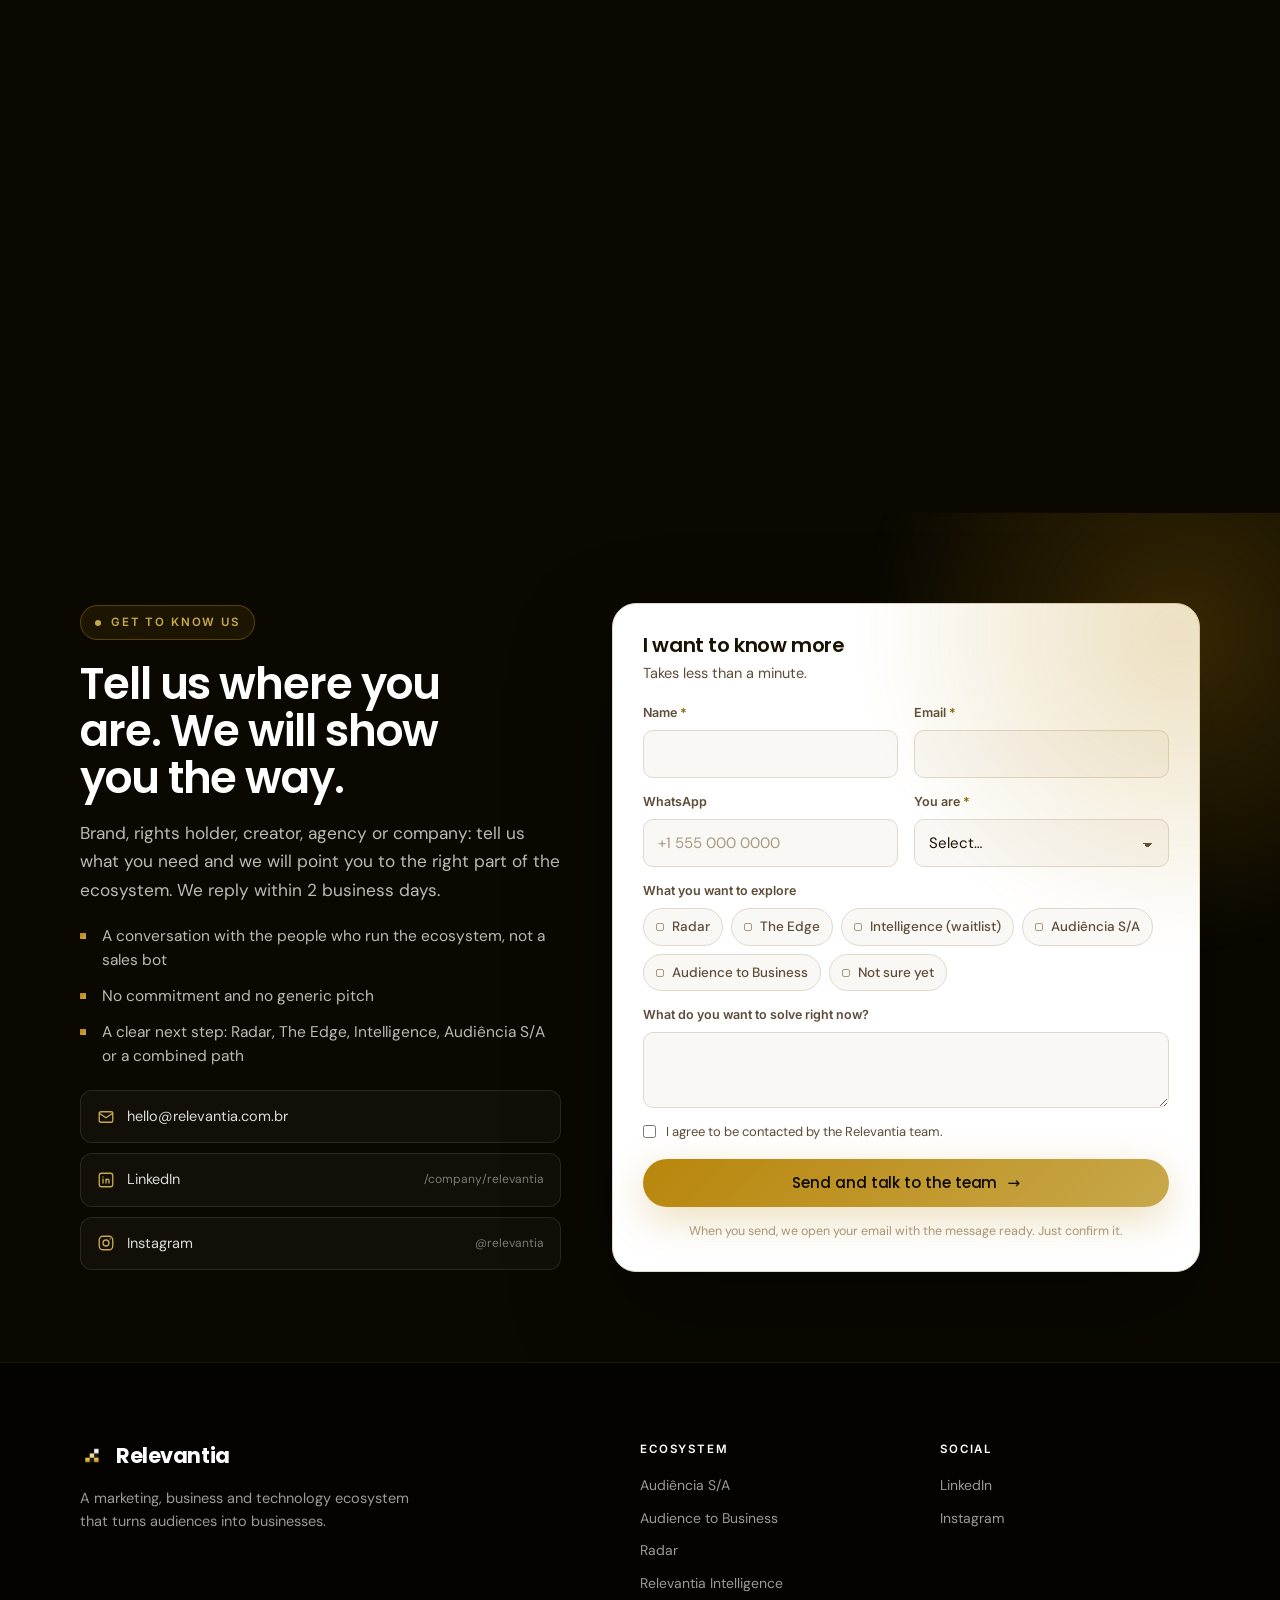
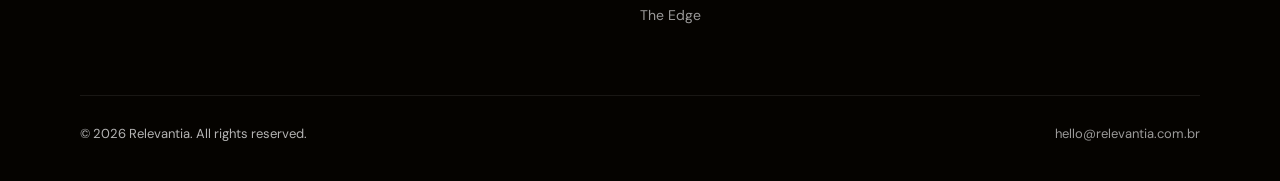
==== commit 41ca32ea: "Página do Relevantia Intelligence em /intelligence Página própria no lugar do redirecionamento para " ====
--- a/index.html
+++ b/index.html
@@ -30,7 +30,7 @@
 <link rel="preconnect" href="https://fonts.googleapis.com">
 <link rel="preconnect" href="https://fonts.gstatic.com" crossorigin>
 <link href="https://fonts.googleapis.com/css2?family=Poppins:ital,wght@0,500;0,600;0,700;1,700&family=DM+Sans:opsz,wght@9..40,400;9..40,500;9..40,600&family=Space+Grotesk:wght@500;600&family=Inter:wght@500;600&display=swap" rel="stylesheet">
-<link rel="stylesheet" href="./assets/css/relevantia.css?v=v12-9">
+<link rel="stylesheet" href="./assets/css/relevantia.css?v=v12-10">
 </head>
 <body>
 
@@ -287,6 +287,7 @@
             <div class="product-cta">
               <a href="#contato" class="btn btn-primary" data-interest="intelligence"><span data-i18n="eco.intel.cta">Entrar na lista de espera</span><span class="arrow" aria-hidden="true">→</span></a>
             </div>
+            <a href="/intelligence" class="link-arrow eco-more" data-i18n="eco.intel.more">Conhecer o Intelligence</a>
           </div>
           <div>
             <div class="ichat-wrap" aria-hidden="true">
@@ -470,7 +471,7 @@
         <a href="#audiencia">Audiência S/A</a>
         <a href="/audience-to-business">Audience to Business</a>
         <a href="https://radar-relevantia.com.br/">Radar</a>
-        <a href="#intelligence">Relevantia Intelligence</a>
+        <a href="/intelligence">Relevantia Intelligence</a>
         <a href="#the-edge">The Edge</a>
       </div>
       <div>
@@ -486,10 +487,10 @@
   </div>
 </footer>
 
-<script src="./assets/js/i18n-v5.js?v=v12-9"></script>
-<script src="./assets/js/main.js?v=v12-9"></script>
-<script src="./assets/js/eco.js?v=v12-9"></script>
-<script src="./assets/js/atb.js?v=v12-9" defer></script>
-<script src="./assets/js/prodline.js?v=v12-9"></script>
+<script src="./assets/js/i18n-v5.js?v=v12-10"></script>
+<script src="./assets/js/main.js?v=v12-10"></script>
+<script src="./assets/js/eco.js?v=v12-10"></script>
+<script src="./assets/js/atb.js?v=v12-10" defer></script>
+<script src="./assets/js/prodline.js?v=v12-10"></script>
 </body>
 </html>
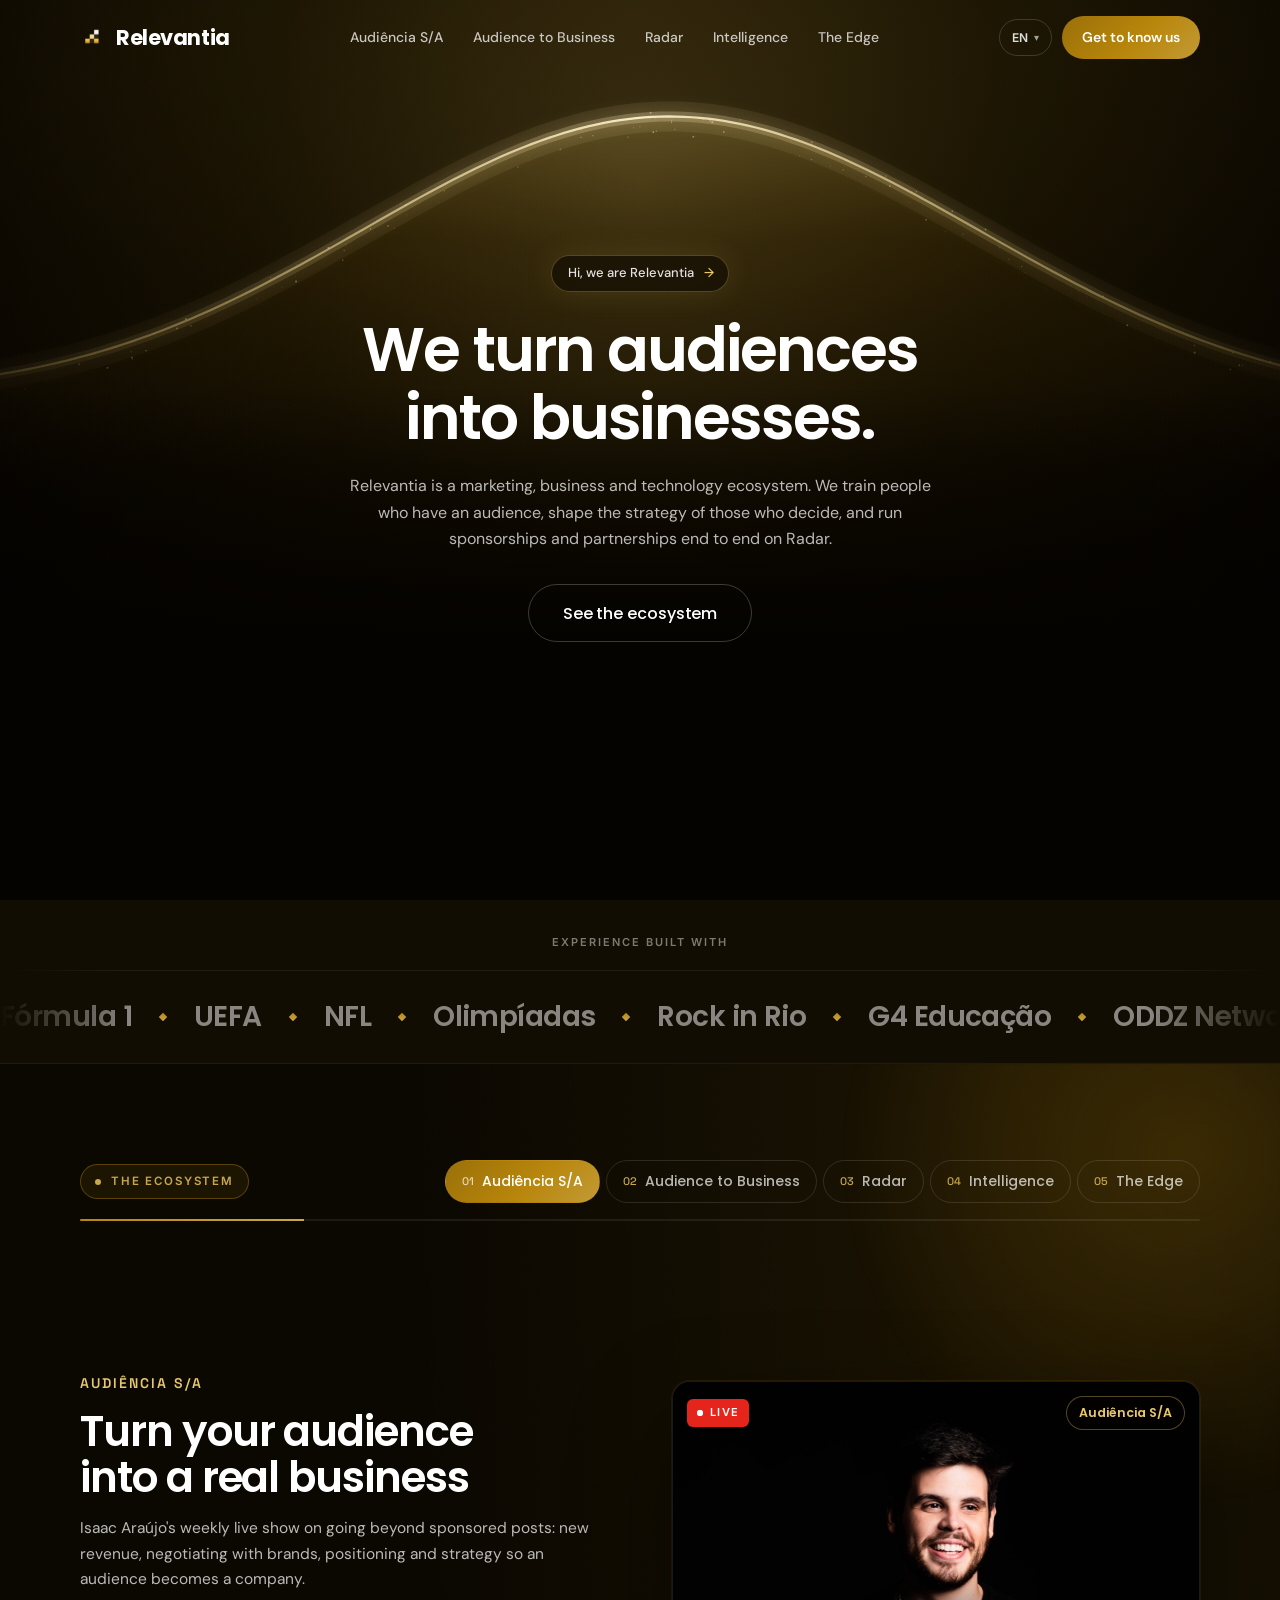
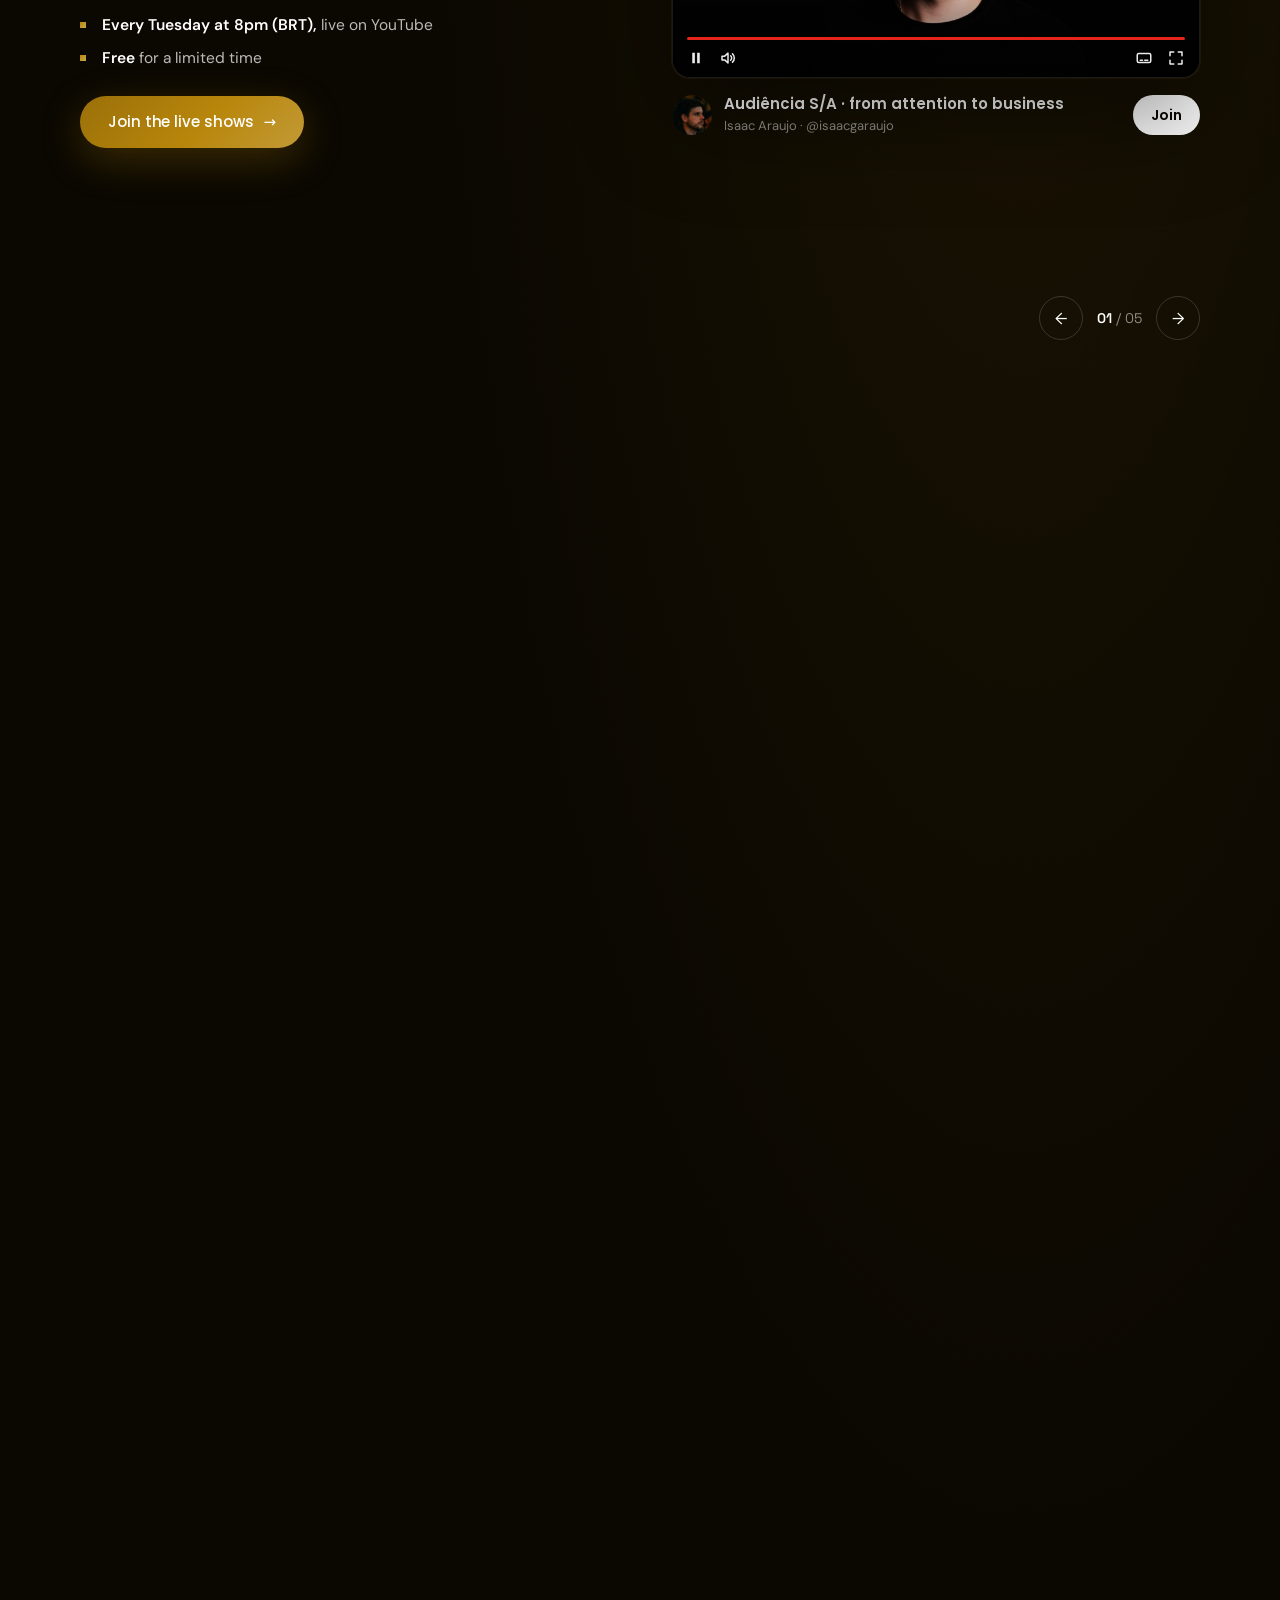
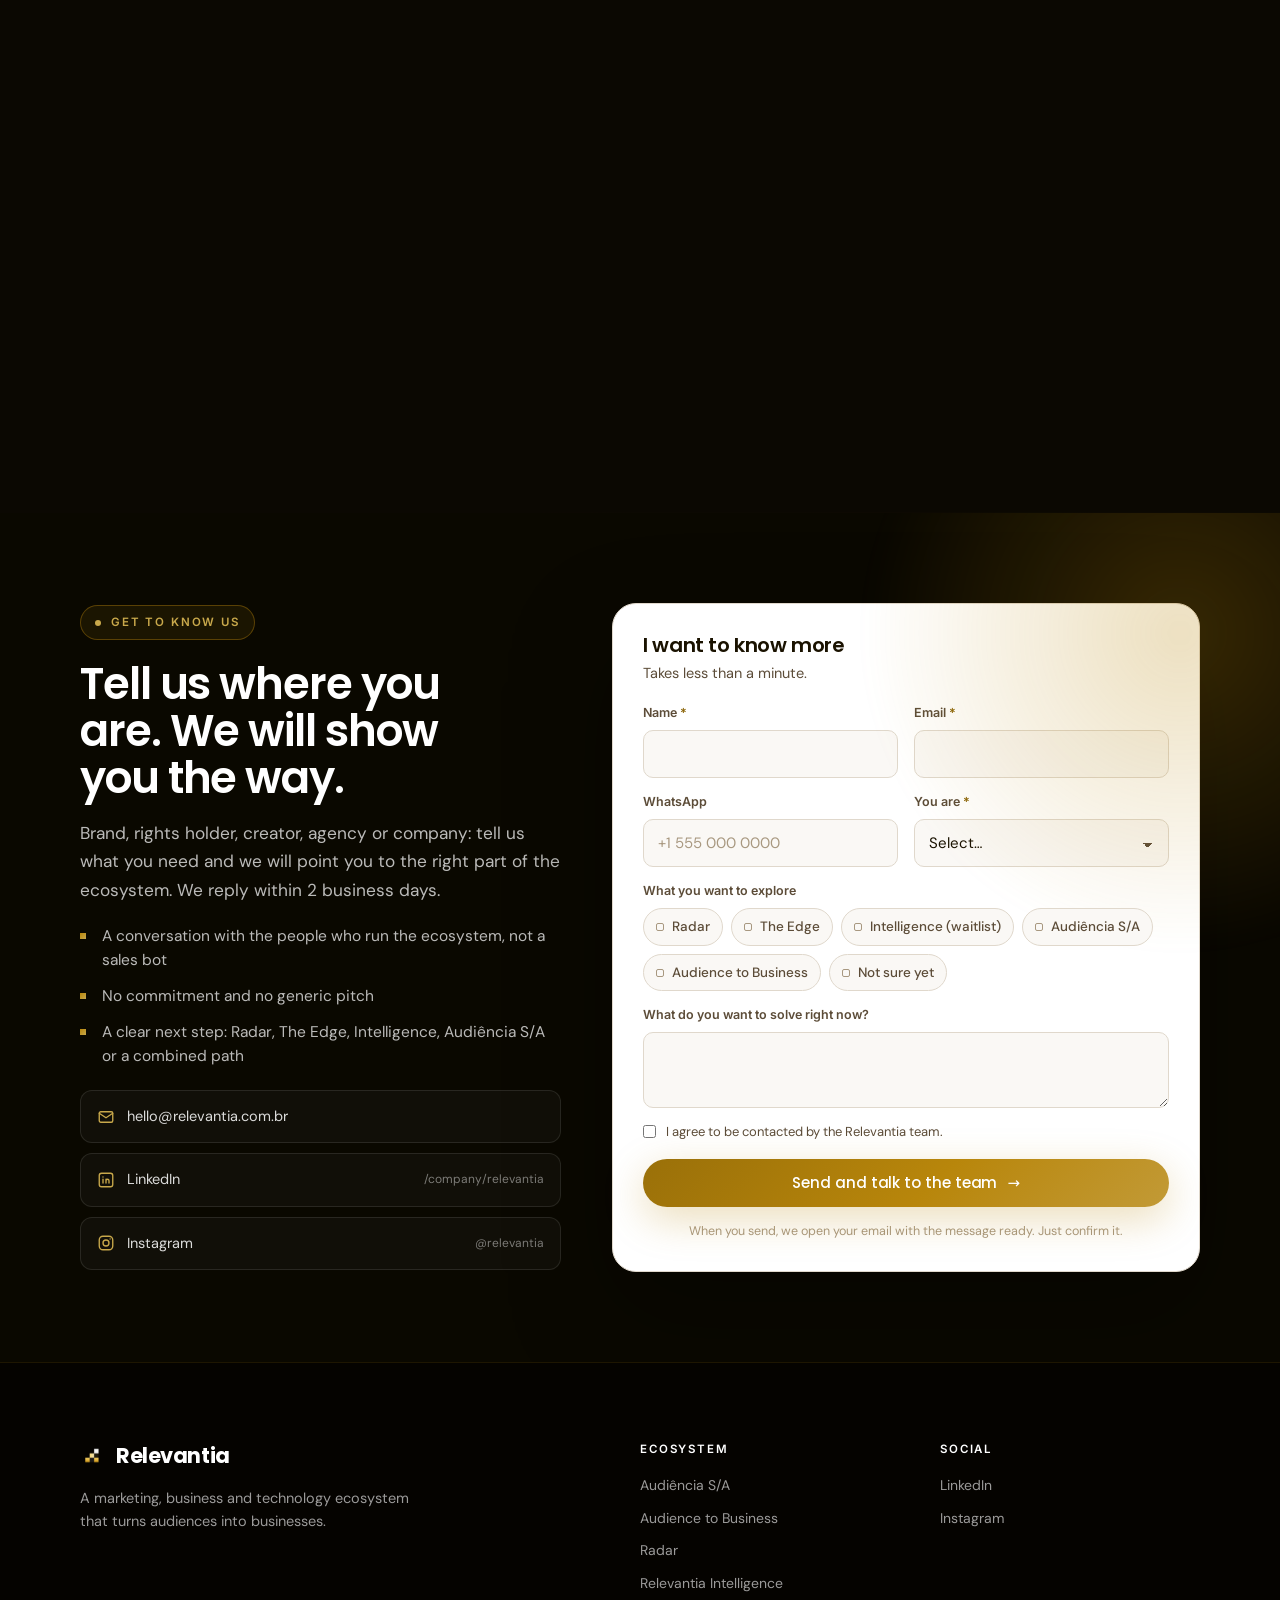
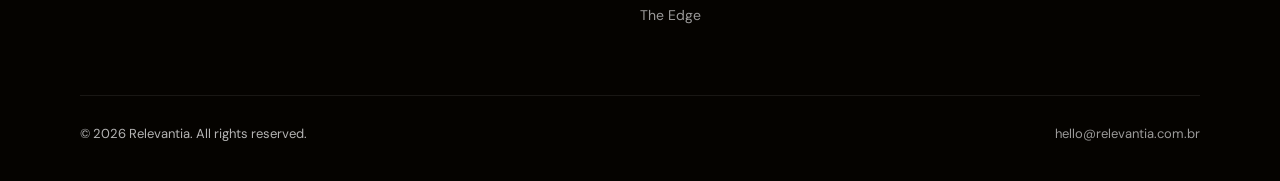
==== commit 68df1c16: "Intelligence em preto e prata e botões dourados com texto branco - Site inteiro: botões, selos e aba" ====
--- a/index.html
+++ b/index.html
@@ -30,7 +30,7 @@
 <link rel="preconnect" href="https://fonts.googleapis.com">
 <link rel="preconnect" href="https://fonts.gstatic.com" crossorigin>
 <link href="https://fonts.googleapis.com/css2?family=Poppins:ital,wght@0,500;0,600;0,700;1,700&family=DM+Sans:opsz,wght@9..40,400;9..40,500;9..40,600&family=Space+Grotesk:wght@500;600&family=Inter:wght@500;600&display=swap" rel="stylesheet">
-<link rel="stylesheet" href="./assets/css/relevantia.css?v=v12-10">
+<link rel="stylesheet" href="./assets/css/relevantia.css?v=v12-11">
 </head>
 <body>
 
@@ -487,10 +487,10 @@
   </div>
 </footer>
 
-<script src="./assets/js/i18n-v5.js?v=v12-10"></script>
-<script src="./assets/js/main.js?v=v12-10"></script>
-<script src="./assets/js/eco.js?v=v12-10"></script>
-<script src="./assets/js/atb.js?v=v12-10" defer></script>
-<script src="./assets/js/prodline.js?v=v12-10"></script>
+<script src="./assets/js/i18n-v5.js?v=v12-11"></script>
+<script src="./assets/js/main.js?v=v12-11"></script>
+<script src="./assets/js/eco.js?v=v12-11"></script>
+<script src="./assets/js/atb.js?v=v12-11" defer></script>
+<script src="./assets/js/prodline.js?v=v12-11"></script>
 </body>
 </html>
--- a/assets/css/relevantia.css
+++ b/assets/css/relevantia.css
@@ -21,6 +21,8 @@
   --gold-gradient-h:      linear-gradient(90deg,  #B8860B, #C8A84B);
   --gold-gradient-soft:   linear-gradient(135deg, #8B6508, #B8860B);
   --gold-gradient-subtle: linear-gradient(135deg, rgba(184,134,11,0.10), rgba(200,168,75,0.04));
+  /* Botões e selos dourados: texto sempre branco (nunca preto no ouro) */
+  --gold-fill:            linear-gradient(135deg, #9A7009, #B8860B 55%, #C29A36);
 
   /* ── Base ── */
   --black:       #1A1200;
@@ -314,8 +316,8 @@
   display: inline-flex; align-items: center; gap: 8px;
   padding: 10px 20px;
   border-radius: var(--radius-pill);
-  background: var(--gold-gradient);
-  color: var(--ink) !important;
+  background: var(--gold-fill);
+  color: var(--white) !important;
   font-weight: 600; font-size: 14px;
   transition: transform var(--t-med), box-shadow var(--t-med);
 }
@@ -359,7 +361,7 @@
   transition: background var(--t-fast), color var(--t-fast);
 }
 .lang-menu button:hover { background: rgba(255,255,255,0.06); color: var(--white); }
-.lang-menu button.active { color: var(--ink); background: var(--gold-gradient); font-weight: 600; }
+.lang-menu button.active { color: var(--white); background: var(--gold-fill); font-weight: 600; }
 .lang-code { font-size: 10.5px; opacity: 0.55; letter-spacing: 0.06em; }
 
 .menu-trigger {
@@ -419,8 +421,8 @@
     display: inline-flex; align-items: center; justify-content: center;
     width: 100%; min-height: 52px; padding: 14px 24px;
     border-radius: var(--radius-pill);
-    background: var(--gold-gradient);
-    color: var(--ink);
+    background: var(--gold-fill);
+    color: var(--white);
     font-weight: 600; font-size: 16px;
   }
 }
@@ -443,7 +445,7 @@
   cursor: pointer; white-space: nowrap;
   transition: transform .35s var(--ease), box-shadow .35s var(--ease), background var(--t-med), color var(--t-med), border-color var(--t-med);
 }
-.btn-primary, .btn-gold { color: var(--ink); background: var(--gold-gradient); box-shadow: var(--shadow-gold); }
+.btn-primary, .btn-gold { color: var(--white); background: var(--gold-fill); box-shadow: var(--shadow-gold); }
 .btn-primary::before, .btn-gold::before {
   content: ''; position: absolute; inset: 0; z-index: -1;
   background: var(--gold-gradient-soft); opacity: 0; transition: opacity .35s;
@@ -777,7 +779,7 @@
 .form-success-ico {
   width: 60px; height: 60px; margin: 0 auto 18px;
   border-radius: 50%; display: grid; place-items: center;
-  background: var(--gold-gradient); color: var(--ink);
+  background: var(--gold-fill); color: var(--white);
   font-size: 26px; font-weight: 700;
 }
 .form-success h3 { font-size: 22px; }
@@ -912,9 +914,9 @@
   display: inline-flex; align-items: center; gap: 8px;
   padding: 6px 12px; border-radius: 100px;
   font-family: var(--font-ui); font-size: 11px; font-weight: 600; letter-spacing: 0.14em; text-transform: uppercase;
-  color: var(--ink); background: var(--gold-gradient);
-}
-.soon::before { content: ''; width: 6px; height: 6px; border-radius: 50%; background: var(--ink); animation: ping 2.2s var(--ease) infinite; }
+  color: var(--white); background: var(--gold-fill);
+}
+.soon::before { content: ''; width: 6px; height: 6px; border-radius: 50%; background: var(--white); animation: ping 2.2s var(--ease) infinite; }
 .title-row { display: flex; flex-wrap: wrap; align-items: center; gap: 12px; }
 
 /* Player do Audiência S/A (mesmo card do hero da landing) */
@@ -1071,8 +1073,8 @@
 }
 .eco-tab i { font-family: var(--font-display); font-size: 11px; color: var(--gold-light); }
 .eco-tab:hover { color: var(--white); border-color: rgba(232,201,106,0.4); }
-.eco-tab.is-active { background: var(--gold-gradient); color: var(--ink); border-color: transparent; }
-.eco-tab.is-active i { color: var(--ink); opacity: .7; }
+.eco-tab.is-active { background: var(--gold-fill); color: var(--white); border-color: transparent; }
+.eco-tab.is-active i { color: var(--white); opacity: .7; }
 .eco-bar { flex-basis: 100%; height: 2px; background: rgba(255,255,255,0.08); border-radius: 2px; overflow: hidden; }
 .eco-bar i { display: block; height: 100%; background: var(--gold-gradient-h); transform-origin: left; transform: scaleX(.2); transition: transform .2s linear; }
 .eco-track { position: relative; display: flex; overflow-x: auto; scroll-snap-type: x mandatory; scrollbar-width: none; -webkit-overflow-scrolling: touch; }
@@ -1248,7 +1250,7 @@
 .ichat-foot { margin-top: auto; padding-top: 14px; display: flex; align-items: center; justify-content: flex-end; gap: 12px; font-size: 13px; color: rgba(255,255,255,0.6); }
 .ichat-foot > span:first-child { display: inline-flex; align-items: center; gap: 6px; }
 .ichat-foot > span:first-child svg { width: 12px; height: 12px; color: var(--gold-light); }
-.ichat-send { width: 36px; height: 36px; border-radius: 10px; display: grid; place-items: center; background: var(--gold-gradient); color: var(--ink); }
+.ichat-send { width: 36px; height: 36px; border-radius: 10px; display: grid; place-items: center; background: var(--gold-fill); color: var(--white); }
 .ichat-send svg { width: 16px; height: 16px; }
 .ichat-sug { display: flex; flex-direction: column; align-items: flex-start; gap: 8px; margin-top: 16px; }
 .ichat-sug > span { display: inline-flex; align-items: center; gap: 9px; padding: 9px 14px; border-radius: 12px; background: rgba(255,255,255,0.03); border: 1px solid rgba(232,201,106,0.22); font-size: 13.5px; color: rgba(255,255,255,0.85); }
@@ -1417,3 +1419,22 @@
   .lab-note { margin-top: 10px; }
   .player .vid-meta { margin-top: 10px; }
 }
+
+/* ═════════ Intelligence: identidade preto e prata (como no Audience to Business e em /intelligence) ═════════ */
+#intelligence { --silver-grad: linear-gradient(110deg, #8E9196 0%, #F4F5F7 42%, #BFC3C8 62%, #7C8087 100%); --graphite: linear-gradient(135deg, #2A2D32 0%, #3E434A 55%, #555B63 100%); }
+#intelligence .eco-product { background: var(--silver-grad); -webkit-background-clip: text; background-clip: text; color: transparent; }
+#intelligence .soon { background: transparent; color: var(--white); border: 1px solid rgba(214,218,224,0.32); }
+#intelligence .soon::before { background: #D6DAE0; }
+#intelligence .checks li::before { background: var(--silver-grad); }
+#intelligence .btn-primary { background: var(--graphite); border: 1px solid rgba(214,218,224,0.38); box-shadow: 0 12px 34px rgba(0,0,0,0.3), inset 0 1px 0 rgba(255,255,255,0.12); }
+#intelligence .btn-primary::before { background: linear-gradient(135deg, #3A3E45, #5E646D); }
+#intelligence .btn-primary:hover { box-shadow: 0 18px 44px rgba(0,0,0,0.36), inset 0 1px 0 rgba(255,255,255,0.16); }
+#intelligence .link-arrow { color: #D6DAE0; }
+#intelligence .ichat { background: radial-gradient(70% 60% at 85% 0%, rgba(214,218,224,0.10), transparent 60%), linear-gradient(160deg, #1A1C20, #0B0C0E); border-color: rgba(214,218,224,0.28); }
+#intelligence .ichat-back { border-color: rgba(214,218,224,0.14); }
+#intelligence .ichat-ico { border-color: rgba(214,218,224,0.3); color: #D6DAE0; }
+#intelligence .ichat-top small { color: #BFC3C8; }
+#intelligence .ichat-input, #intelligence .ichat-sug > span { border-color: rgba(214,218,224,0.20); }
+#intelligence .ichat-caret { background: #D6DAE0; }
+#intelligence .ichat-foot > span:first-child svg, #intelligence .ichat-sug svg { color: #BFC3C8; }
+#intelligence .ichat-send { background: var(--graphite); color: var(--white); border: 1px solid rgba(214,218,224,0.3); }
